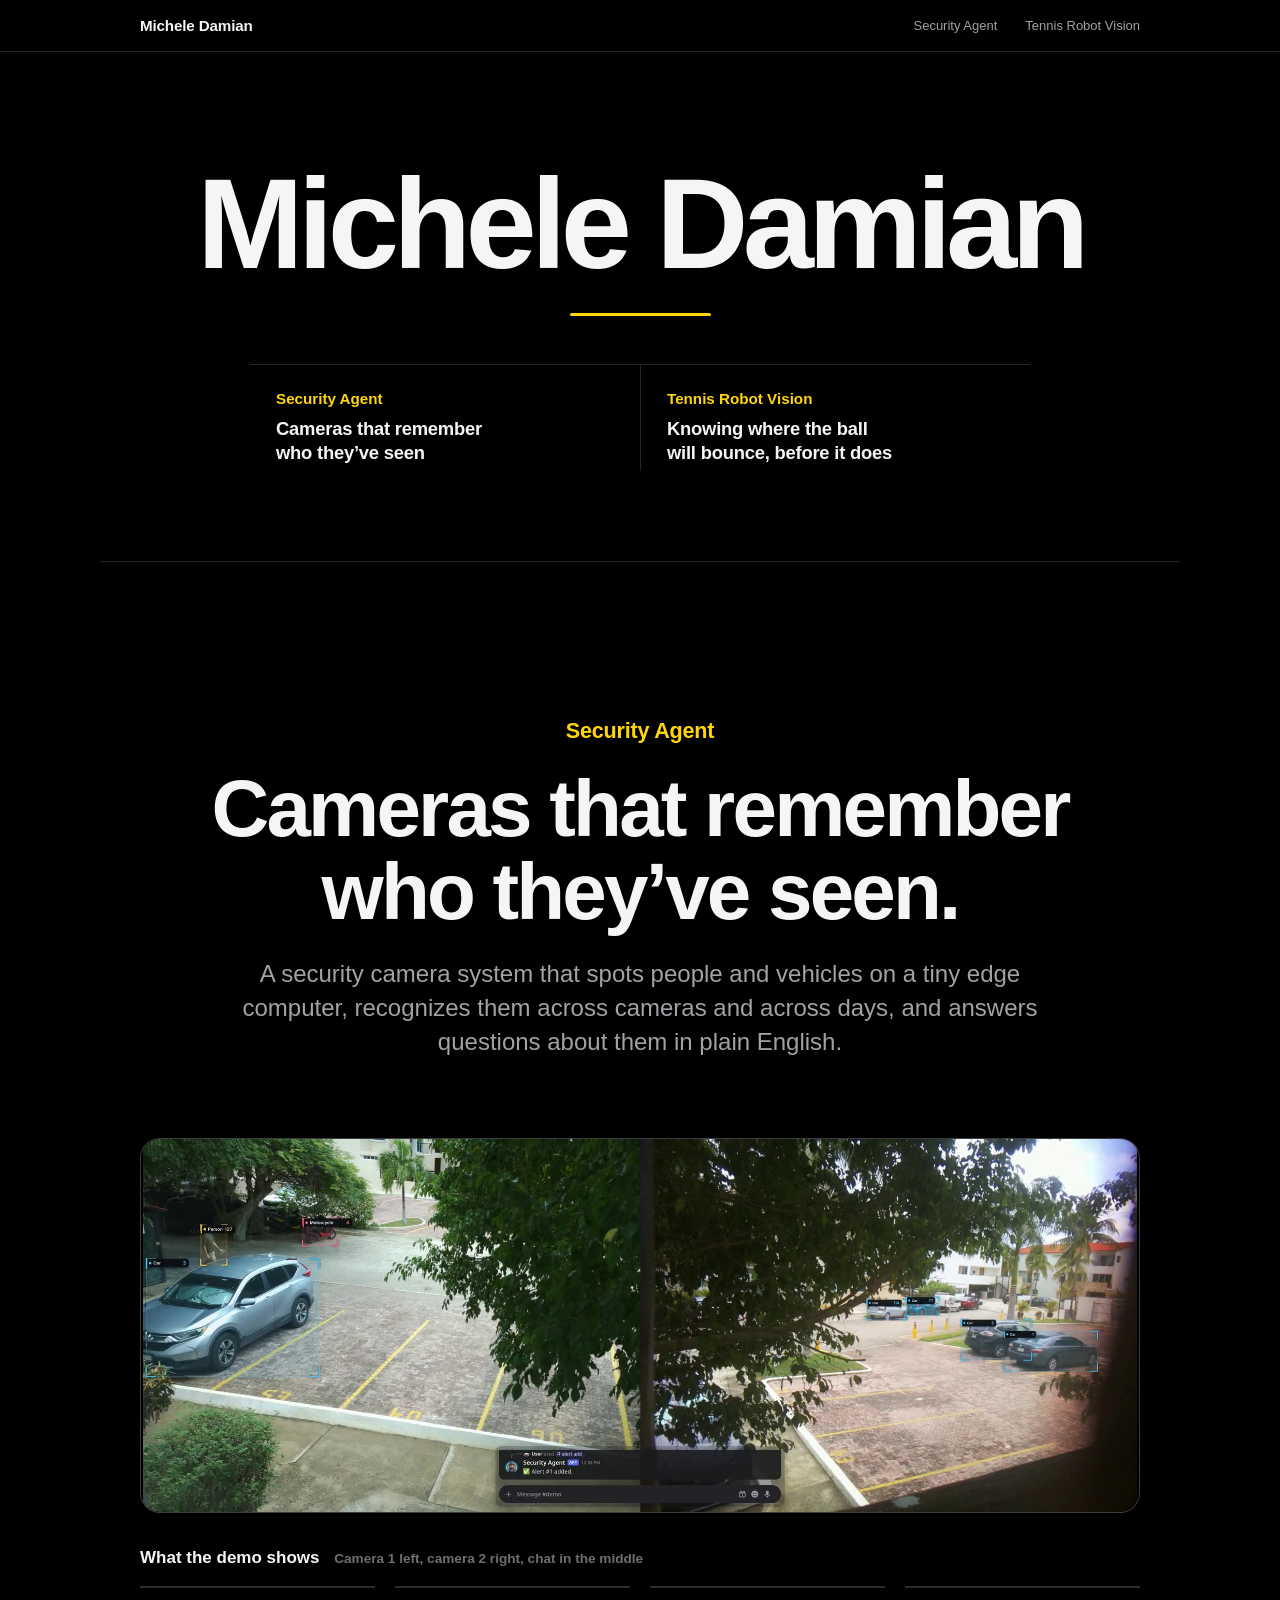
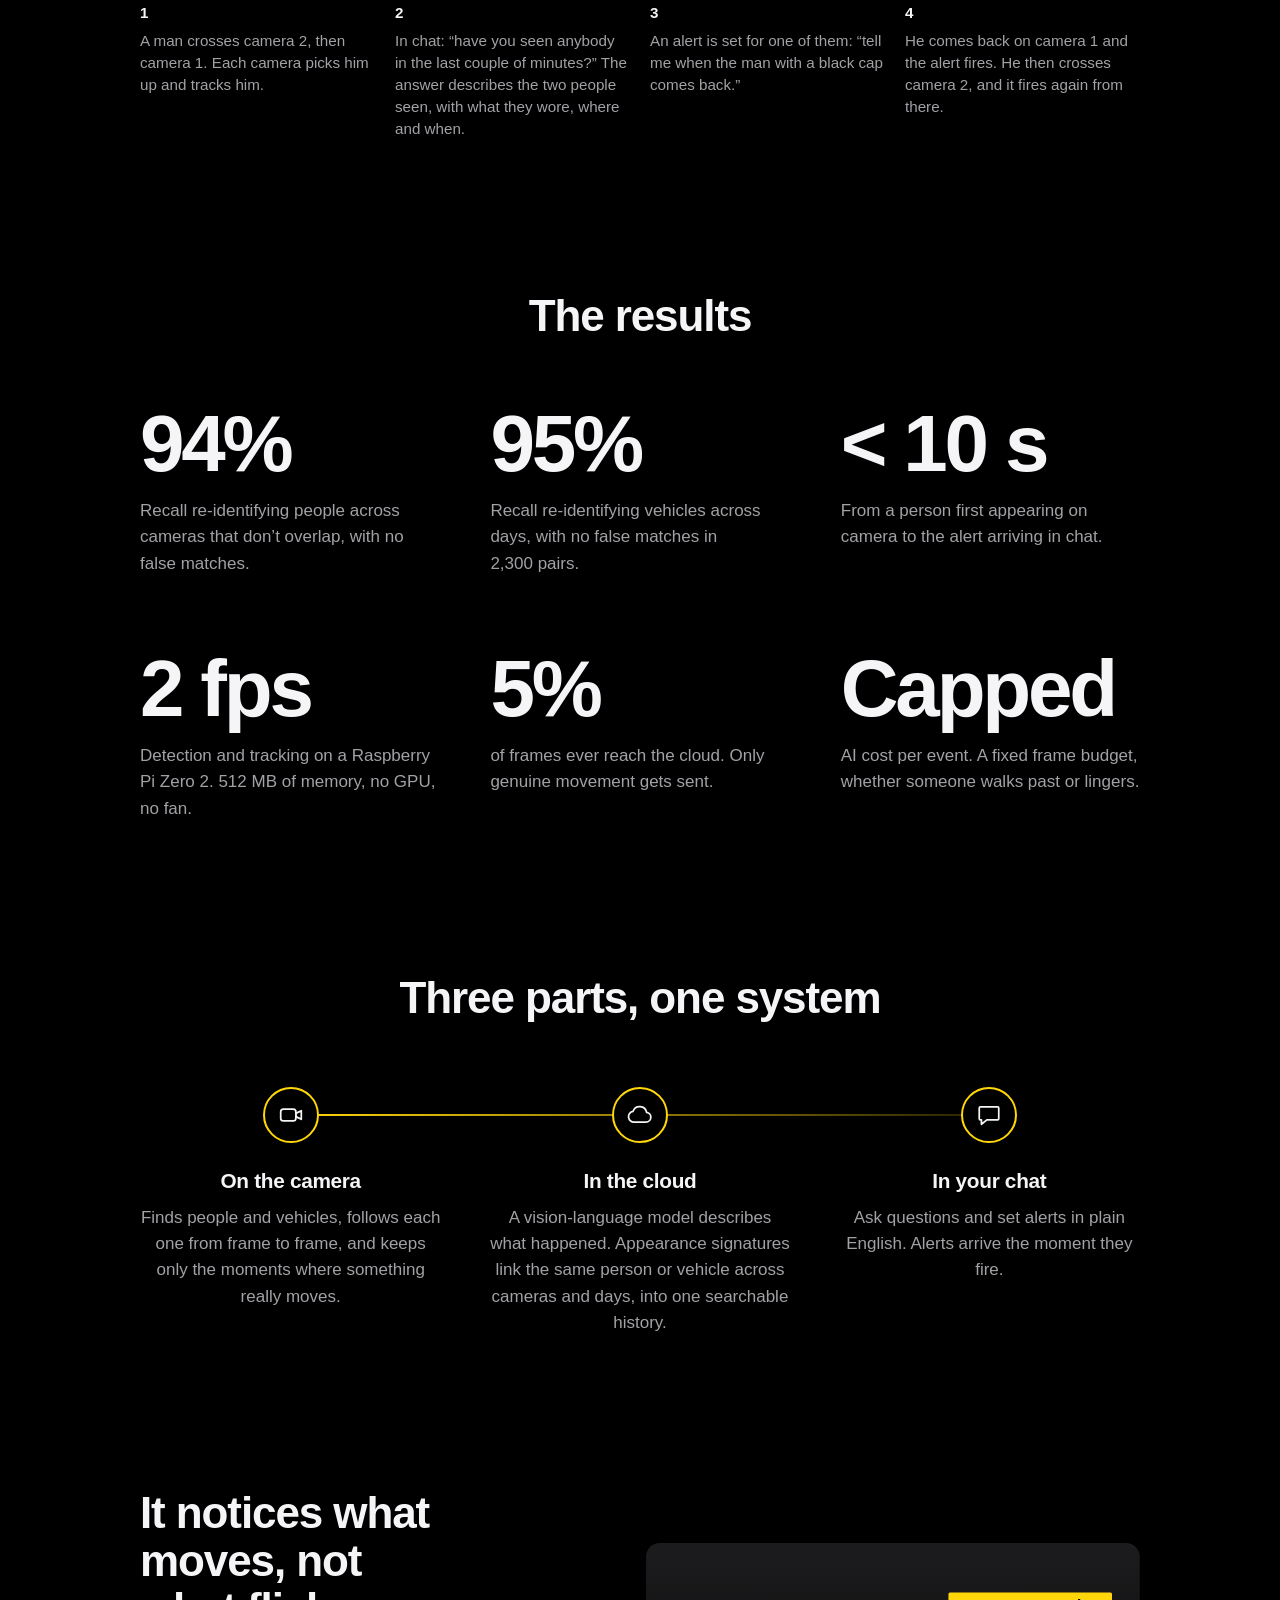
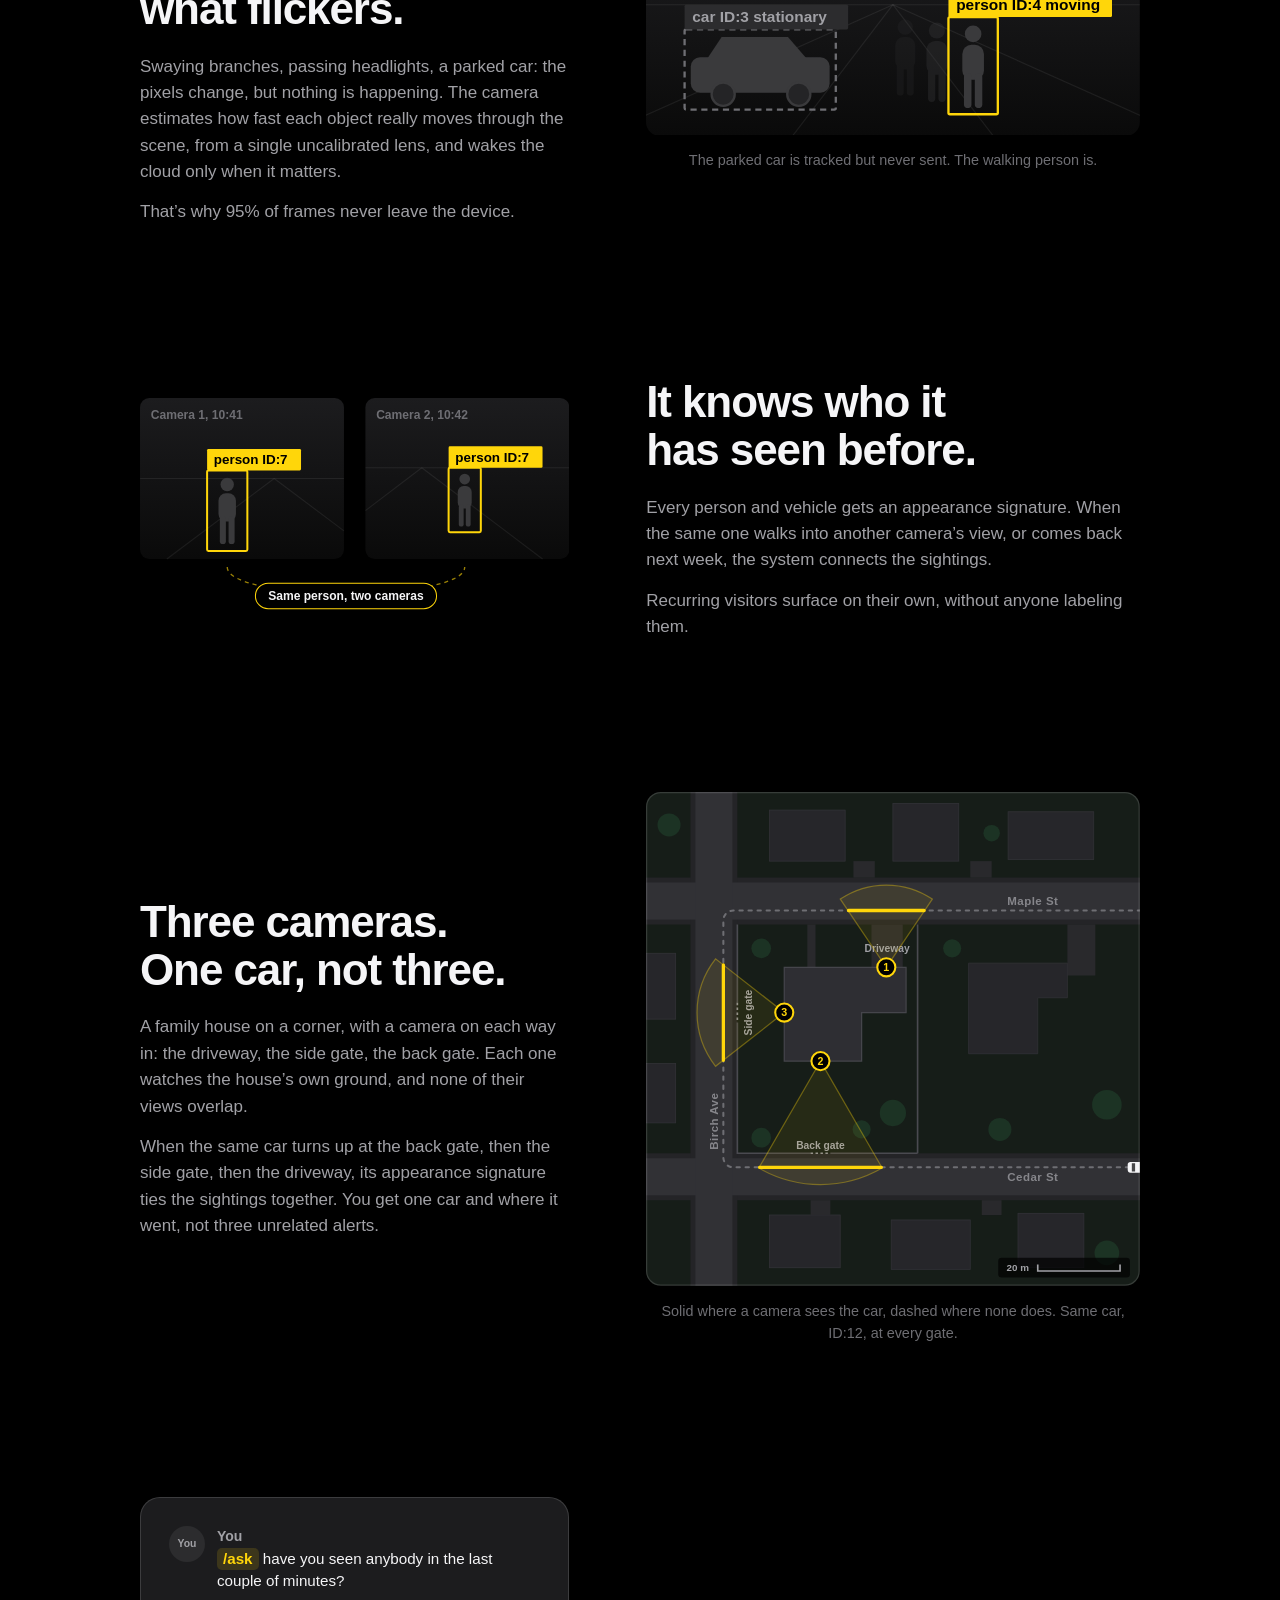
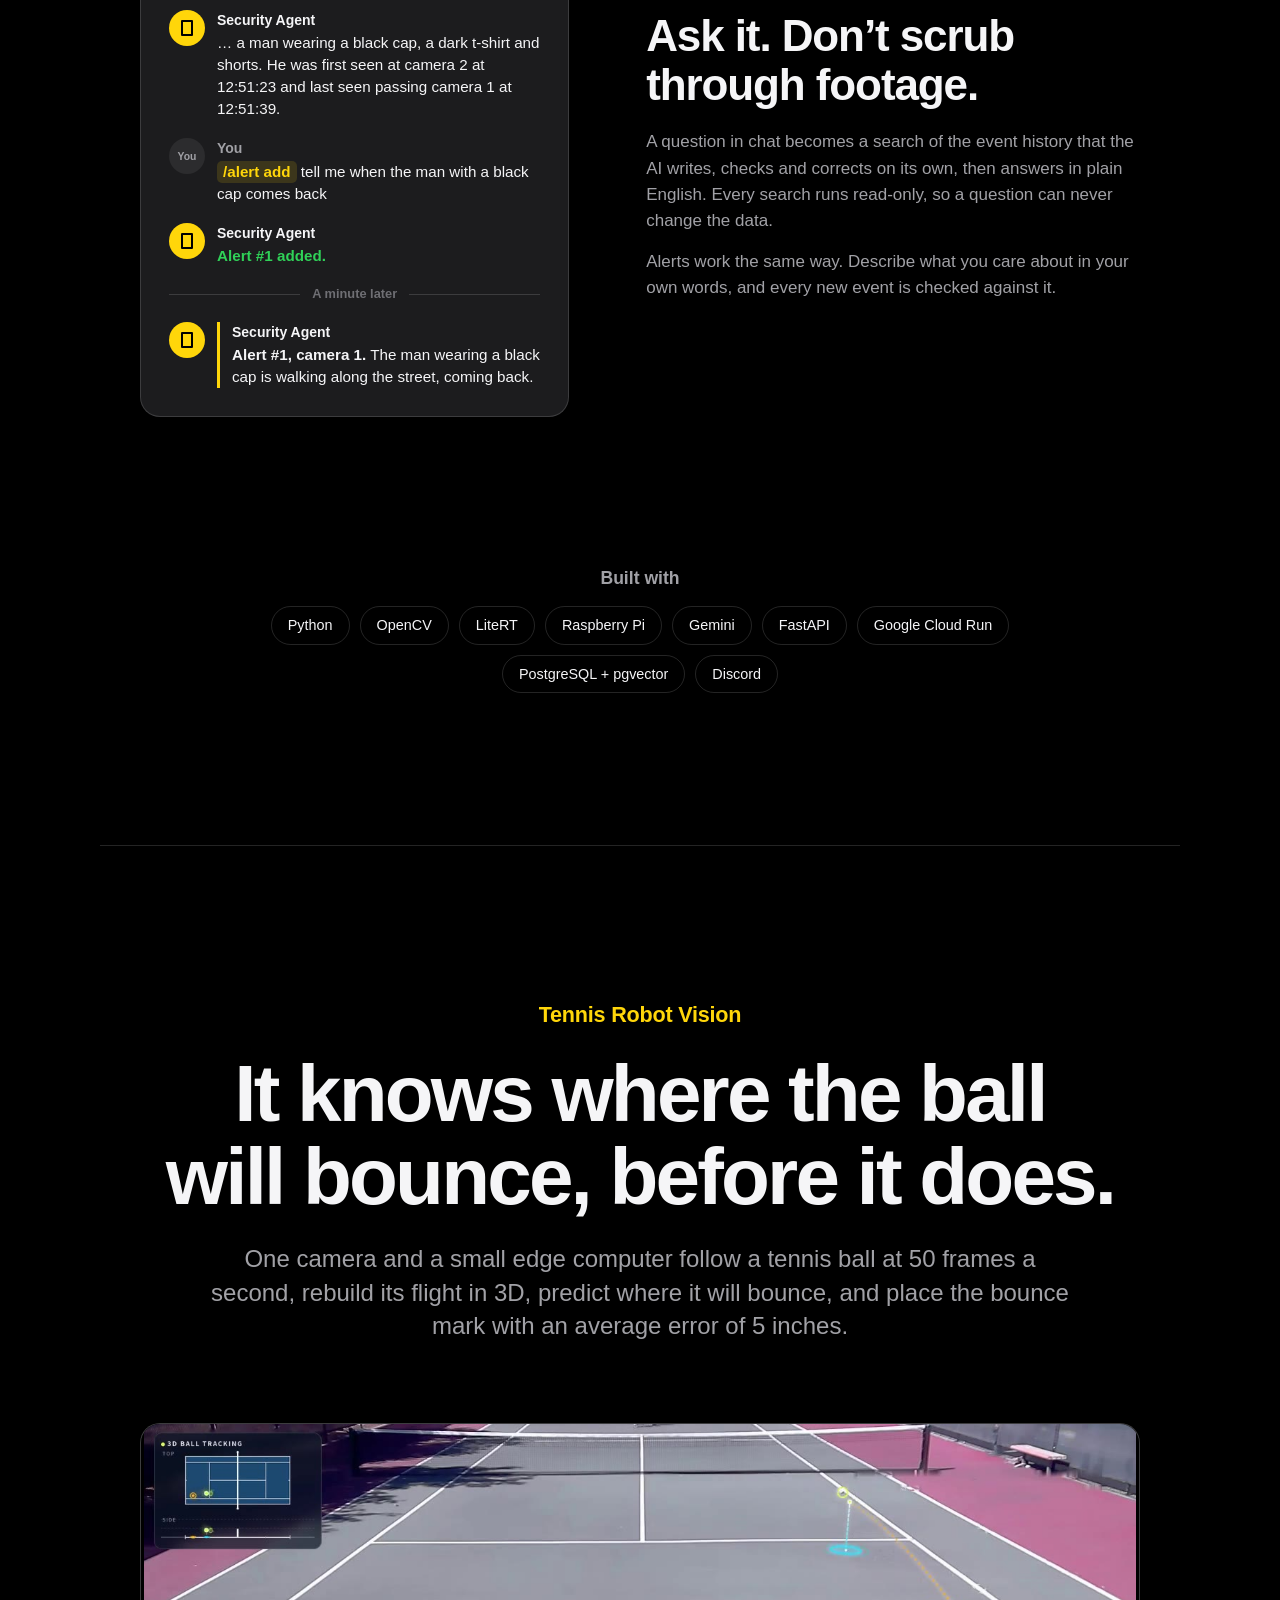
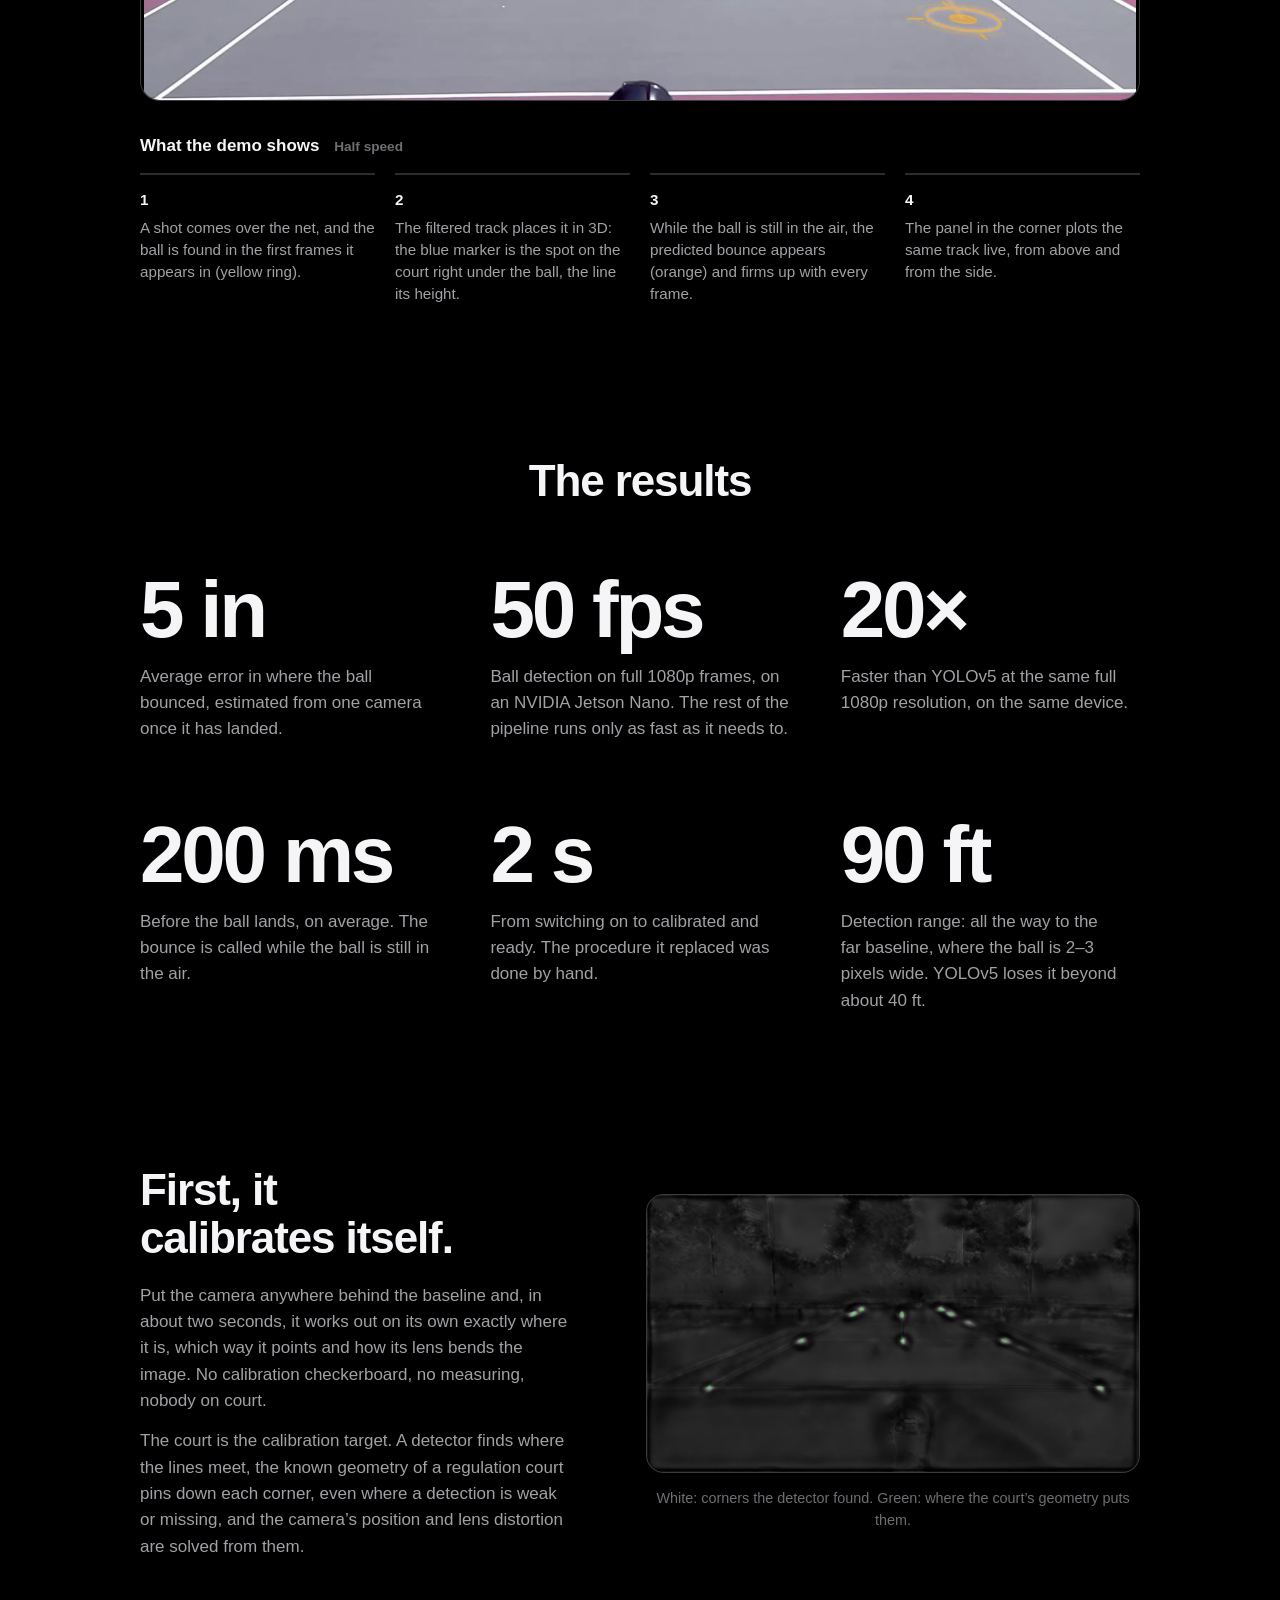
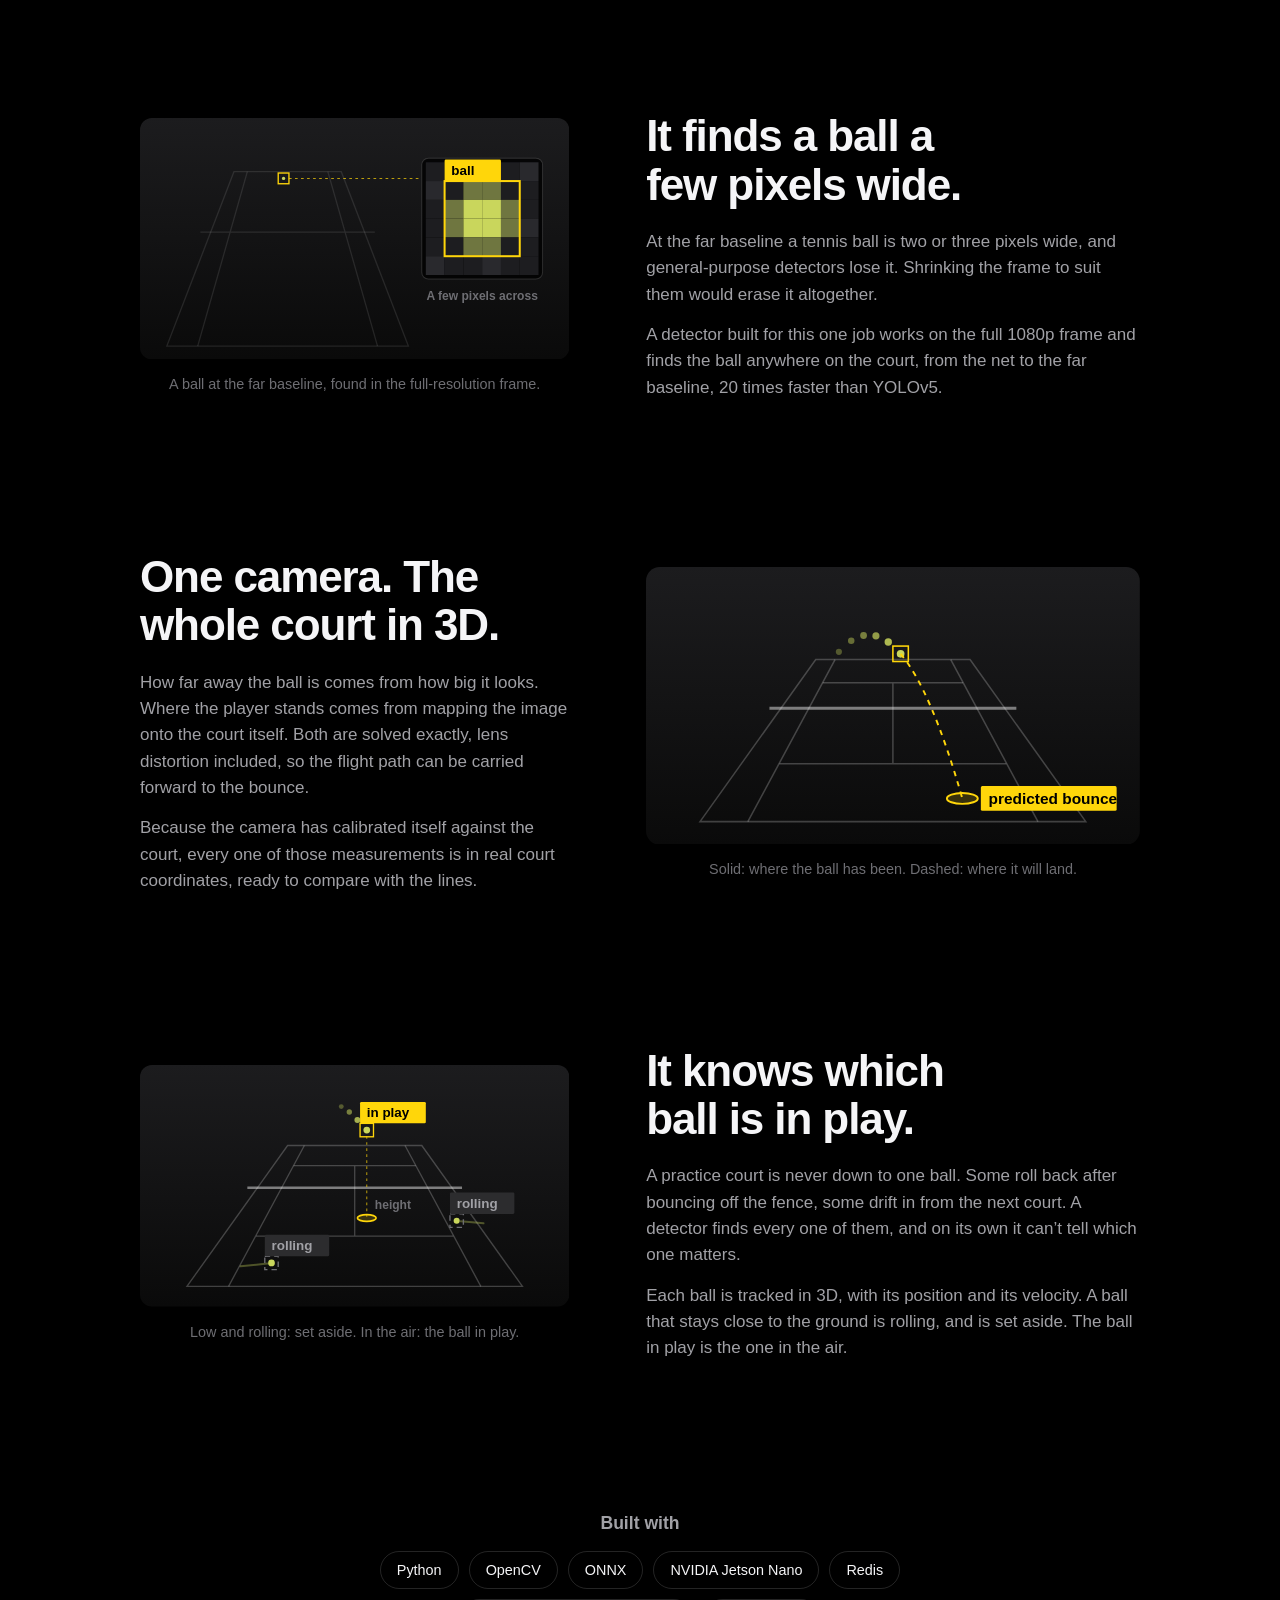
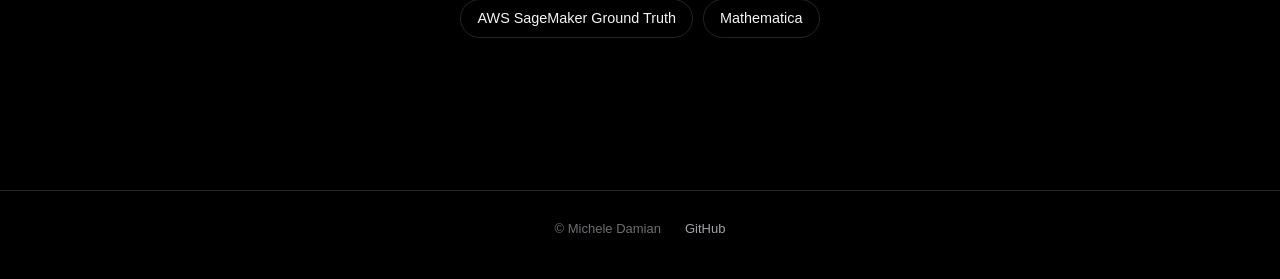
==== index.html @ 87a61503 "Tennis: ball-in-play section, detector-only "few pixels" section, wording - New "It knows which ball" ====
<!doctype html>
<html lang="en">
<head>
  <meta charset="utf-8">
  <meta name="viewport" content="width=device-width, initial-scale=1">

  <title>Michele Damian</title>
  <meta name="description" content="Computer vision and machine learning projects: a camera system that recognizes people and vehicles across cameras, and a single-camera tracker that calls a tennis ball’s bounce before it lands.">

  <link rel="canonical" href="https://micheledamian.com/">
  <meta property="og:type" content="website">
  <meta property="og:site_name" content="Michele Damian">
  <meta property="og:title" content="Michele Damian">
  <meta property="og:description" content="Edge perception, cross-camera re-identification and AI reasoning systems. Selected work, with results.">
  <meta property="og:url" content="https://micheledamian.com/">
  <meta property="og:image" content="https://micheledamian.com/assets/img/og-image.png">
  <meta property="og:image:width" content="1200">
  <meta property="og:image:height" content="630">
  <meta name="twitter:card" content="summary_large_image">

  <meta name="theme-color" content="#000000">
  <meta name="color-scheme" content="dark">
  <link rel="icon" href="assets/img/favicon.svg" type="image/svg+xml">
  <link rel="stylesheet" href="assets/css/style.css">

  <!-- Umami analytics (cookieless). The website ID is public by design: every visitor
       downloads it with the page, like all analytics IDs. It is not a password.
       data-domains keeps local previews out of your stats. -->
  <script defer src="https://cloud.umami.is/script.js"
          data-website-id="90d5bbe8-dd16-4f67-9119-a26eb53c9093"
          data-domains="micheledamian.com,www.micheledamian.com"></script>
  <script defer src="assets/js/main.js"></script>
</head>

<body>
  <a class="skip" href="#main">Skip to content</a>

  <header class="nav">
    <div class="nav__inner">
      <a class="nav__name" href="#top">Michele Damian</a>
      <!-- Adding a project: add a link here and an entry in .index below -->
      <nav aria-label="Projects">
        <ul class="nav__links">
          <li><a href="#security-agent">Security Agent</a></li>
          <li><a href="#tennis-robot">Tennis Robot<span class="nav__more"> Vision</span></a></li>
        </ul>
      </nav>
    </div>
  </header>

  <!-- Project rail: filled in by main.js from every <article class="project"> (wide screens only) -->
  <nav class="rail" aria-label="Where you are on the page"><ol></ol></nav>

  <main id="main">

    <!-- ============================================================ -->
    <!-- Hero                                                          -->
    <!-- ============================================================ -->
    <section class="hero" id="top">
      <h1 class="hero__name">Michele Damian</h1>

      <ul class="index">
        <li>
          <a href="#security-agent">
            <span class="index__name">Security Agent</span>
            <span class="index__title">Cameras that remember who they’ve seen</span>
          </a>
        </li>
        <li>
          <a href="#tennis-robot">
            <span class="index__name">Tennis Robot Vision</span>
            <span class="index__title">Knowing where the ball will bounce, before it does</span>
          </a>
        </li>
      </ul>
    </section>

    <div id="work">

      <!-- ============================================================ -->
      <!-- Project: Security Agent                                      -->
      <!-- Resume link: https://micheledamian.com/security-agent (security-agent/index.html) -->
      <!-- ============================================================ -->
      <article class="project" id="security-agent" data-short="Security Agent" aria-labelledby="sa-title">

        <header class="section-head">
          <p class="project__name">Security Agent</p>
          <h2 id="sa-title">Cameras that remember who they’ve seen.</h2>
          <p class="lede">
            A security camera system that spots people and vehicles on a tiny edge computer,
            recognizes them across cameras and across days, and answers questions about them
            in plain English.
          </p>
        </header>

        <!-- Demo film: 1920x720 (8:3), 30 fps, H.264, about 1 minute, no audio, looping. Camera 1 on
             the left, camera 2 on the right, the chat in the middle. main.js pauses it off screen,
             and with reduced motion shows the still frame with controls instead of autoplaying. -->
        <figure class="film">
          <div class="film__frame film__frame--sa">
            <video autoplay loop muted playsinline preload="auto" data-loop
                   poster="assets/img/security-agent-poster.jpg"
                   aria-label="Demo: two cameras side by side with the chat between them. People are tracked across both cameras, a question in chat is answered, an alert is set, and it fires when the person comes back">
              <source src="assets/video/security-agent-demo.mp4" type="video/mp4">
            </video>
          </div>

          <figcaption class="film__caption">
            <p class="film__title">What the demo shows <span class="film__note">Camera&nbsp;1 left, camera&nbsp;2 right, chat in the middle</span></p>
            <ol class="chapters">
              <li>A man crosses camera&nbsp;2, then camera&nbsp;1. Each camera picks him up and tracks him.</li>
              <li>In chat: “have you seen anybody in the last couple of minutes?” The answer describes the two people seen, with what they wore, where and when.</li>
              <li>An alert is set for one of them: “tell me when the man with a black cap comes back.”</li>
              <li>He comes back on camera&nbsp;1 and the alert fires. He then crosses camera&nbsp;2, and it fires again from there.</li>
            </ol>
          </figcaption>
        </figure>

        <!-- Results -->
        <section class="results" aria-labelledby="sa-results">
          <h3 id="sa-results" class="block-title">The results</h3>
          <ul class="stats">
            <li class="stat">
              <p class="stat__value">94%</p>
              <p class="stat__text">Recall re-identifying people across cameras that don’t overlap, with no false matches.</p>
            </li>
            <li class="stat">
              <p class="stat__value">95%</p>
              <p class="stat__text">Recall re-identifying vehicles across days, with no false matches in 2,300 pairs.</p>
            </li>
            <li class="stat">
              <p class="stat__value">&lt;&nbsp;10&nbsp;s</p>
              <p class="stat__text">From a person first appearing on camera to the alert arriving in chat.</p>
            </li>
            <li class="stat">
              <p class="stat__value">2&nbsp;fps</p>
              <p class="stat__text">Detection and tracking on a Raspberry Pi Zero&nbsp;2. 512&nbsp;MB of memory, no GPU, no fan.</p>
            </li>
            <li class="stat">
              <p class="stat__value">5%</p>
              <p class="stat__text">of frames ever reach the cloud. Only genuine movement gets sent.</p>
            </li>
            <li class="stat">
              <!-- Placeholder until a better sixth metric is chosen (see the PR discussion) -->
              <p class="stat__value">Capped</p>
              <p class="stat__text">AI cost per event. A fixed frame budget, whether someone walks past or lingers.</p>
            </li>
          </ul>
        </section>

        <!-- How it works -->
        <section class="flow" aria-labelledby="sa-flow">
          <h3 id="sa-flow" class="block-title">Three parts, one system</h3>
          <ol class="flow__steps">
            <li class="flow__step">
              <span class="flow__icon" aria-hidden="true">
                <svg viewBox="0 0 24 24"><rect x="2.5" y="6.5" width="14" height="11" rx="2.5"/><path d="M16.5 10.5l5-2.5v8l-5-2.5z"/></svg>
              </span>
              <h4>On the camera</h4>
              <p>Finds people and vehicles, follows each one from frame to frame, and keeps only the moments where something really moves.</p>
            </li>
            <li class="flow__step">
              <span class="flow__icon" aria-hidden="true">
                <svg viewBox="0 0 24 24"><path d="M7 18.5h10.5a4.5 4.5 0 0 0 .6-8.96A6.5 6.5 0 0 0 5.6 8.6 5 5 0 0 0 7 18.5z"/></svg>
              </span>
              <h4>In the cloud</h4>
              <p>A vision-language model describes what happened. Appearance signatures link the same person or vehicle across cameras and days, into one searchable history.</p>
            </li>
            <li class="flow__step">
              <span class="flow__icon" aria-hidden="true">
                <svg viewBox="0 0 24 24"><path d="M4 4.5h16a1 1 0 0 1 1 1v10a1 1 0 0 1-1 1H10l-5 4v-4H4a1 1 0 0 1-1-1v-10a1 1 0 0 1 1-1z"/></svg>
              </span>
              <h4>In your chat</h4>
              <p>Ask questions and set alerts in plain English. Alerts arrive the moment they fire.</p>
            </li>
          </ol>
        </section>

        <!-- Feature: real motion -->
        <section class="feature" aria-labelledby="f-motion">
          <div class="feature__text">
            <h3 id="f-motion">It notices what moves, not what flickers.</h3>
            <p>
              Swaying branches, passing headlights, a parked car: the pixels change, but nothing is happening.
              The camera estimates how fast each object really moves through the scene, from a single
              uncalibrated lens, and wakes the cloud only when it matters.
            </p>
            <p>That’s why 95% of frames never leave the device.</p>
          </div>
          <figure class="feature__visual">
            <svg class="scene" viewBox="0 110 640 250" role="img" aria-labelledby="motion-desc">
              <title id="motion-desc">A parked car marked as stationary and ignored, next to a walking person marked as moving</title>
              <defs>
                <linearGradient id="sky" x1="0" y1="0" x2="0" y2="1">
                  <stop offset="0" stop-color="#1c1c1e"/>
                  <stop offset="1" stop-color="#0a0a0a"/>
                </linearGradient>
                <symbol id="walker" viewBox="0 0 40 100">
                  <circle cx="20" cy="11" r="10"/>
                  <rect x="7" y="24" width="26" height="42" rx="11"/>
                  <rect x="9" y="58" width="9" height="42" rx="4.5"/>
                  <rect x="22" y="58" width="9" height="42" rx="4.5"/>
                </symbol>
              </defs>
              <rect x="0" y="110" width="640" height="250" rx="18" fill="url(#sky)"/>
              <g class="scene__ground">
                <line x1="0" y1="190" x2="640" y2="190"/>
                <line x1="320" y1="190" x2="-60" y2="360"/>
                <line x1="320" y1="190" x2="700" y2="360"/>
                <line x1="320" y1="190" x2="190" y2="360"/>
                <line x1="320" y1="190" x2="450" y2="360"/>
              </g>

              <!-- Parked car: tracked, stationary, ignored -->
              <g class="scene__obj">
                <path d="M78 262 l20-30 h86 l26 30z"/>
                <rect x="58" y="258" width="180" height="46" rx="12"/>
                <circle cx="100" cy="306" r="15" class="scene__wheel"/>
                <circle cx="198" cy="306" r="15" class="scene__wheel"/>
              </g>
              <rect class="box box--idle" x="50" y="222" width="196" height="104" rx="2"/>
              <g class="tag tag--idle" transform="translate(50 190)">
                <rect width="212" height="32" rx="2"/>
                <text x="10" y="23">car ID:3 stationary</text>
              </g>

              <!-- Walking person: trail, then current box -->
              <use href="#walker" x="316" y="208" width="40" height="100" class="scene__ghost" opacity=".18"/>
              <use href="#walker" x="356" y="212" width="42" height="104" class="scene__ghost" opacity=".35"/>
              <use href="#walker" x="402" y="216" width="44" height="108" class="scene__obj"/>
              <rect class="box box--live" x="392" y="206" width="64" height="126" rx="2"/>
              <g class="tag tag--live" transform="translate(392 174)">
                <rect width="212" height="32" rx="2"/>
                <text x="10" y="23">person ID:4 moving</text>
              </g>
            </svg>
            <figcaption>The parked car is tracked but never sent. The walking person is.</figcaption>
          </figure>
        </section>

        <!-- Feature: re-identification -->
        <section class="feature feature--flip" aria-labelledby="f-reid">
          <div class="feature__text">
            <h3 id="f-reid">It knows who it has seen before.</h3>
            <p>
              Every person and vehicle gets an appearance signature. When the same one walks into another
              camera’s view, or comes back next week, the system connects the sightings.
            </p>
            <p>Recurring visitors surface on their own, without anyone labeling them.</p>
          </div>
          <figure class="feature__visual">
            <svg class="scene" viewBox="0 0 640 330" role="img" aria-labelledby="reid-desc">
              <title id="reid-desc">The same person seen by camera 1 and then camera 2, keeping the same identity</title>
              <defs>
                <linearGradient id="sky2" x1="0" y1="0" x2="0" y2="1">
                  <stop offset="0" stop-color="#1c1c1e"/>
                  <stop offset="1" stop-color="#0a0a0a"/>
                </linearGradient>
              </defs>

              <!-- Camera 1 -->
              <rect x="0" y="0" width="304" height="240" rx="14" fill="url(#sky2)"/>
              <g class="scene__ground">
                <line x1="0" y1="120" x2="304" y2="120"/>
                <line x1="200" y1="120" x2="40" y2="240"/>
                <line x1="200" y1="120" x2="304" y2="198"/>
              </g>
              <text class="scene__label" x="16" y="32">Camera 1, 10:41</text>
              <use href="#walker" x="110" y="118" width="40" height="100" class="scene__obj"/>
              <rect class="box box--live" x="100" y="108" width="60" height="120" rx="2"/>
              <g class="tag tag--live" transform="translate(100 76)">
                <rect width="140" height="32" rx="2"/>
                <text x="10" y="23">person ID:7</text>
              </g>

              <!-- Camera 2 -->
              <rect x="336" y="0" width="304" height="240" rx="14" fill="url(#sky2)"/>
              <g class="scene__ground">
                <line x1="336" y1="104" x2="640" y2="104"/>
                <line x1="420" y1="104" x2="336" y2="168"/>
                <line x1="420" y1="104" x2="600" y2="240"/>
              </g>
              <text class="scene__label" x="352" y="32">Camera 2, 10:42</text>
              <use href="#walker" x="468" y="112" width="32" height="80" class="scene__obj"/>
              <rect class="box box--live" x="460" y="104" width="48" height="96" rx="2"/>
              <g class="tag tag--live" transform="translate(460 72)">
                <rect width="140" height="32" rx="2"/>
                <text x="10" y="23">person ID:7</text>
              </g>

              <!-- Link -->
              <path class="scene__link" d="M130 252 C130 304, 484 304, 484 252"/>
              <g class="pill" transform="translate(172 276)">
                <rect width="270" height="38" rx="19"/>
                <text x="135" y="25" text-anchor="middle">Same person, two cameras</text>
              </g>
            </svg>
          </figure>
        </section>

        <!-- Feature: one vehicle across cameras that don't overlap -->
        <section class="feature" aria-labelledby="f-map">
          <div class="feature__text">
            <h3 id="f-map">Three cameras. One car, not three.</h3>
            <p>
              A family house on a corner, with a camera on each way in: the driveway, the side gate,
              the back gate. Each one watches the house’s own ground, and none of their views overlap.
            </p>
            <p>
              When the same car turns up at the back gate, then the side gate, then the driveway,
              its appearance signature ties the sightings together. You get one car and where it went,
              not three unrelated alerts.
            </p>
          </div>
          <figure class="feature__visual">
            <svg class="scene map is-seen" viewBox="0 0 600 600" role="img" aria-labelledby="map-desc">
              <title id="map-desc">Map of a corner house bordered by three streets, with a neighbour's house on the fourth side. Three numbered cameras on the house watch the driveway, the side gate and the back gate; their views don't overlap and stop at the street. A car drives past the back gate, the side gate and the driveway, and each camera picks it up in turn as car ID 12.</title>
              <defs><clipPath id="map-clip"><rect width="600" height="600" rx="18"/></clipPath></defs>
              <g clip-path="url(#map-clip)">
                <rect class="map__lawn" width="600" height="600"/>
                <!-- streets and pavements -->
                <g class="map__walk"><rect x="0" y="104" width="600" height="57"/><rect x="0" y="439" width="600" height="57"/><rect x="54" y="0" width="57" height="600"/></g>
                <g class="map__road"><rect x="0" y="110" width="600" height="45"/><rect x="0" y="445" width="600" height="45"/><rect x="60" y="0" width="45" height="600"/></g>
                <!-- houses across the street -->
                <g class="map__house">
                  <rect x="150" y="22" width="92" height="62"/><rect x="300" y="14" width="80" height="70"/><rect x="440" y="24" width="104" height="58"/>
                  <rect x="0" y="196" width="36" height="80"/><rect x="0" y="330" width="36" height="72"/>
                  <rect x="150" y="514" width="86" height="64"/><rect x="298" y="520" width="96" height="60"/><rect x="452" y="512" width="80" height="66"/>
                </g>
                <g class="map__drive"><rect x="252" y="84" width="26" height="20"/><rect x="394" y="84" width="26" height="20"/><rect x="200" y="496" width="24" height="18"/><rect x="408" y="496" width="24" height="18"/></g>
                <!-- the neighbour -->
                <path class="map__fence" d="M330 161V439"/>
                <rect class="map__drive" x="512" y="161" width="34" height="62"/>
                <path class="map__house" d="M392 208H512V250H476V318H392Z"/>
                <!-- the family house: driveway, garage, house, fence with a side gate and a back gate -->
                <rect class="map__drive" x="274" y="161" width="38" height="52"/>
                <path class="map__drive" d="M196 161H206V213H196Z"/>
                <path class="map__fence" d="M111 161V256M111 280V439H200M224 439H330"/>
                <path class="map__gate" d="M111 256V280M200 439H224"/>
                <path class="map__house map__house--home" d="M168 213H316V268H262V327H168Z"/>
                <g class="map__tree"><circle cx="140" cy="190" r="12"/><circle cx="300" cy="390" r="16"/><circle cx="262" cy="410" r="11"/><circle cx="140" cy="420" r="12"/><circle cx="560" cy="380" r="18"/><circle cx="430" cy="410" r="14"/><circle cx="372" cy="190" r="11"/><circle cx="28" cy="40" r="14"/><circle cx="560" cy="560" r="15"/><circle cx="420" cy="50" r="10"/></g>
                <g class="map__place">
                  <text x="293" y="190">Driveway</text>
                  <text x="212" y="430">Back gate</text>
                  <text transform="translate(124 268) rotate(-90)">Side gate</text>
                </g>
                <g class="map__street">
                  <text x="470" y="132.5">Maple St</text>
                  <text x="470" y="467.5">Cedar St</text>
                  <text transform="translate(82.5 400) rotate(-90)">Birch Ave</text>
                </g>
                <!-- camera views: none overlap, and none reach past the street -->
                <path class="map__fov" d="M292 213L236.1 130.1A100 100 0 0 1 347.9 130.1Z" data-cam="1" data-x="292" data-y="213" data-dir="-90" data-half="34" data-range="100"/>
                <path class="map__fov is-active" d="M212 327L287.0 456.9A150 150 0 0 1 137.0 456.9Z" data-cam="2" data-x="212" data-y="327" data-dir="90" data-half="30" data-range="150"/>
                <path class="map__fov" d="M168 268L84.5 333.3A106 106 0 0 1 84.5 202.7Z" data-cam="3" data-x="168" data-y="268" data-dir="180" data-half="38" data-range="106"/>
                <!-- the car's route: dashed where no camera sees it, solid where one does -->
                <path class="map__route" id="map-route" d="M620 456H106A12 12 0 0 1 94 444V156A12 12 0 0 1 106 144H620"/>
                <path class="map__seen" d="M286 456L138 456M94 326L94 210M246 144L338 144"/>
                <g class="map__cam" data-cam="1" transform="translate(292 213)"><circle r="11"/><text y="4.5" text-anchor="middle">1</text></g>
                <g class="map__cam is-active" data-cam="2" transform="translate(212 327)"><circle r="11"/><text y="4.5" text-anchor="middle">2</text></g>
                <g class="map__cam" data-cam="3" transform="translate(168 268)"><circle r="11"/><text y="4.5" text-anchor="middle">3</text></g>
                <!-- the car (shown at the back gate, where camera 2 sees it; main.js drives it round the house) -->
                <g class="map__car" transform="translate(212 456)">
                  <g class="map__car-body" transform="rotate(180)">
                    <rect x="-12.5" y="-6.5" width="25" height="13" rx="3.5"/>
                    <path class="map__car-glass" d="M3.5 -5h4v10h-4zM-10 -4.5h3v9h-3z"/>
                  </g>
                  <rect class="box box--live map__spot" x="-17" y="-17" width="34" height="34"/>
                </g>
                <g class="tag tag--live map__spot map__tag" transform="translate(195 415)">
                  <rect width="92" height="24" rx="2"/>
                  <text x="8" y="17">car ID:12</text>
                </g>
                <g class="map__scale" transform="translate(428 566)">
                  <rect width="160" height="24" rx="4"/>
                  <text x="10" y="16.5">20 m</text>
                  <path d="M48 8v8h100V8"/>
                </g>
              </g>
              <rect class="map__edge" x="0.75" y="0.75" width="598.5" height="598.5" rx="17.25"/>
            </svg>
            <figcaption>Solid where a camera sees the car, dashed where none does. Same car, ID:12, at every gate.</figcaption>
          </figure>
        </section>

        <!-- Feature: chat -->
        <section class="feature feature--flip" aria-labelledby="f-chat">
          <div class="feature__text">
            <h3 id="f-chat">Ask it. Don’t scrub through footage.</h3>
            <p>
              A question in chat becomes a search of the event history that the AI writes, checks and
              corrects on its own, then answers in plain English. Every search runs read-only, so a question
              can never change the data.
            </p>
            <p>
              Alerts work the same way. Describe what you care about in your own words, and every new
              event is checked against it.
            </p>
          </div>
          <figure class="feature__visual">
            <!-- The demo film's conversation, condensed (the full version is in the film) -->
            <div class="chat" role="img" aria-label="Example chat: asking who the cameras saw, setting an alert, and receiving it">
              <div class="msg msg--you">
                <span class="avatar avatar--you" aria-hidden="true">You</span>
                <div>
                  <p class="msg__who">You</p>
                  <p><span class="cmd">/ask</span> have you seen anybody in the last couple of minutes?</p>
                </div>
              </div>
              <div class="msg">
                <span class="avatar avatar--bot" aria-hidden="true"></span>
                <div>
                  <p class="msg__who">Security Agent</p>
                  <p>… a man wearing a black cap, a dark t-shirt and shorts. He was first seen at camera&nbsp;2 at 12:51:23 and last seen passing camera&nbsp;1 at 12:51:39.</p>
                </div>
              </div>
              <div class="msg msg--you">
                <span class="avatar avatar--you" aria-hidden="true">You</span>
                <div>
                  <p class="msg__who">You</p>
                  <p><span class="cmd">/alert add</span> tell me when the man with a black cap comes back</p>
                </div>
              </div>
              <div class="msg">
                <span class="avatar avatar--bot" aria-hidden="true"></span>
                <div>
                  <p class="msg__who">Security Agent</p>
                  <p><span class="ok">Alert #1 added.</span></p>
                </div>
              </div>
              <p class="chat__gap">A minute later</p>
              <div class="msg msg--alert">
                <span class="avatar avatar--bot" aria-hidden="true"></span>
                <div>
                  <p class="msg__who">Security Agent</p>
                  <p><strong>Alert #1, camera&nbsp;1.</strong> The man wearing a black cap is walking along the street, coming back.</p>
                </div>
              </div>
            </div>
          </figure>
        </section>

        <!-- Stack -->
        <section class="stack" aria-labelledby="sa-stack">
          <h3 id="sa-stack" class="block-title block-title--small">Built with</h3>
          <ul class="chips">
            <li>Python</li>
            <li>OpenCV</li>
            <li>LiteRT</li>
            <li>Raspberry Pi</li>
            <li>Gemini</li>
            <li>FastAPI</li>
            <li>Google Cloud Run</li>
            <li>PostgreSQL + pgvector</li>
            <li>Discord</li>
          </ul>
        </section>

      </article>

      <!-- ============================================================ -->
      <!-- Project: Tennis Robot Vision                                 -->
      <!-- Resume link: https://micheledamian.com/tennis-robot (tennis-robot/index.html)     -->
      <!-- ============================================================ -->
      <article class="project" id="tennis-robot" data-short="Tennis Robot Vision" aria-labelledby="tr-title">

        <header class="section-head">
          <p class="project__name">Tennis Robot Vision</p>
          <h2 id="tr-title">It knows where the ball will bounce, before it does.</h2>
          <p class="lede">
            One camera and a small edge computer follow a tennis ball at 50 frames a second,
            rebuild its flight in 3D, predict where it will bounce, and place the bounce mark with
            an average error of 5 inches.
          </p>
        </header>

        <!-- Demo film: 1396x388, 15 fps (half the original frame rate, so the ball is easier to
             follow), about 5 seconds, looping. main.js pauses it off screen, and with reduced
             motion shows the still frame with controls instead of autoplaying. -->
        <figure class="film">
          <div class="film__frame film__frame--wide">
            <video autoplay loop muted playsinline preload="auto" data-loop
                   poster="assets/img/tennis-robot-poster.jpg"
                   aria-label="Demo: one camera tracks a tennis ball on the near half of the court, predicts where it will bounce, and plots it on top and side views of the court">
              <source src="assets/video/tennis-robot-demo.mp4" type="video/mp4">
            </video>
          </div>

          <figcaption class="film__caption">
            <p class="film__title">What the demo shows <span class="film__note">Half speed</span></p>
            <ol class="chapters">
              <li>A shot comes over the net, and the ball is found in the first frames it appears in (yellow ring).</li>
              <li>The filtered track places it in 3D: the blue marker is the spot on the court right under the ball, the line its height.</li>
              <li>While the ball is still in the air, the predicted bounce appears (orange) and firms up with every frame.</li>
              <li>The panel in the corner plots the same track live, from above and from the side.</li>
            </ol>
          </figcaption>
        </figure>

        <!-- Results -->
        <section class="results" aria-labelledby="tr-results">
          <h3 id="tr-results" class="block-title">The results</h3>
          <ul class="stats">
            <li class="stat">
              <p class="stat__value">5&nbsp;in</p>
              <p class="stat__text">Average error in where the ball bounced, estimated from one camera once it has landed.</p>
            </li>
            <li class="stat">
              <p class="stat__value">50&nbsp;fps</p>
              <p class="stat__text">Ball detection on full 1080p frames, on an NVIDIA Jetson Nano. The rest of the pipeline runs only as fast as it needs to.</p>
            </li>
            <li class="stat">
              <!-- Estimate, not a benchmark: YOLOv5s at the full 1920x1088 input (it can't be downscaled
                   without losing the ball) runs at roughly 2-3 fps on a Jetson Nano with TensorRT FP16,
                   against 50 fps here. -->
              <p class="stat__value">20×</p>
              <p class="stat__text">Faster than YOLOv5 at the same full 1080p resolution, on the same device.</p>
            </li>
            <li class="stat">
              <p class="stat__value">200&nbsp;ms</p>
              <p class="stat__text">Before the ball lands, on average. The bounce is called while the ball is still in the air.</p>
            </li>
            <li class="stat">
              <p class="stat__value">2&nbsp;s</p>
              <p class="stat__text">From switching on to calibrated and ready. The procedure it replaced was done by hand.</p>
            </li>
            <li class="stat">
              <!-- The ball is ~225 px / distance-in-ft wide at 1080p (2-3 px at 90 ft). YOLOv5 needs about
                   5-6 px (4x stem downsampling, stride-8 smallest head), i.e. within ~40 ft at full
                   resolution, and ~12-15 ft if downscaled to 640 px. -->
              <p class="stat__value">90&nbsp;ft</p>
              <p class="stat__text">Detection range: all the way to the far baseline, where the ball is 2–3 pixels wide. YOLOv5 loses it beyond about 40&nbsp;ft.</p>
            </li>
          </ul>
        </section>

        <!-- Feature: court keypoints, the basis of the self-calibration -->
        <section class="feature" aria-labelledby="f-court">
          <div class="feature__text">
            <h3 id="f-court">First, it calibrates itself.</h3>
            <p>
              Put the camera anywhere behind the baseline and, in about two seconds, it works out on its
              own exactly where it is, which way it points and how its lens bends the image. No
              calibration checkerboard, no measuring, nobody on court.
            </p>
            <p>
              The court is the calibration target. A detector finds where the lines meet, the known
              geometry of a regulation court pins down each corner, even where a detection is weak or
              missing, and the camera’s position and lens distortion are solved from them.
            </p>
          </div>
          <figure class="feature__visual">
            <img class="shot" src="assets/img/tennis-court-keypoints.jpg" width="1280" height="720" loading="lazy"
                 alt="Feature map from the court detector: bright spots where the court lines meet, each with a green dot where the fitted court geometry places that corner">
            <figcaption>White: corners the detector found. Green: where the court’s geometry puts them.</figcaption>
          </figure>
        </section>

        <!-- Feature: tiny object -->
        <section class="feature feature--flip" aria-labelledby="f-tiny">
          <div class="feature__text">
            <h3 id="f-tiny">It finds a ball a few pixels wide.</h3>
            <p>
              At the far baseline a tennis ball is two or three pixels wide, and general-purpose
              detectors lose it. Shrinking the frame to suit them would erase it altogether.
            </p>
            <p>
              A detector built for this one job works on the full 1080p frame and finds the ball
              anywhere on the court, from the net to the far baseline, 20 times faster than YOLOv5.
            </p>
          </div>
          <figure class="feature__visual">
            <svg class="scene" viewBox="0 0 640 360" role="img" aria-labelledby="tiny-desc">
              <title id="tiny-desc">A court seen from behind the near baseline; a ball close to the far baseline is detected and shown magnified, a few pixels across</title>
              <rect width="640" height="360" rx="18" fill="url(#sky)"/>
              <g class="scene__court scene__court--faint">
                <path d="M40 340 L400 340 L300 80 L140 80 Z"/>
                <path d="M86 340 L160 80 M354 340 L280 80 M90 170 L350 170"/>
              </g>
              <!-- the ball, just in front of the far baseline -->
              <circle cx="214" cy="90" r="2.5" class="scene__ball"/>
              <rect class="box box--live box--thin" x="206" y="82" width="16" height="16"/>
              <path class="scene__leader" d="M222 90 L420 90"/>
              <!-- magnifier -->
              <g transform="translate(420 60)">
                <rect width="180" height="180" rx="10" class="scene__map"/>
                <g class="px">
                  <rect x="6" y="6" width="28" height="28"/><rect x="34" y="6" width="28" height="28"/><rect x="62" y="6" width="28" height="28" class="px--1"/><rect x="90" y="6" width="28" height="28"/><rect x="118" y="6" width="28" height="28"/><rect x="146" y="6" width="28" height="28" class="px--1"/>
                  <rect x="6" y="34" width="28" height="28" class="px--1"/><rect x="34" y="34" width="28" height="28"/><rect x="62" y="34" width="28" height="28" class="px--2"/><rect x="90" y="34" width="28" height="28" class="px--2"/><rect x="118" y="34" width="28" height="28"/><rect x="146" y="34" width="28" height="28"/>
                  <rect x="6" y="62" width="28" height="28"/><rect x="34" y="62" width="28" height="28" class="px--2"/><rect x="62" y="62" width="28" height="28" class="px--3"/><rect x="90" y="62" width="28" height="28" class="px--3"/><rect x="118" y="62" width="28" height="28" class="px--2"/><rect x="146" y="62" width="28" height="28"/>
                  <rect x="6" y="90" width="28" height="28"/><rect x="34" y="90" width="28" height="28" class="px--2"/><rect x="62" y="90" width="28" height="28" class="px--3"/><rect x="90" y="90" width="28" height="28" class="px--3"/><rect x="118" y="90" width="28" height="28" class="px--2"/><rect x="146" y="90" width="28" height="28" class="px--1"/>
                  <rect x="6" y="118" width="28" height="28"/><rect x="34" y="118" width="28" height="28"/><rect x="62" y="118" width="28" height="28" class="px--2"/><rect x="90" y="118" width="28" height="28" class="px--2"/><rect x="118" y="118" width="28" height="28"/><rect x="146" y="118" width="28" height="28"/>
                  <rect x="6" y="146" width="28" height="28" class="px--1"/><rect x="34" y="146" width="28" height="28"/><rect x="62" y="146" width="28" height="28"/><rect x="90" y="146" width="28" height="28" class="px--1"/><rect x="118" y="146" width="28" height="28"/><rect x="146" y="146" width="28" height="28"/>
                </g>
                <rect class="box box--live" x="34" y="34" width="112" height="112"/>
                <g class="tag tag--live" transform="translate(34 2)">
                  <rect width="84" height="32" rx="2"/>
                  <text x="10" y="23">ball</text>
                </g>
              </g>
              <text class="scene__label" x="510" y="272" text-anchor="middle">A few pixels across</text>
            </svg>
            <figcaption>A ball at the far baseline, found in the full-resolution frame.</figcaption>
          </figure>
        </section>

        <!-- Feature: 3D from one camera -->
        <section class="feature" aria-labelledby="f-3d">
          <div class="feature__text">
            <h3 id="f-3d">One camera. The whole court in 3D.</h3>
            <p>
              How far away the ball is comes from how big it looks. Where the player stands comes from
              mapping the image onto the court itself. Both are solved exactly, lens distortion
              included, so the flight path can be carried forward to the bounce.
            </p>
            <p>
              Because the camera has calibrated itself against the court, every one of those
              measurements is in real court coordinates, ready to compare with the lines.
            </p>
          </div>
          <figure class="feature__visual">
            <svg class="scene" viewBox="0 0 640 360" role="img" aria-labelledby="arc-desc">
              <title id="arc-desc">A ball's observed flight over the court, continued as a dashed prediction to its bounce point</title>
              <rect width="640" height="360" rx="18" fill="url(#sky)"/>
              <g class="scene__court">
                <path d="M70 330 L570 330 L420 120 L220 120 Z"/>
                <path d="M132 330 L245 120 M508 330 L395 120"/>
                <path d="M229 150 L411 150 M173 255 L467 255 M320 150 L320 255"/>
              </g>
              <path class="scene__net" d="M160 183 L480 183"/>
              <!-- observed flight -->
              <circle cx="250" cy="110" r="4" class="scene__ball" opacity=".35"/>
              <circle cx="266" cy="95.7" r="4.2" class="scene__ball" opacity=".45"/>
              <circle cx="282" cy="88.8" r="4.4" class="scene__ball" opacity=".55"/>
              <circle cx="298" cy="89.3" r="4.6" class="scene__ball" opacity=".7"/>
              <circle cx="314" cy="97.2" r="4.8" class="scene__ball" opacity=".85"/>
              <circle cx="330" cy="112.5" r="5" class="scene__ball"/>
              <rect class="box box--live box--thin" x="320" y="102.5" width="20" height="20"/>
              <!-- predicted continuation -->
              <path class="scene__predict" d="M330 112.5 Q370 160 410 300"/>
              <ellipse cx="410" cy="300" rx="20" ry="7" class="scene__bounce"/>
              <g class="tag tag--live" transform="translate(434 284)">
                <rect width="176" height="32" rx="2"/>
                <text x="10" y="23">predicted bounce</text>
              </g>
            </svg>
            <figcaption>Solid: where the ball has been. Dashed: where it will land.</figcaption>
          </figure>
        </section>

        <!-- Feature: which ball is in play -->
        <section class="feature feature--flip" aria-labelledby="f-inplay">
          <div class="feature__text">
            <h3 id="f-inplay">It knows which ball is in play.</h3>
            <p>
              A practice court is never down to one ball. Some roll back after bouncing off the fence,
              some drift in from the next court. A detector finds every one of them, and on its own it
              can’t tell which one matters.
            </p>
            <p>
              Each ball is tracked in 3D, with its position and its velocity. A ball that stays close to
              the ground is rolling, and is set aside. The ball in play is the one in the air.
            </p>
          </div>
          <figure class="feature__visual">
            <svg class="scene" viewBox="0 0 640 360" role="img" aria-labelledby="inplay-desc">
              <title id="inplay-desc">Three balls on a court: one in the air, marked in play, with a line down to the court showing its height; two rolling along the ground, marked rolling</title>
              <rect width="640" height="360" rx="18" fill="url(#sky)"/>
              <g class="scene__court">
                <path d="M70 330 L570 330 L420 120 L220 120 Z"/>
                <path d="M132 330 L245 120 M508 330 L395 120"/>
                <path d="M229 150 L411 150 M173 255 L467 255 M320 150 L320 255"/>
              </g>
              <path class="scene__net" d="M160 183 L480 183"/>

              <!-- rolling balls: on the ground, with a short streak behind -->
              <path class="scene__roll" d="M150 300 L190 296"/>
              <circle cx="196" cy="295" r="5" class="scene__ball"/>
              <rect class="box box--idle box--thin" x="186" y="285" width="20" height="20"/>
              <g class="tag tag--idle" transform="translate(186 253)">
                <rect width="96" height="32" rx="2"/>
                <text x="10" y="23">rolling</text>
              </g>
              <path class="scene__roll" d="M512 236 L478 233"/>
              <circle cx="472" cy="232" r="4.5" class="scene__ball"/>
              <rect class="box box--idle box--thin" x="462" y="222" width="20" height="20"/>
              <g class="tag tag--idle" transform="translate(462 190)">
                <rect width="96" height="32" rx="2"/>
                <text x="10" y="23">rolling</text>
              </g>

              <!-- the ball in play: in the air, with its height down to the court -->
              <circle cx="300" cy="62" r="3.6" class="scene__ball" opacity=".35"/>
              <circle cx="312" cy="70" r="4" class="scene__ball" opacity=".55"/>
              <circle cx="324" cy="82" r="4.4" class="scene__ball" opacity=".8"/>
              <path class="scene__leader" d="M338 97 L338 226"/>
              <ellipse cx="338" cy="228" rx="14" ry="5" class="scene__bounce"/>
              <circle cx="338" cy="97" r="5" class="scene__ball"/>
              <rect class="box box--live box--thin" x="328" y="87" width="20" height="20"/>
              <g class="tag tag--live" transform="translate(328 55)">
                <rect width="98" height="32" rx="2"/>
                <text x="10" y="23">in play</text>
              </g>
              <text class="scene__label" x="350" y="214">height</text>
            </svg>
            <figcaption>Low and rolling: set aside. In the air: the ball in play.</figcaption>
          </figure>
        </section>

        <!-- Stack -->
        <section class="stack" aria-labelledby="tr-stack">
          <h3 id="tr-stack" class="block-title block-title--small">Built with</h3>
          <!-- TODO: add or remove tools you used on this project -->
          <ul class="chips">
            <li>Python</li>
            <li>OpenCV</li>
            <li>ONNX</li>
            <li>NVIDIA Jetson Nano</li>
            <li>Redis</li>
            <li>AWS SageMaker Ground Truth</li>
            <li>Mathematica</li>
          </ul>
        </section>

      </article>

      <!-- Next project goes here: copy an <article class="project"> block, give it a new id and
           data-short (the rail label), then add it to the nav and to .index in the hero. -->

    </div>

  </main>

  <footer class="footer">
    <p>© Michele Damian</p>
    <a href="https://github.com/MicheleDamian" data-umami-event="github-click">GitHub</a>
  </footer>
</body>
</html>
---- assets/css/style.css ----
/* ==========================================================
   Tokens
   ========================================================== */
:root {
  --black:     #000000;
  --ink:       #f5f5f7;
  --muted:     #a1a1a6;
  --dim:       #6e6e73;
  --surface:   #1c1c1e;
  --surface-2: #2c2c2e;
  --line:      rgba(255, 255, 255, 0.14);
  --signal:    #ffd60a;   /* the "person" box colour of the camera overlay */
  --go:        #30d158;

  --font: -apple-system, BlinkMacSystemFont, "SF Pro Display", "SF Pro Text",
          "Segoe UI", Roboto, "Helvetica Neue", Arial, sans-serif;

  --wrap: 1080px;
  --gutter: clamp(16px, 4vw, 40px);
  --nav-h: 52px;
  --section: clamp(5rem, 12vw, 9.5rem);

  color-scheme: dark;
}

/* ==========================================================
   Base
   ========================================================== */
*, *::before, *::after { box-sizing: border-box; }

html {
  scroll-behavior: smooth;
  -webkit-text-size-adjust: 100%;
}

body {
  margin: 0;
  background: var(--black);
  color: var(--ink);
  font-family: var(--font);
  font-size: 1.0625rem;
  line-height: 1.55;
  -webkit-font-smoothing: antialiased;
  font-feature-settings: "tnum" 0;
  overflow-x: hidden;
}

h1, h2, h3, h4, p, ol, ul, figure { margin: 0; }
ol, ul { padding: 0; list-style: none; }
img, video, iframe, svg { display: block; max-width: 100%; }

a { color: inherit; text-decoration: none; }

:focus-visible {
  outline: 2px solid var(--signal);
  outline-offset: 3px;
  border-radius: 4px;
}

[id] { scroll-margin-top: calc(var(--nav-h) + 16px); }

.skip {
  position: absolute;
  left: 16px;
  top: -100px;
  z-index: 100;
  padding: 10px 16px;
  background: var(--signal);
  color: var(--black);
  border-radius: 8px;
  font-weight: 600;
}
.skip:focus { top: 12px; }

/* Placeholders you still have to fill in: impossible to miss */
.ph {
  color: var(--signal);
  background: rgba(255, 214, 10, 0.12);
  outline: 1px dashed rgba(255, 214, 10, 0.7);
  outline-offset: 2px;
  border-radius: 4px;
  padding: 0 0.12em;
}

/* ==========================================================
   Nav
   ========================================================== */
.nav {
  position: sticky;
  top: 0;
  z-index: 50;
  height: var(--nav-h);
  background: rgba(0, 0, 0, 0.84);
  -webkit-backdrop-filter: saturate(180%) blur(20px);
          backdrop-filter: saturate(180%) blur(20px);
  border-bottom: 1px solid var(--line);
}

.nav__inner {
  max-width: var(--wrap);
  height: 100%;
  margin: 0 auto;
  padding: 0 var(--gutter);
  display: flex;
  align-items: center;
  justify-content: space-between;
  gap: 16px;
}

.nav__name {
  font-weight: 600;
  font-size: 0.95rem;
  letter-spacing: -0.01em;
  white-space: nowrap;
}

.nav__links {
  display: flex;
  gap: clamp(14px, 3vw, 28px);
  font-size: 0.8125rem;
}

.nav__links a {
  position: relative;
  display: inline-block;
  line-height: var(--nav-h);
  color: var(--muted);
  transition: color 0.2s;
}

/* reading progress through each project, on the nav's bottom edge */
.nav__links a::after {
  content: "";
  position: absolute;
  left: 0;
  right: 0;
  bottom: -1px;
  height: 2px;
  background: var(--signal);
  transform: scaleX(var(--progress, 0));
  transform-origin: left;
}
.nav__links a:hover,
.nav__links a.is-active { color: var(--ink); }

/* ==========================================================
   Shared type and buttons
   ========================================================== */
h2 {
  font-size: clamp(2.5rem, 6.4vw, 5rem);
  font-weight: 700;
  line-height: 1.04;
  letter-spacing: -0.035em;
  text-wrap: balance;
}

h3 {
  font-size: clamp(1.75rem, 3.6vw, 2.75rem);
  font-weight: 700;
  line-height: 1.1;
  letter-spacing: -0.025em;
  text-wrap: balance;
}

.lede {
  font-size: clamp(1.2rem, 2.1vw, 1.5rem);
  line-height: 1.4;
  color: var(--muted);
  max-width: 36em;
  margin-inline: auto;
  text-wrap: pretty;
}


/* ==========================================================
   Hero: the name, then an index of the projects
   ========================================================== */
.hero {
  display: flex;
  flex-direction: column;
  align-items: center;
  text-align: center;
  padding: clamp(4.5rem, 12vh, 7.5rem) var(--gutter) clamp(4rem, 10vh, 6rem);
}

/* The name comes into focus like a lens hunting for it, then a short
   bar draws underneath once focus locks. */
.hero__name {
  position: relative;
  font-size: clamp(2.5rem, 10vw, 8.25rem);
  font-weight: 700;
  line-height: 1;
  letter-spacing: -0.045em;
  white-space: nowrap;
  padding-bottom: 0.22em;
  animation: focus-hunt 1.2s cubic-bezier(0.3, 0.6, 0.2, 1) 0.15s both;
}

.hero__name::after {
  content: "";
  position: absolute;
  left: 50%;
  bottom: 0;
  width: 1.1em;
  height: 3px;
  margin-left: -0.55em;
  border-radius: 2px;
  background: var(--signal);
  transform: scaleX(0);
  animation: focus-lock 0.5s cubic-bezier(0.2, 0.7, 0.2, 1) 1.3s both;
}

@keyframes focus-hunt {
  0%   { opacity: 0;   filter: blur(6px);   transform: scale(1.012); }
  40%  { opacity: 1;   filter: blur(1px); }
  62%  {               filter: blur(2.5px); }
  100% { opacity: 1;   filter: blur(0);     transform: none; }
}

@keyframes focus-lock {
  to { transform: scaleX(1); }
}

/* Project index under the name */
.index {
  display: grid;
  grid-template-columns: repeat(2, 1fr);
  width: 100%;
  max-width: 780px;
  margin-top: 48px;
  border-top: 1px solid var(--line);
  text-align: left;
}

.index li + li { border-left: 1px solid var(--line); }

.index a {
  display: block;
  height: 100%;
  padding: 22px 26px 6px;
}

.index__name {
  display: block;
  color: var(--signal);
  font-size: 0.95rem;
  font-weight: 700;
}

.index__title {
  display: block;
  margin-top: 6px;
  font-size: 1.15rem;
  font-weight: 600;
  line-height: 1.3;
  letter-spacing: -0.012em;
  text-wrap: balance;
}

.index a:hover .index__title {
  text-decoration: underline;
  text-decoration-thickness: 1px;
  text-underline-offset: 4px;
}

/* ==========================================================
   Project rail (scrollspy), wide screens only
   ========================================================== */
.rail { display: none; }

@media (min-width: 1360px) {
  .rail {
    display: block;
    position: fixed;
    top: 50%;
    left: max(24px, calc((100vw - var(--wrap)) / 2 - 176px));
    z-index: 40;
    transform: translateY(-50%);
    opacity: 0;
    visibility: hidden;
    transition: opacity 0.3s, visibility 0.3s;
  }
  .rail.is-visible { opacity: 1; visibility: visible; }
}

.rail ol {
  display: flex;
  flex-direction: column;
  gap: 10px;
}

.rail__link {
  display: grid;
  grid-template-columns: 3px auto;
  column-gap: 14px;
  min-height: 72px;
  color: var(--dim);
  font-size: 0.8125rem;
  font-weight: 600;
  line-height: 1.3;
  transition: color 0.2s;
}

.rail__link:hover,
.rail__link.is-active { color: var(--ink); }

.rail__bar {
  position: relative;
  border-radius: 2px;
  background: var(--surface-2);
  overflow: hidden;
}

.rail__fill {
  position: absolute;
  inset: 0;
  background: var(--signal);
  transform: scaleY(0);
  transform-origin: top;
}

.rail__label { padding-top: 1px; max-width: 8.5em; }

/* ==========================================================
   Project
   ========================================================== */
.project {
  max-width: var(--wrap);
  margin: 0 auto;
  padding: var(--section) var(--gutter) 0;
  border-top: 1px solid var(--line);
}

.section-head {
  text-align: center;
}
.section-head h2 { margin: 20px auto 24px; max-width: 13em; }

.project__name {
  color: var(--signal);
  font-weight: 700;
  font-size: clamp(1.1rem, 1.9vw, 1.35rem);
  letter-spacing: -0.01em;
}

/* ---------- Film ---------- */
.film {
  margin-top: clamp(3rem, 7vw, 5rem);
}

.film__frame {
  position: relative;
  aspect-ratio: 16 / 9;          /* reserves space so anchor links land in the right place */
  border-radius: 20px;
  overflow: hidden;
  background: var(--surface);
  border: 1px solid var(--line);
}

.film__frame video,
.film__frame iframe {
  position: absolute;
  inset: 0;
  width: 100%;
  height: 100%;
  border: 0;
  object-fit: cover;
  background: var(--black);
}

/* Security Agent: one 8:3 video (1920x720), camera 1 | chat | camera 2 */
.film__frame--sa { aspect-ratio: 8 / 3; }
.film__frame--sa video { object-fit: contain; }

/* Tennis Robot Vision: one wide looping clip (1396x388) */
.film__frame--wide { aspect-ratio: 1396 / 388; }
.film__frame--wide video { object-fit: contain; }

.film__note {
  margin-left: 10px;
  color: var(--dim);
  font-size: 0.85rem;
  font-weight: 600;
}

/* a real frame used as a feature visual */
.shot {
  width: 100%;
  height: auto;
  border-radius: 18px;
  border: 1px solid var(--line);
  background: var(--surface);
}

.film__caption {
  margin-top: 32px;
}

.film__title {
  font-weight: 600;
  margin-bottom: 14px;
}

.chapters {
  display: grid;
  grid-template-columns: repeat(auto-fit, minmax(200px, 1fr));
  gap: 28px 20px;
  counter-reset: ch;
}

.chapters li {
  counter-increment: ch;
  position: relative;
  padding-top: 14px;
  border-top: 2px solid var(--surface-2);
  color: var(--muted);
  font-size: 0.95rem;
  line-height: 1.45;
}

.chapters li::before {
  content: counter(ch);
  display: block;
  margin-bottom: 6px;
  color: var(--ink);
  font-weight: 700;
  font-variant-numeric: tabular-nums;
}

/* ---------- Results ---------- */
.results {
  margin-top: var(--section);
}

.block-title {
  text-align: center;
  margin-bottom: clamp(2.5rem, 5vw, 4rem);
}

.stats {
  display: grid;
  grid-template-columns: repeat(3, 1fr);
  column-gap: clamp(24px, 4vw, 56px);
  row-gap: clamp(40px, 6vw, 72px);
}

.stat__value {
  font-size: clamp(3rem, 6.5vw, 5rem);
  font-weight: 700;
  line-height: 1;
  letter-spacing: -0.04em;
  font-variant-numeric: tabular-nums;
}

.stat__text {
  margin-top: 14px;
  color: var(--muted);
  max-width: 19em;
  text-wrap: pretty;
}

/* ---------- Flow ---------- */
.flow {
  margin-top: var(--section);
}

.flow__steps {
  position: relative;
  display: grid;
  grid-template-columns: repeat(3, 1fr);
  gap: clamp(24px, 4vw, 48px);
}

/* connector running behind the icons */
.flow__steps::before {
  content: "";
  position: absolute;
  top: 27px;
  left: calc((100% - 2 * clamp(24px, 4vw, 48px)) / 6);    /* centre of the first icon */
  right: calc((100% - 2 * clamp(24px, 4vw, 48px)) / 6);   /* centre of the last icon */
  height: 2px;
  background: linear-gradient(90deg, var(--signal), rgba(255, 214, 10, 0.15));
}

.flow__step { position: relative; text-align: center; }

.flow__icon {
  display: grid;
  place-items: center;
  width: 56px;
  height: 56px;
  border-radius: 50%;
  background: var(--black);
  border: 2px solid var(--signal);
  margin: 0 auto 22px;
}

.flow__icon svg {
  width: 26px;
  height: 26px;
  fill: none;
  stroke: var(--ink);
  stroke-width: 1.6;
  stroke-linejoin: round;
  stroke-linecap: round;
}

.flow__step h4 {
  font-size: 1.3rem;
  font-weight: 700;
  letter-spacing: -0.015em;
  margin-bottom: 8px;
}

.flow__step p { color: var(--muted); max-width: 22em; margin-inline: auto; }

/* ---------- Features ---------- */
.feature {
  margin-top: var(--section);
  display: grid;
  grid-template-columns: 1fr 1.15fr;
  gap: clamp(32px, 6vw, 80px);
  align-items: center;
}

.feature--flip .feature__text { order: 2; }

.feature__text h3 { margin-bottom: 20px; }
.feature__text p { color: var(--muted); max-width: 30em; }
.feature__text p + p { margin-top: 14px; }

.feature__visual figcaption {
  margin-top: 14px;
  color: var(--dim);
  font-size: 0.9rem;
  text-align: center;
}

/* SVG scenes */
.scene { width: 100%; height: auto; font-family: var(--font); }
.scene__ground line { stroke: rgba(255, 255, 255, 0.07); stroke-width: 1.5; }
.scene__obj { fill: #3a3a3c; }
.scene__ghost { fill: #3a3a3c; }
.scene__wheel { fill: #242426; stroke: #3a3a3c; stroke-width: 3; }
.scene__label { fill: var(--dim); font-size: 18px; font-weight: 600; }
.scene__link { fill: none; stroke: var(--signal); stroke-width: 2; stroke-dasharray: 6 6; opacity: 0.6; }

.scene__court path,
.scene__court rect { fill: none; stroke: rgba(255, 255, 255, 0.22); stroke-width: 2; }
.scene__court--faint path { stroke: rgba(255, 255, 255, 0.1); }
.scene__net { fill: none; stroke: rgba(255, 255, 255, 0.45); stroke-width: 4; }
.scene__ball { fill: #c9d65c; }            /* optic yellow-green, distinct from the box colour */
.scene__roll { fill: none; stroke: rgba(201, 214, 92, 0.35); stroke-width: 3; stroke-linecap: round; }
.scene__map { fill: rgba(0, 0, 0, 0.78); stroke: var(--line); stroke-width: 1.5; }
.scene__leader { stroke: var(--signal); stroke-width: 1.5; stroke-dasharray: 4 5; opacity: 0.7; }
.scene__predict { fill: none; stroke: var(--signal); stroke-width: 2.5; stroke-dasharray: 7 7; }
.scene__bounce { fill: rgba(255, 214, 10, 0.18); stroke: var(--signal); stroke-width: 2.5; }

.px rect { fill: #1d1d20; }
.px .px--1 { fill: #29292d; }
.px .px--2 { fill: #6f7640; }
.px .px--3 { fill: #c9d65c; }

.box { fill: none; stroke-width: 3; }
.box--thin { stroke-width: 2; }
.box--live { stroke: var(--signal); }
.box--idle { stroke: var(--dim); stroke-dasharray: 8 6; }

.tag text { font-size: 20px; font-weight: 700; }
.tag--live rect { fill: var(--signal); }
.tag--live text { fill: var(--black); }
.tag--idle rect { fill: var(--surface-2); }
.tag--idle text { fill: var(--muted); }

.pill rect { fill: var(--black); stroke: var(--signal); stroke-width: 1.5; }
.pill text { fill: var(--ink); font-size: 18px; font-weight: 600; }

/* ---------- House map (street map in a dark map style) ---------- */
.map__lawn { fill: #161d18; }
.map__walk rect { fill: #242427; }
.map__road rect { fill: #313135; }
.map__drive, .map__drive rect { fill: #29292c; }
.map__house, .map__house rect { fill: #26262a; stroke: #313136; stroke-width: 1; }
.map__house--home { fill: #2e2e33; stroke: #45454b; stroke-width: 1.5; }
.map__fence { fill: none; stroke: #4a4a50; stroke-width: 2; }
.map__gate { fill: none; stroke: #8e8e93; stroke-width: 2; stroke-dasharray: 3 3; }
.map__tree circle { fill: #1c3324; }
.map__place text {
  fill: #a1a1a6;
  font-size: 12.5px;
  font-weight: 600;
  text-anchor: middle;
  dominant-baseline: central;
}
.map__street text {
  fill: #86868b;
  font-size: 14px;
  font-weight: 600;
  letter-spacing: 0.04em;
  text-anchor: middle;
  dominant-baseline: central;
}

.map__fov {
  fill: rgba(255, 214, 10, 0.07);
  stroke: rgba(255, 214, 10, 0.35);
  stroke-width: 1.5;
  transition: fill 0.25s, stroke 0.25s;
}
.map__fov.is-active { fill: rgba(255, 214, 10, 0.22); stroke: var(--signal); }

.map__route { fill: none; stroke: #6e6e73; stroke-width: 2.5; stroke-dasharray: 4 7; stroke-linecap: round; }
.map__seen { fill: none; stroke: var(--signal); stroke-width: 4; stroke-linecap: round; }

.map__cam circle { fill: var(--black); stroke: var(--signal); stroke-width: 2.5; transition: fill 0.25s; }
.map__cam text { fill: var(--signal); font-size: 13px; font-weight: 700; transition: fill 0.25s; }
.map__cam.is-active circle { fill: var(--signal); }
.map__cam.is-active text { fill: var(--black); }

.map__car-body rect { fill: var(--ink); }
.map__car-glass { fill: #48484a; }

/* tracking box and tag: only while a camera sees the car */
.map__spot { opacity: 0; transition: opacity 0.15s; }
.map.is-seen .map__spot { opacity: 1; }
.map .tag text { font-size: 15px; }

.map__scale rect { fill: rgba(0, 0, 0, 0.7); }
.map__scale text { fill: var(--muted); font-size: 12px; font-weight: 600; }
.map__scale path { fill: none; stroke: var(--muted); stroke-width: 2; }
.map__edge { fill: none; stroke: var(--line); stroke-width: 1.5; }

/* ---------- Chat mock ---------- */
.chat {
  background: var(--surface);
  border: 1px solid var(--line);
  border-radius: 20px;
  padding: clamp(18px, 3vw, 28px);
  display: flex;
  flex-direction: column;
  gap: 18px;
  font-size: 0.95rem;
  line-height: 1.45;
}

.msg {
  display: grid;
  grid-template-columns: 36px 1fr;
  gap: 12px;
  align-items: start;
}

.msg__who {
  font-weight: 700;
  font-size: 0.875rem;
  margin-bottom: 2px;
}

.msg--you .msg__who { color: var(--muted); }

.avatar {
  width: 36px;
  height: 36px;
  border-radius: 50%;
  display: grid;
  place-items: center;
}

.avatar--you {
  background: var(--surface-2);
  color: var(--muted);
  font-size: 0.65rem;
  font-weight: 700;
}

/* the bot's avatar is a tiny tracking box */
.avatar--bot {
  background: var(--signal);
  position: relative;
}
.avatar--bot::after {
  content: "";
  width: 12px;
  height: 16px;
  border: 2px solid var(--black);
  border-radius: 1px;
}

.cmd {
  display: inline-block;
  padding: 0 6px;
  border-radius: 5px;
  background: rgba(255, 214, 10, 0.14);
  color: var(--signal);
  font-weight: 600;
}

.ok { color: var(--go); font-weight: 600; }

.chat__gap {
  display: flex;
  align-items: center;
  gap: 12px;
  color: var(--dim);
  font-size: 0.8rem;
  font-weight: 600;
}
.chat__gap::before,
.chat__gap::after {
  content: "";
  flex: 1;
  height: 1px;
  background: var(--line);
}

.msg--alert > div {
  border-left: 3px solid var(--signal);
  padding-left: 12px;
}

/* ---------- Stack ---------- */
.stack {
  margin-top: var(--section);
  padding-bottom: var(--section);
  text-align: center;
}

.block-title--small {
  font-size: 1.1rem;
  letter-spacing: 0;
  color: var(--muted);
  font-weight: 600;
  margin-bottom: 18px;
}

.chips {
  display: flex;
  flex-wrap: wrap;
  justify-content: center;
  gap: 10px;
  max-width: 44em;
  margin: 0 auto;
}

.chips li {
  padding: 7px 16px;
  border-radius: 999px;
  border: 1px solid var(--line);
  font-size: 0.9rem;
  color: var(--ink);
}

/* ==========================================================
   Footer
   ========================================================== */
.footer {
  display: flex;
  justify-content: center;
  gap: 24px;
  padding: 28px var(--gutter) 40px;
  border-top: 1px solid var(--line);
  color: var(--dim);
  font-size: 0.8125rem;
}

.footer a { color: var(--muted); }
.footer a:hover { color: var(--ink); }

/* ==========================================================
   Responsive
   ========================================================== */
@media (max-width: 900px) {
  .stats { grid-template-columns: repeat(2, 1fr); }
  .feature { grid-template-columns: 1fr; }
  .feature--flip .feature__text { order: 0; }
}

@media (max-width: 640px) {
  .nav__name { font-size: 0.875rem; }
  .nav__links { gap: 14px; }

  .film__frame { border-radius: 14px; }

  .stats { grid-template-columns: 1fr; }

  .flow__steps { grid-template-columns: 1fr; gap: 36px; }
  .flow__steps::before { display: none; }
  /* one connector per step, from its icon down to the next icon */
  .flow__step:not(:last-child)::after {
    content: "";
    position: absolute;
    left: 27px;
    top: 56px;
    bottom: -36px;
    width: 2px;
    background: var(--signal);
    opacity: 0.6;
  }
  .flow__step {
    text-align: left;
    display: grid;
    grid-template-columns: 56px 1fr;
    column-gap: 18px;
  }
  .flow__icon { grid-row: 1 / span 2; margin: 0; }
  .flow__step h4 { align-self: end; }
  .flow__step p { margin-inline: 0; }

  .index { grid-template-columns: 1fr; }
  .index li + li { border-left: 0; border-top: 1px solid var(--line); }
  .index a { padding: 18px 4px 16px; }
}

@media (max-width: 480px) {
  .nav__more { display: none; }
}

/* ==========================================================
   Motion preferences
   ========================================================== */
@media (prefers-reduced-motion: reduce) {
  html { scroll-behavior: auto; }
  *, *::before, *::after {
    animation: none !important;
    transition: none !important;
  }
}
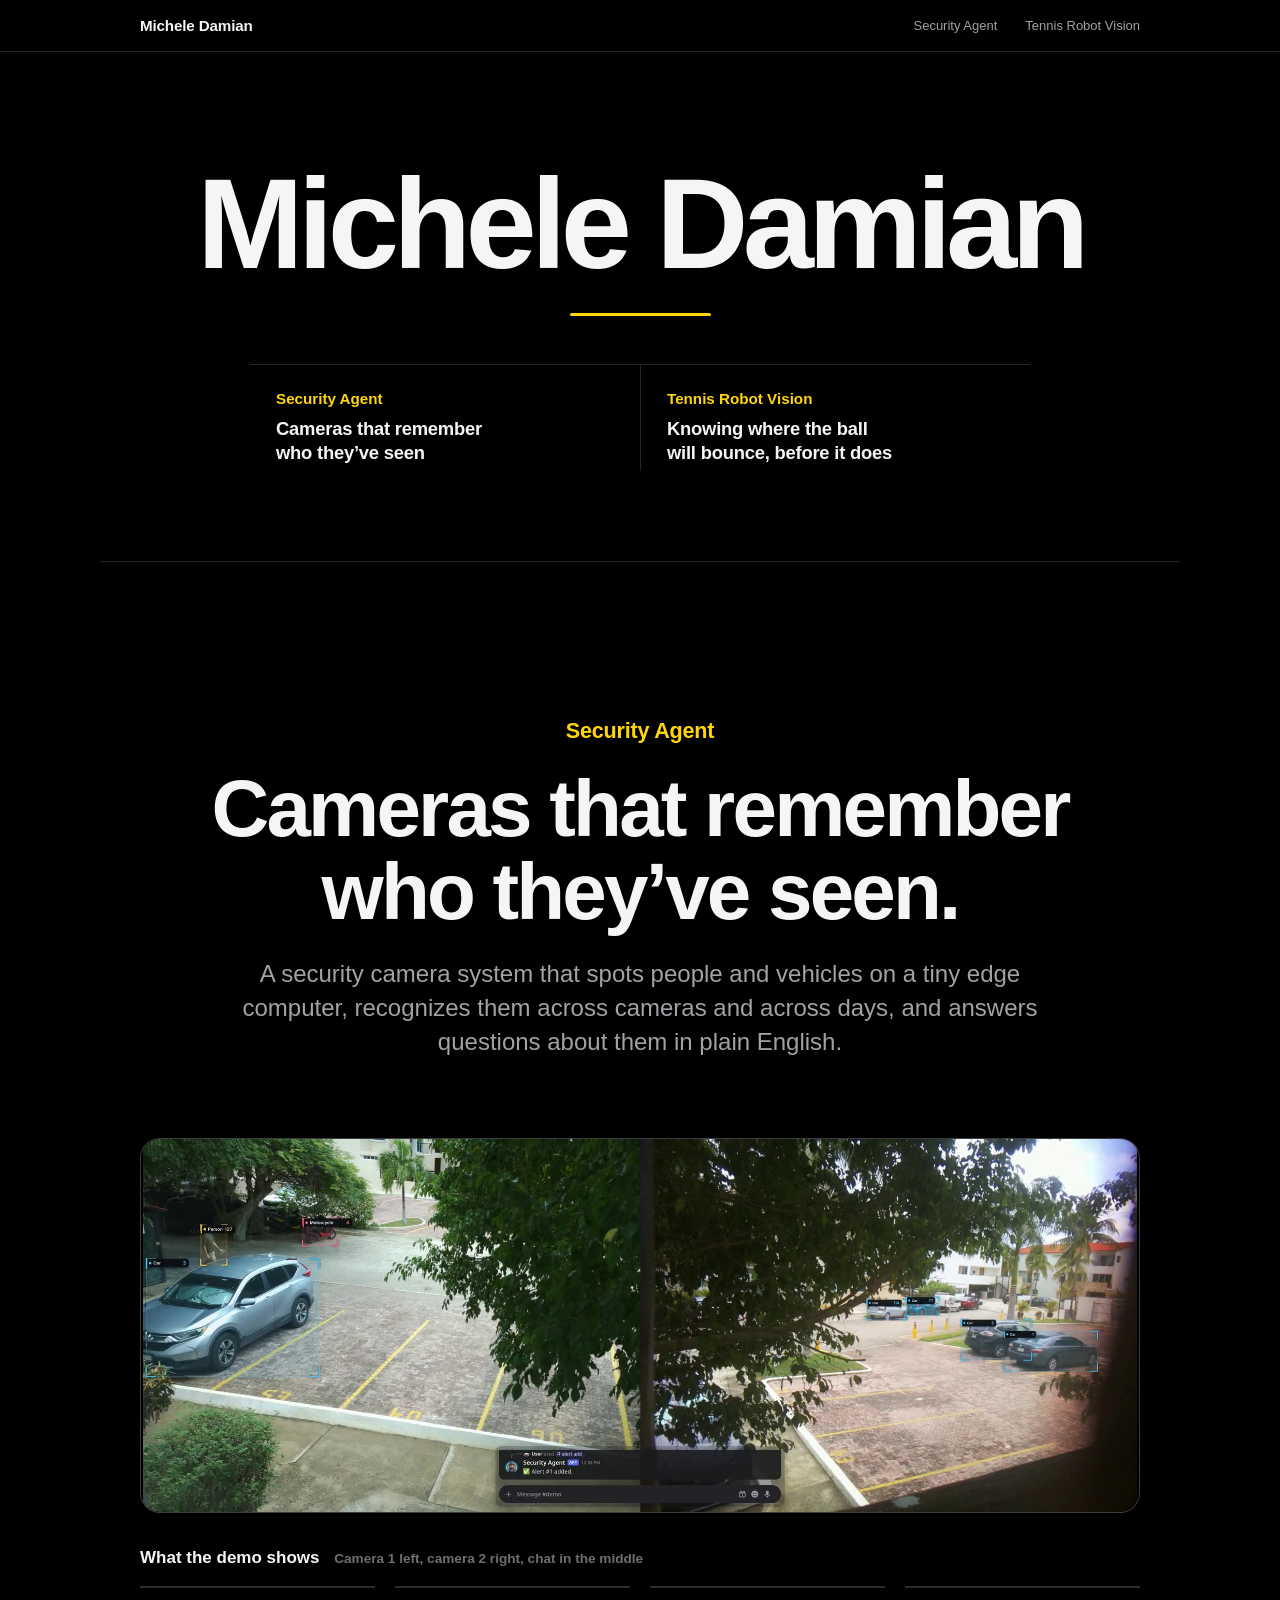
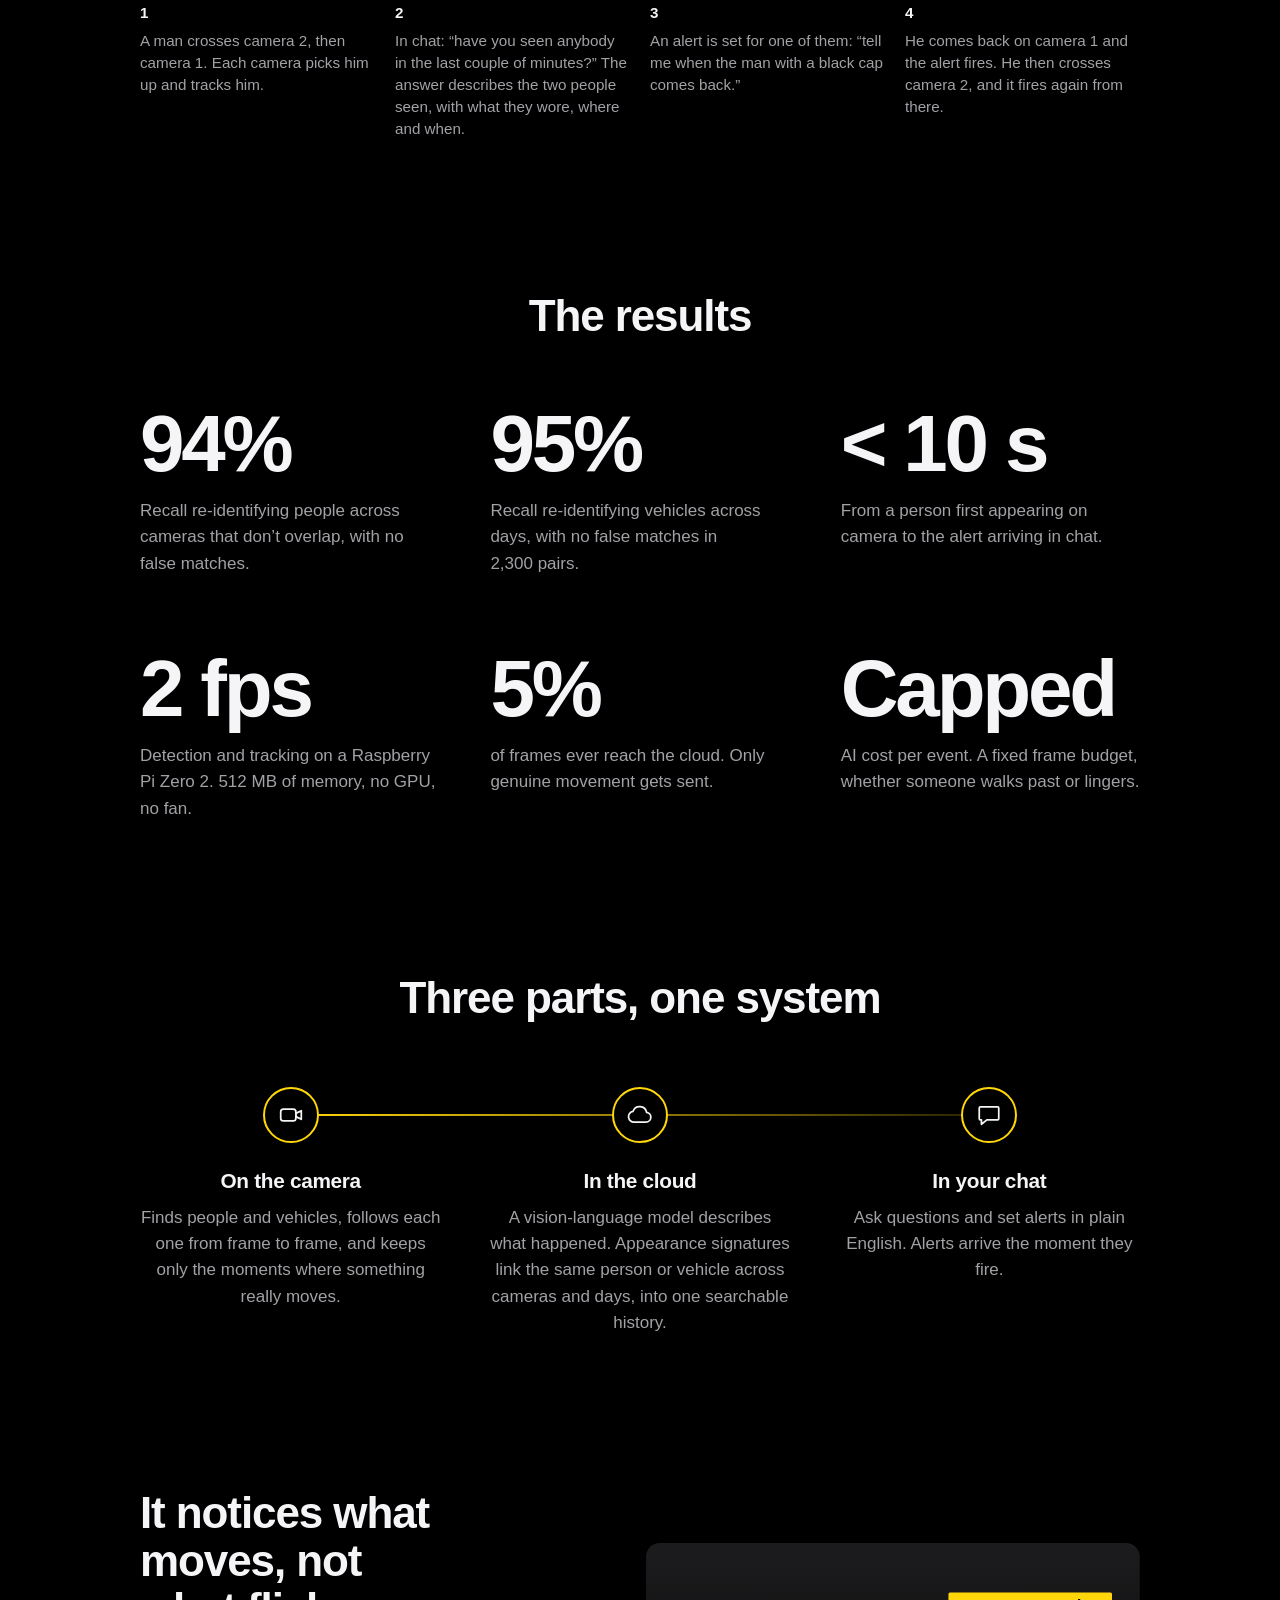
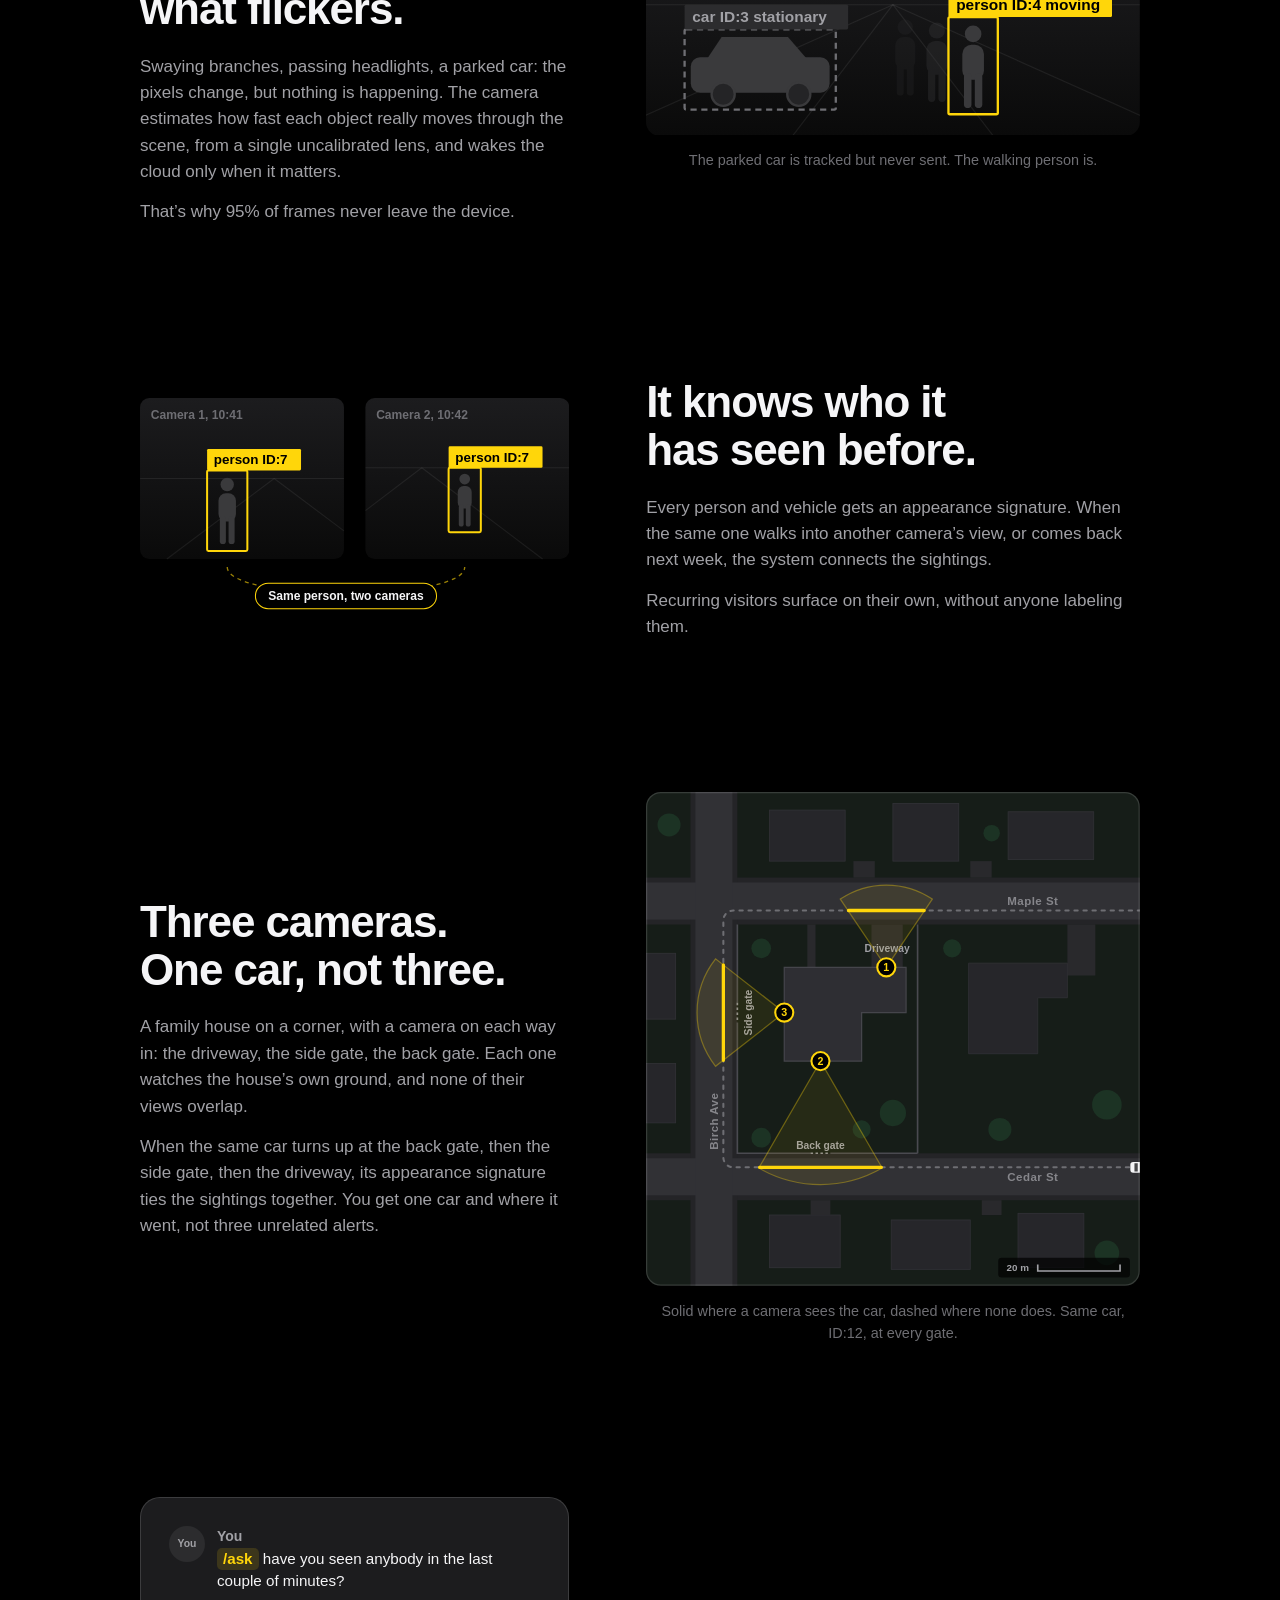
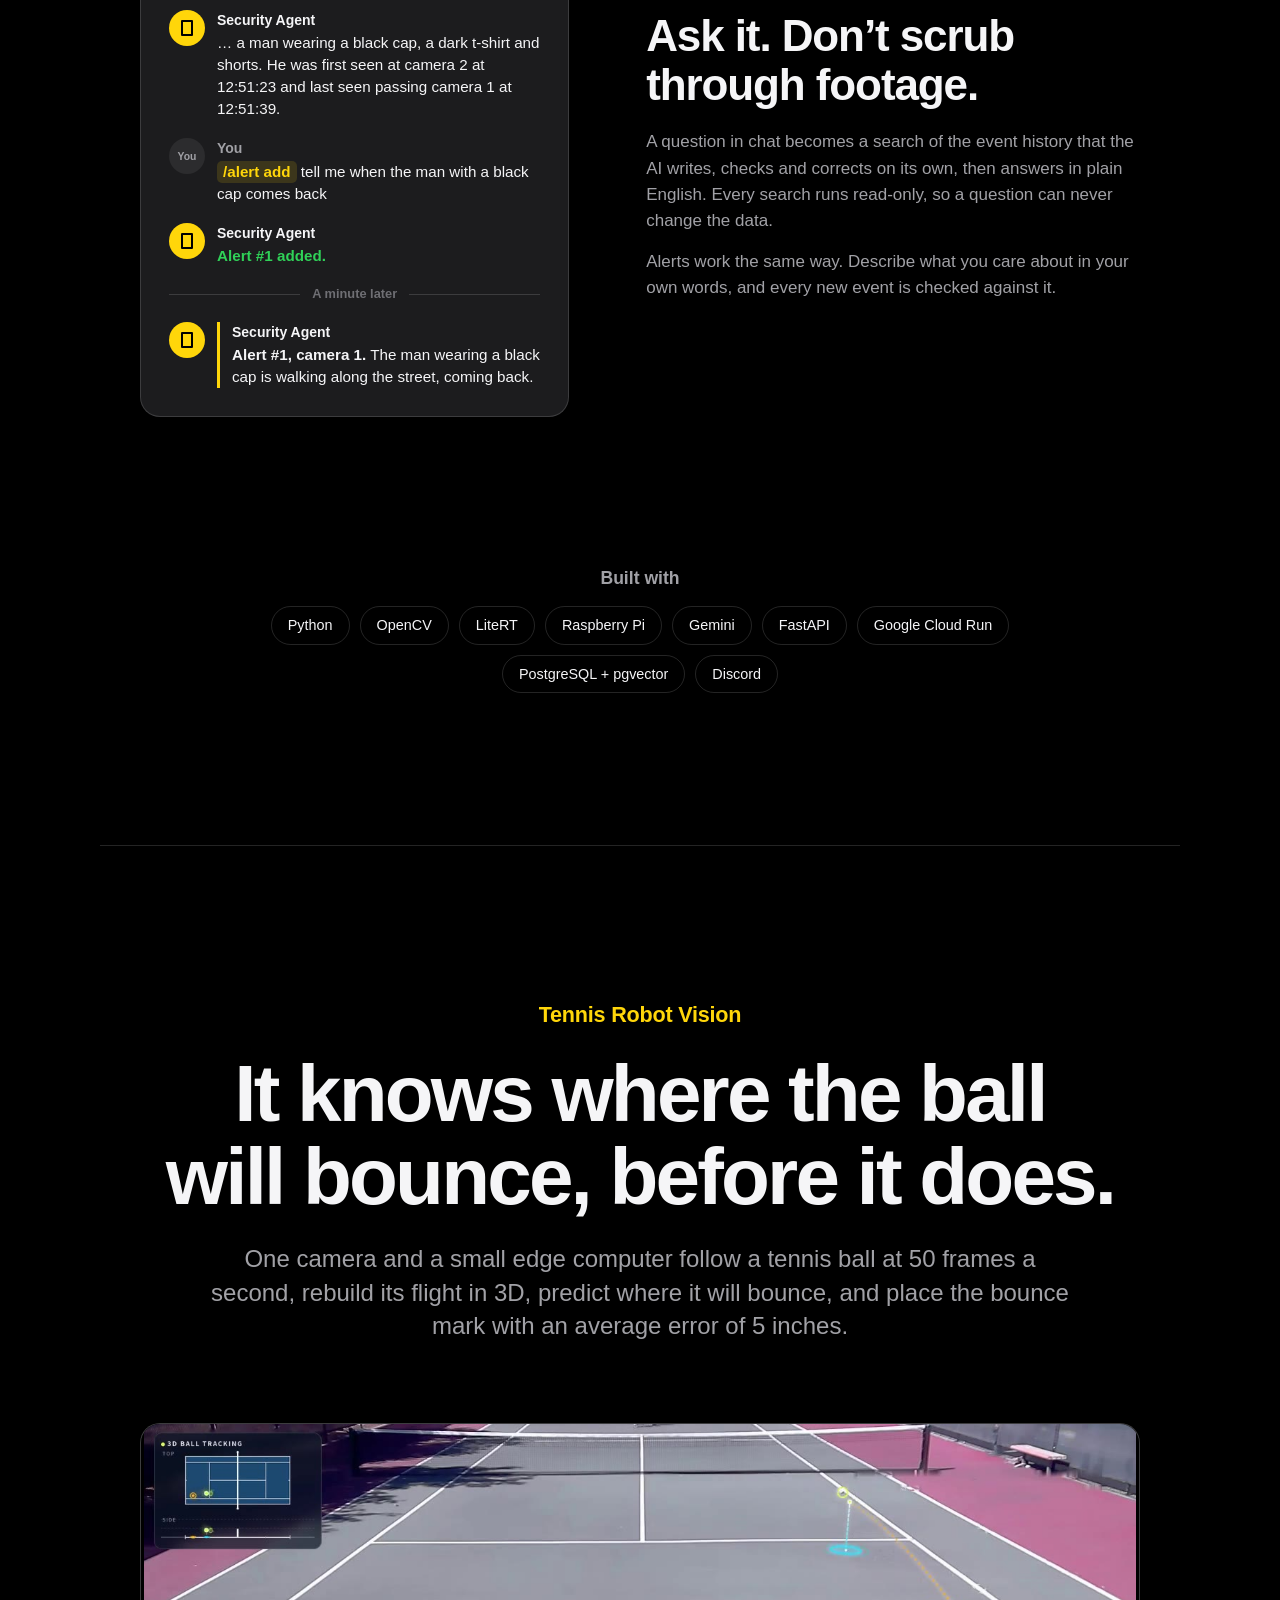
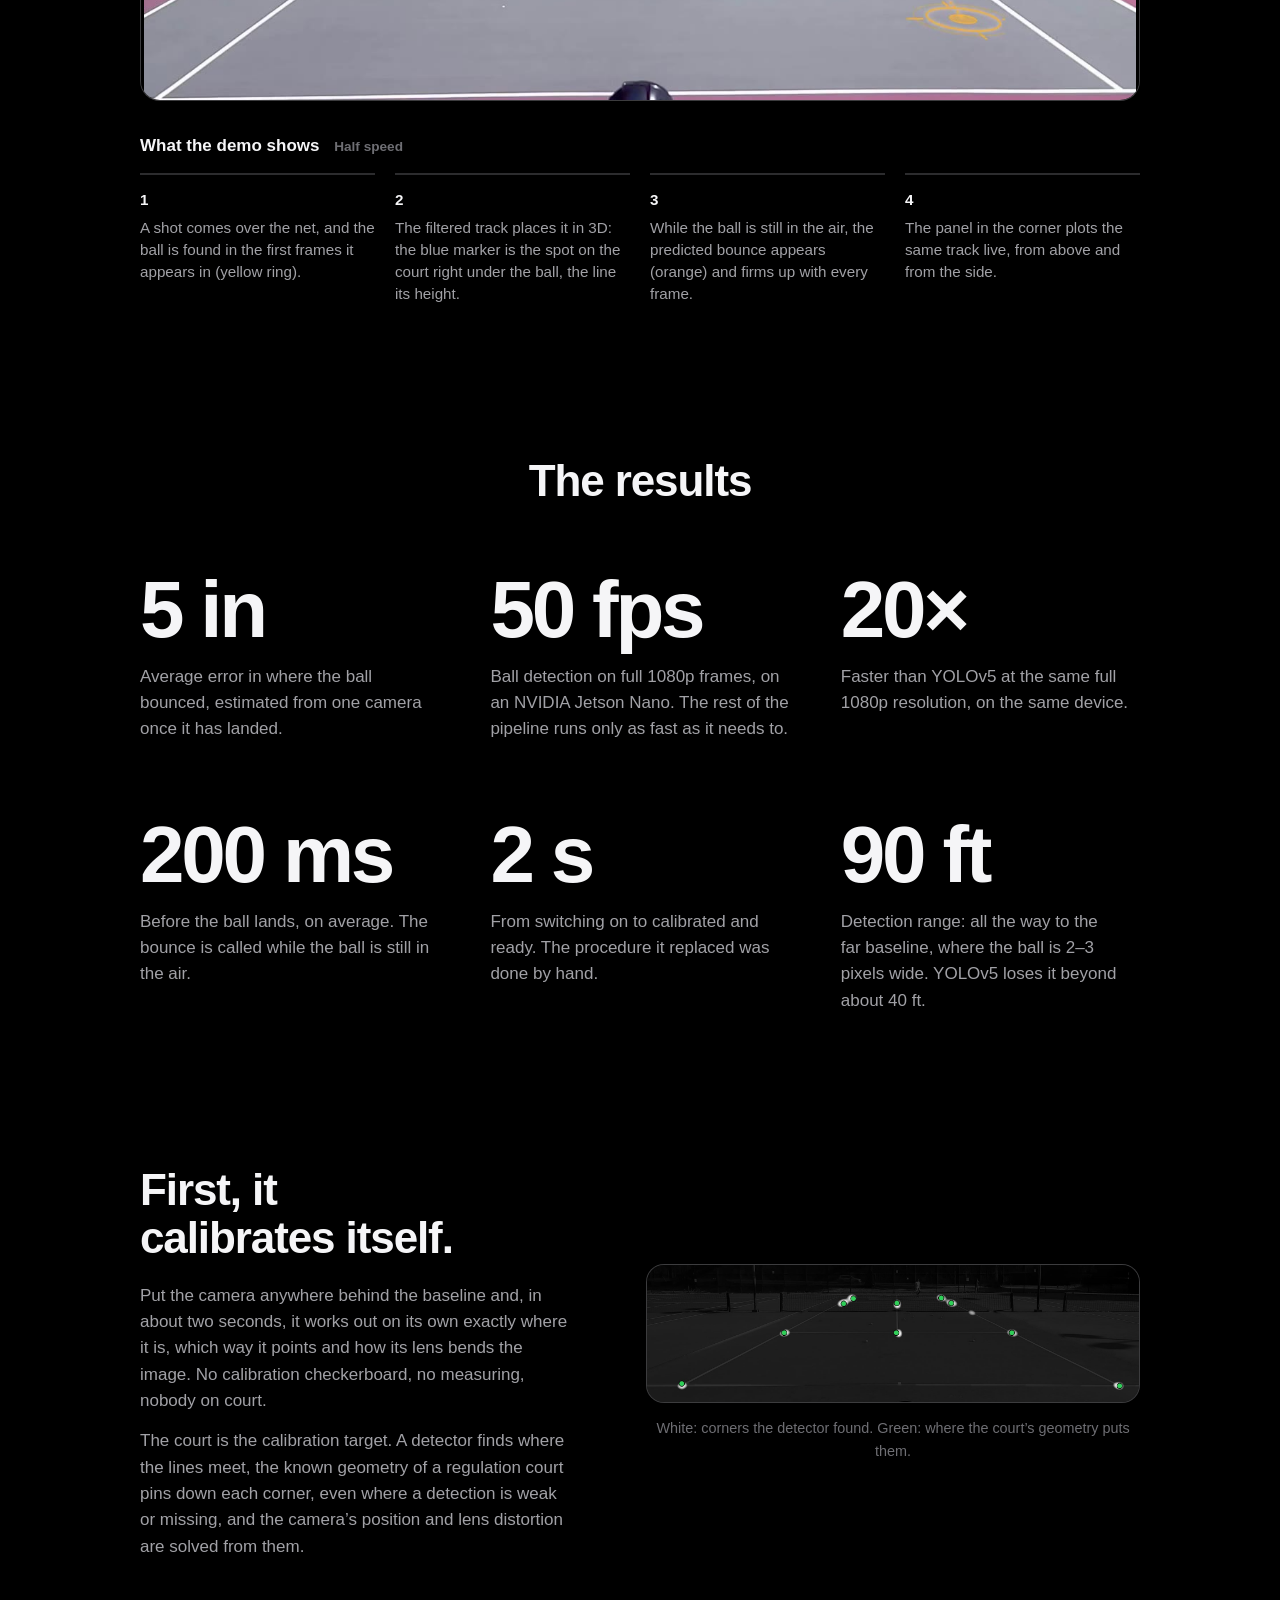
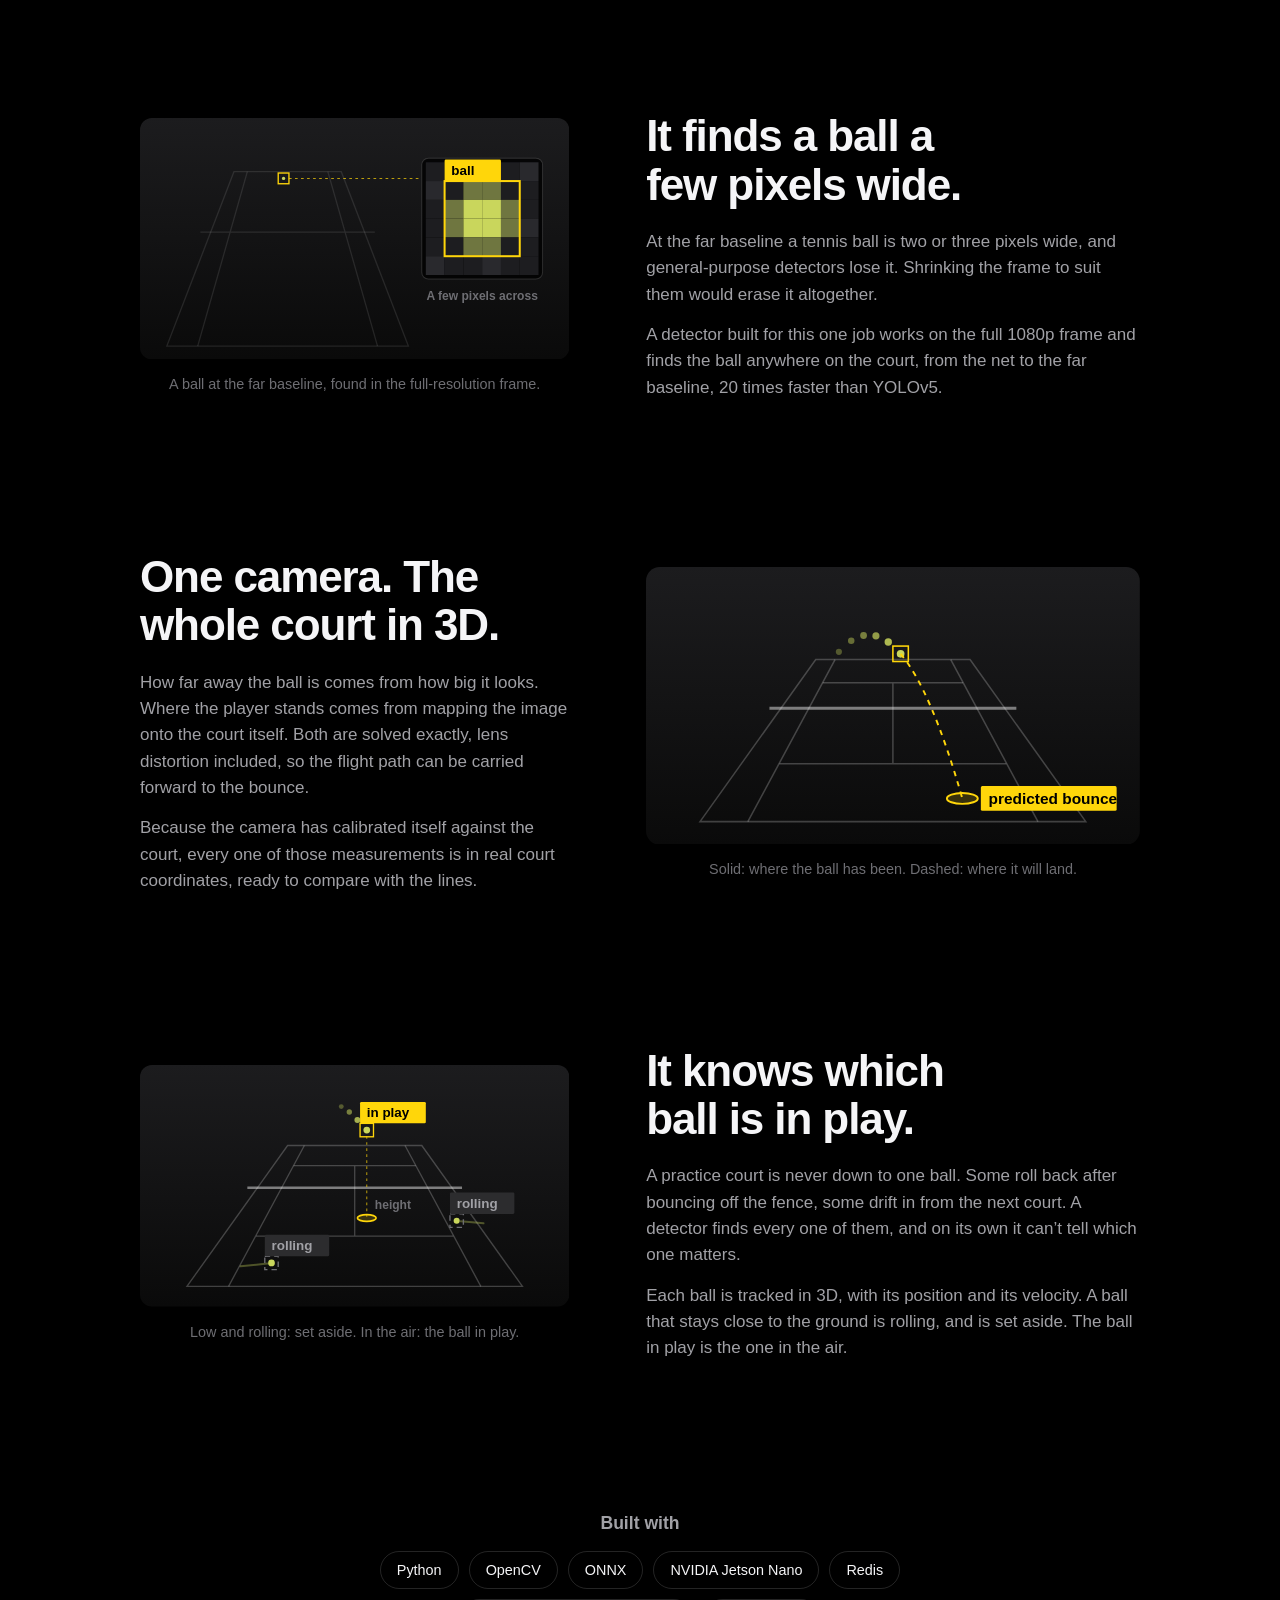
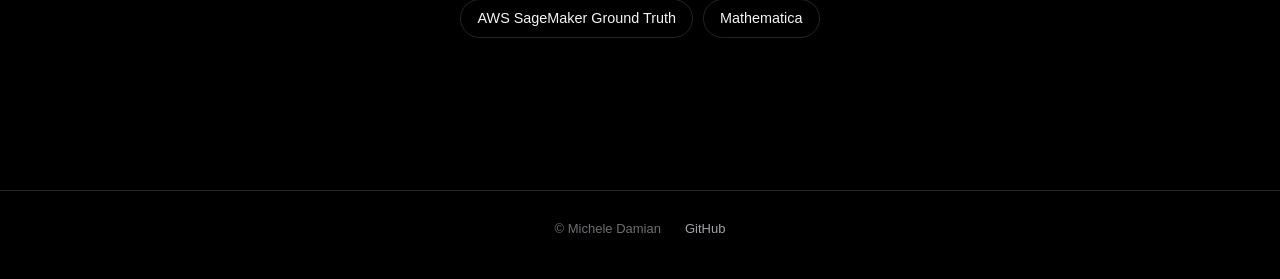
==== commit eca0f7f5: "Tennis calibration image: detections over the faded court photo Court-corner detector output (white)" ====
--- a/index.html
+++ b/index.html
@@ -550,8 +550,8 @@
             </p>
           </div>
           <figure class="feature__visual">
-            <img class="shot" src="assets/img/tennis-court-keypoints.jpg" width="1280" height="720" loading="lazy"
-                 alt="Feature map from the court detector: bright spots where the court lines meet, each with a green dot where the fitted court geometry places that corner">
+            <img class="shot" src="assets/img/tennis-court-keypoints.jpg" width="1720" height="480" loading="lazy"
+                 alt="The court seen from behind the near baseline, faded: white glows where the court detector found the lines meeting, each with a green dot where the fitted court geometry places that corner">
             <figcaption>White: corners the detector found. Green: where the court’s geometry puts them.</figcaption>
           </figure>
         </section>
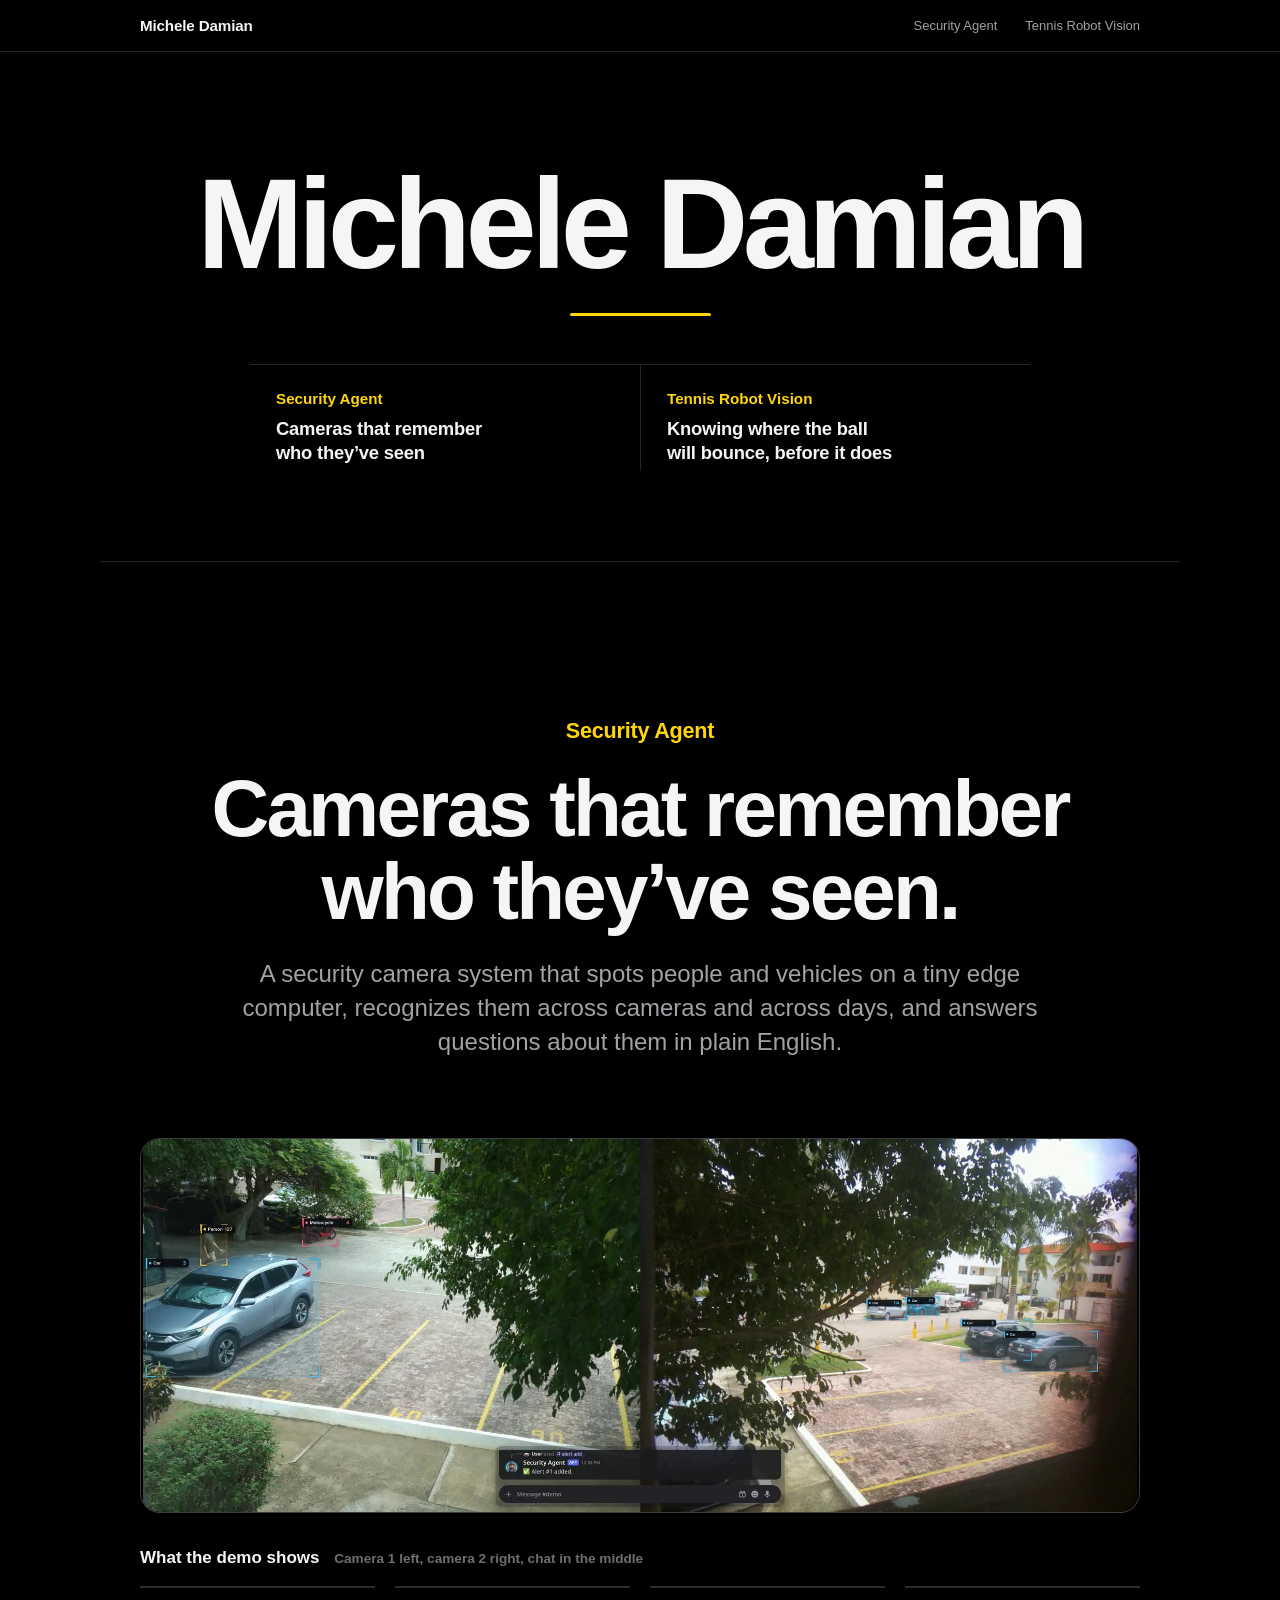
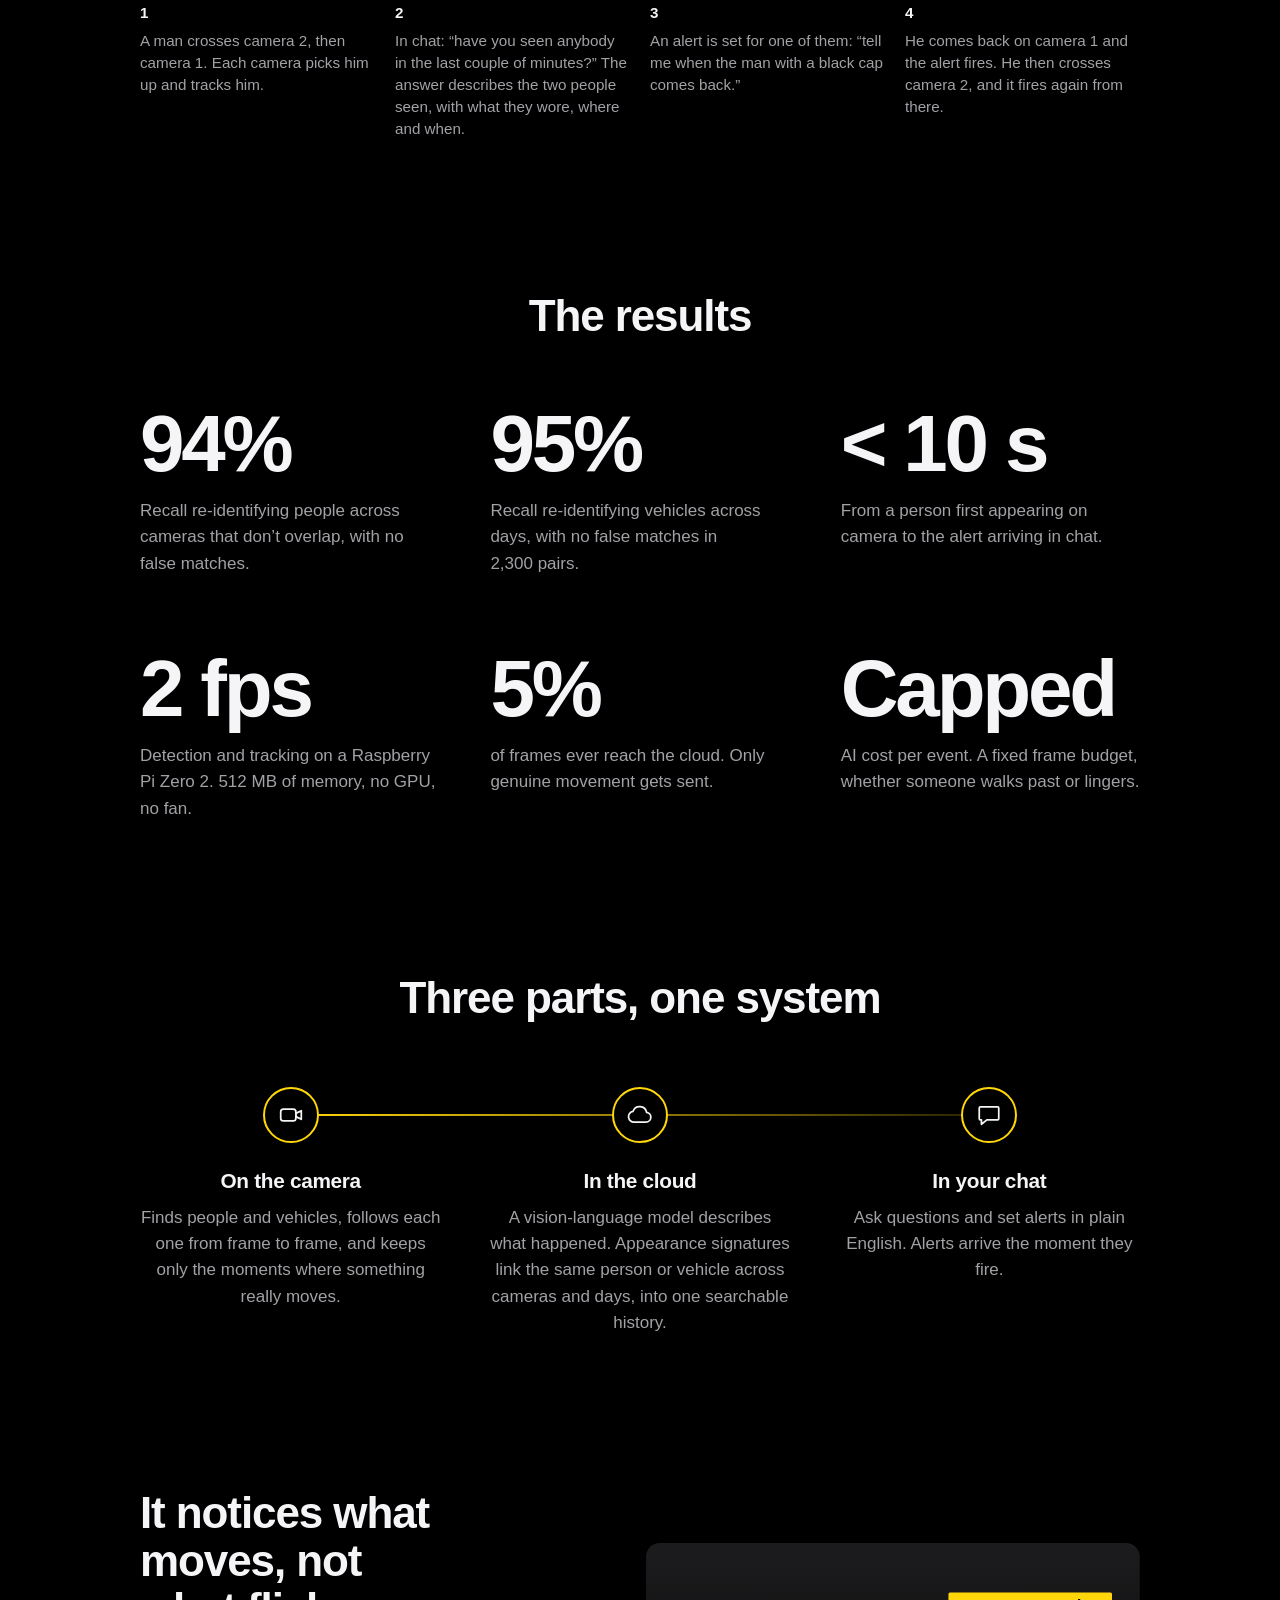
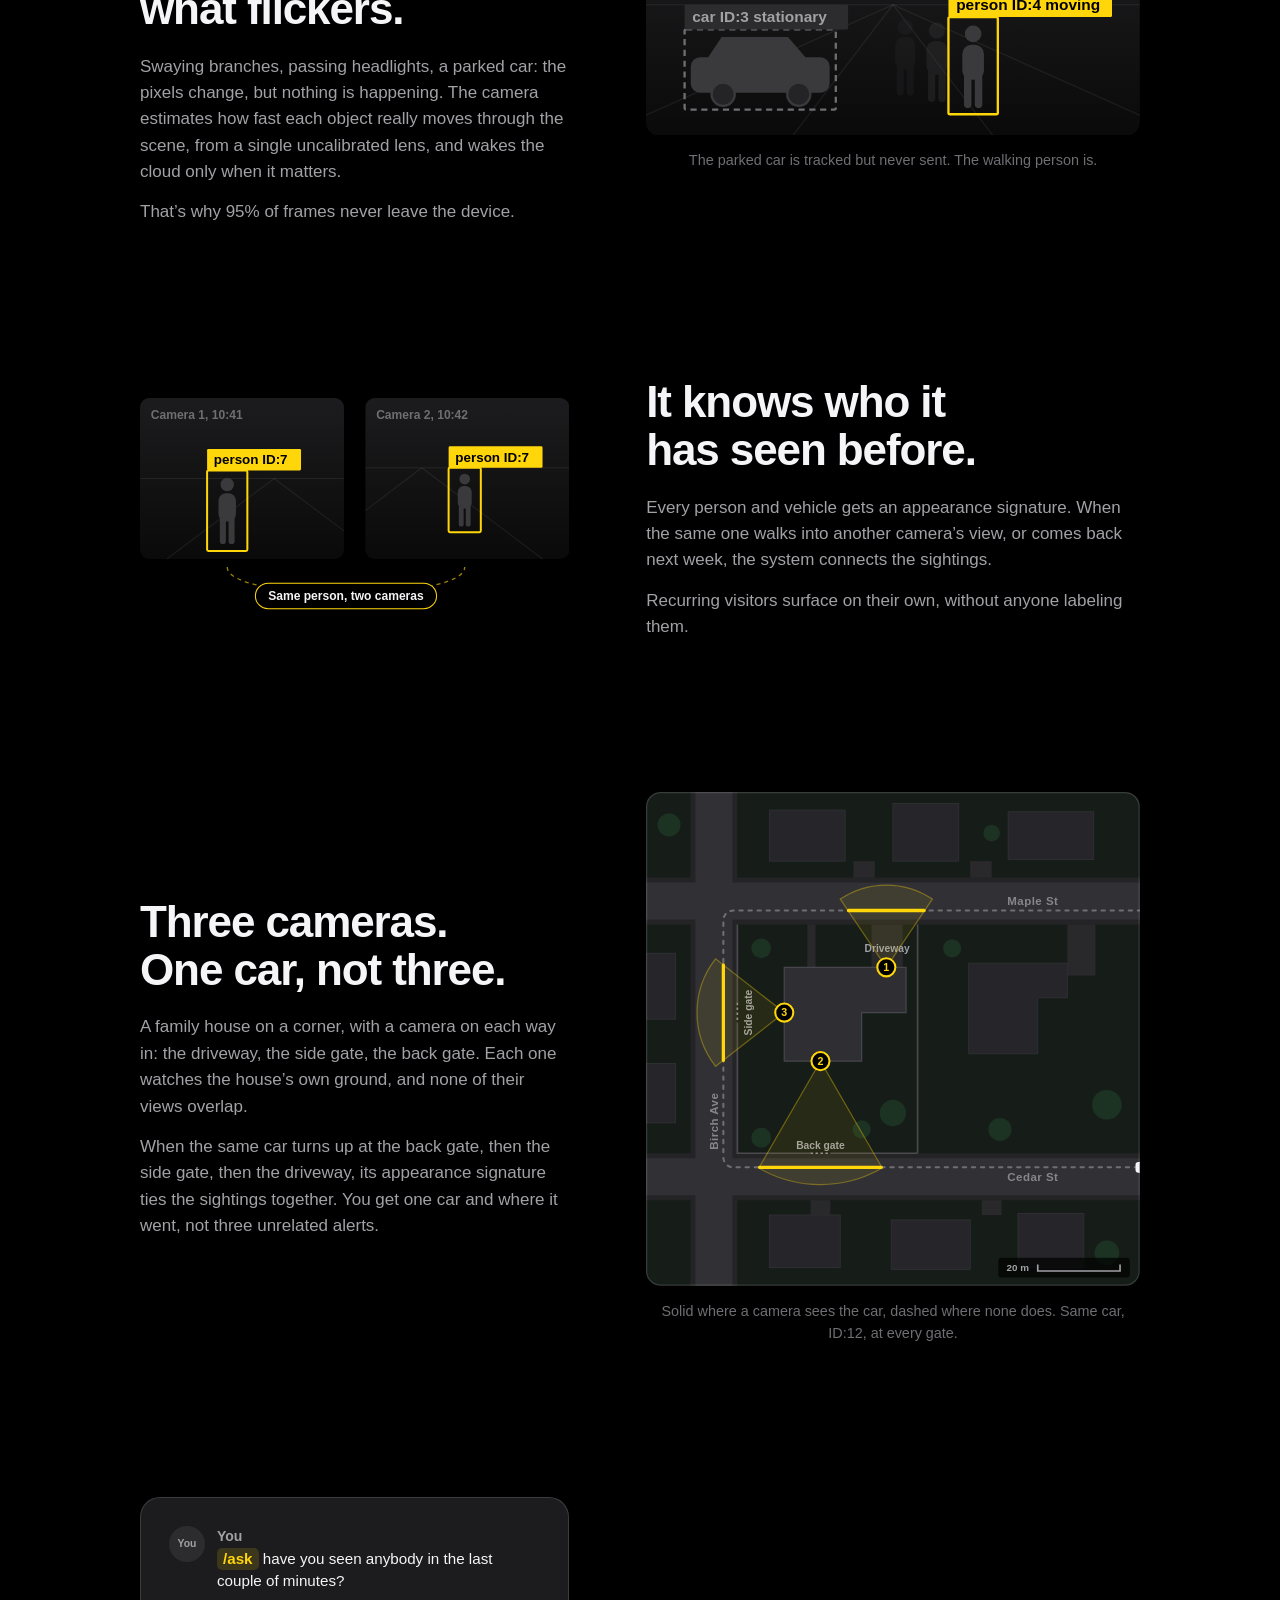
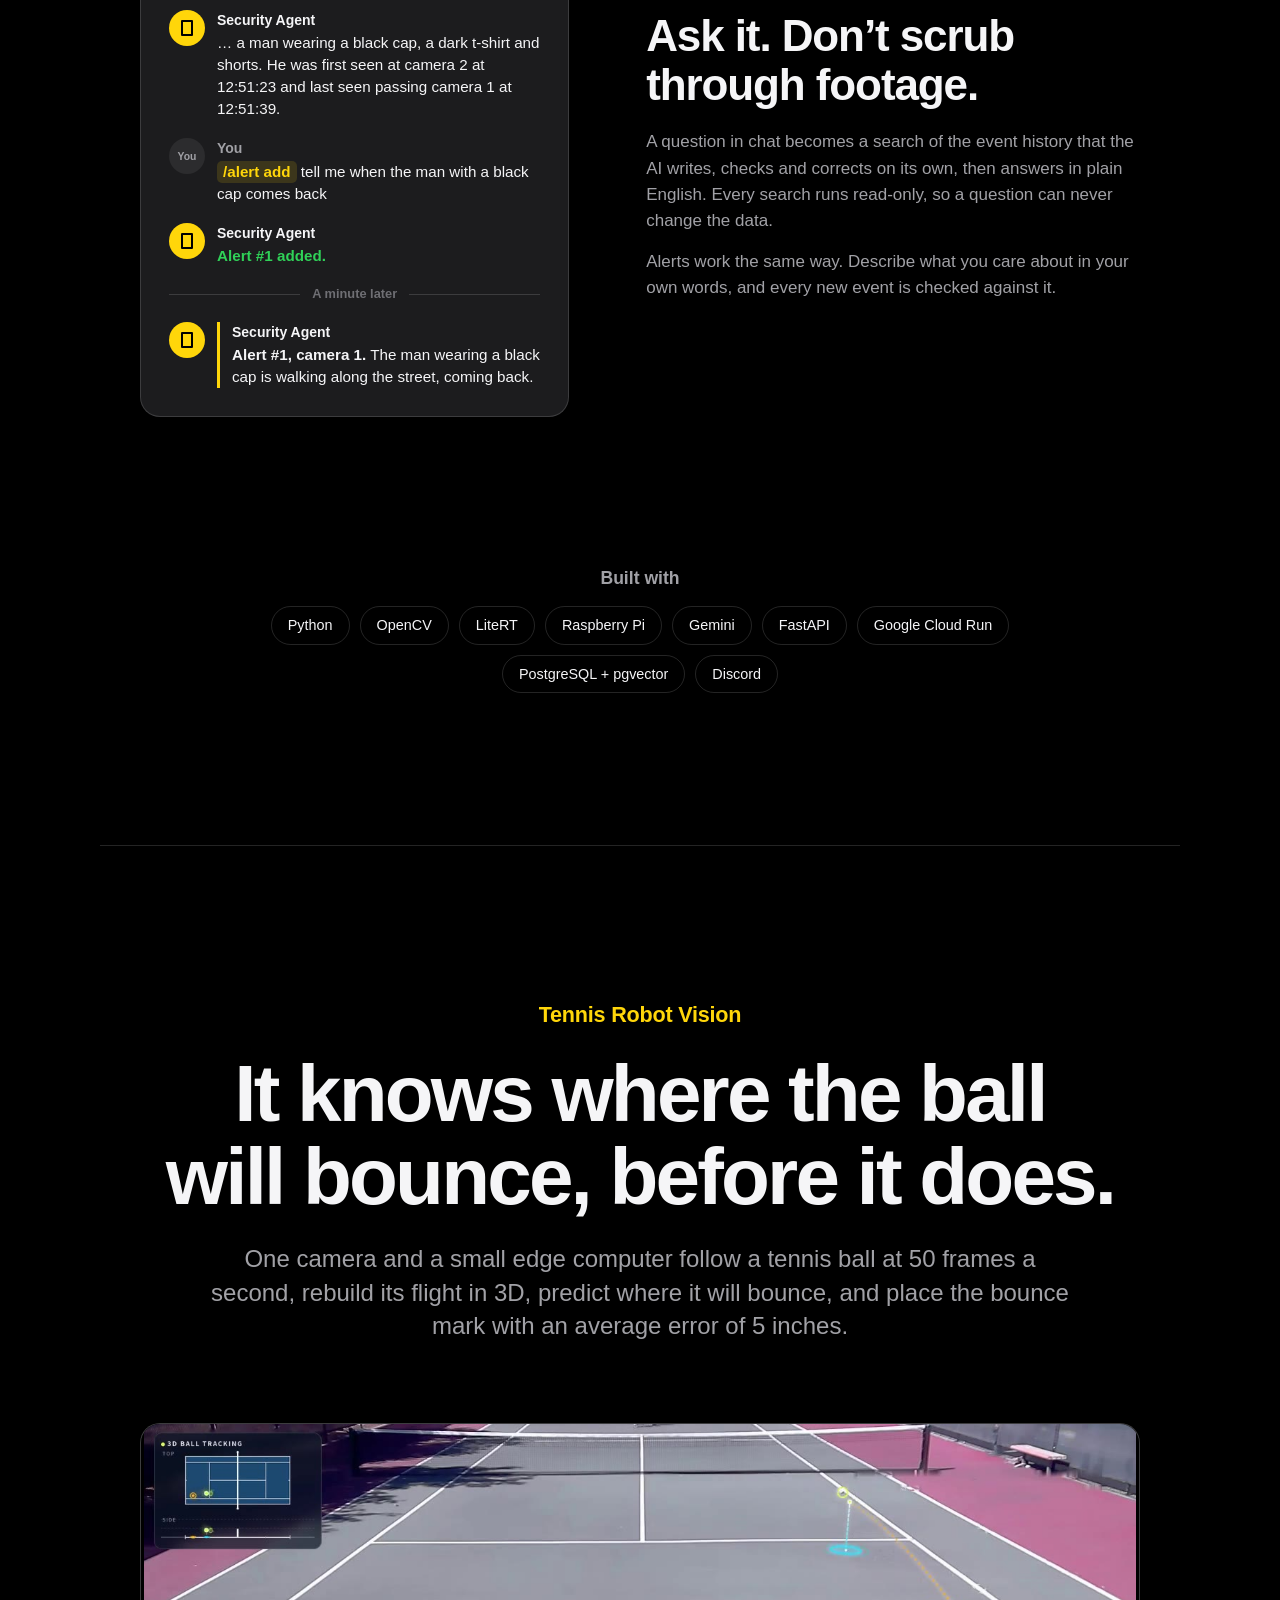
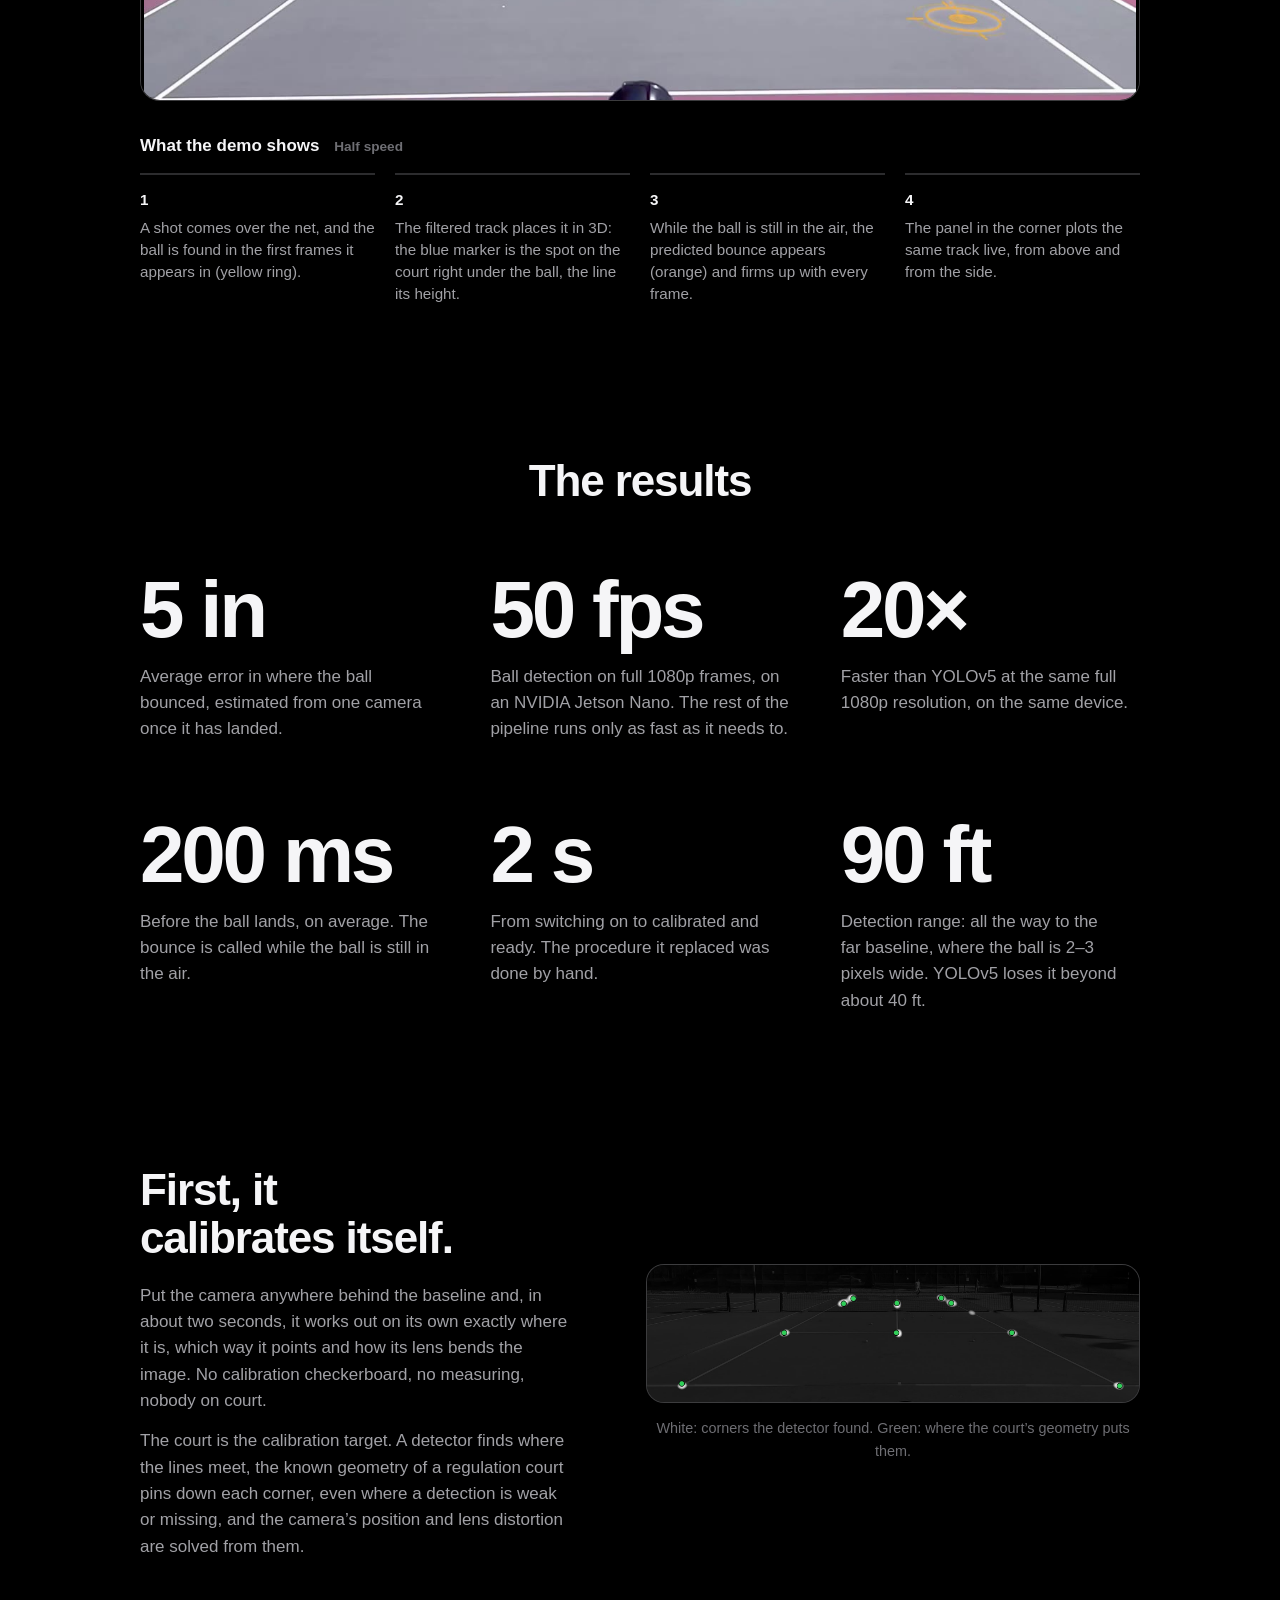
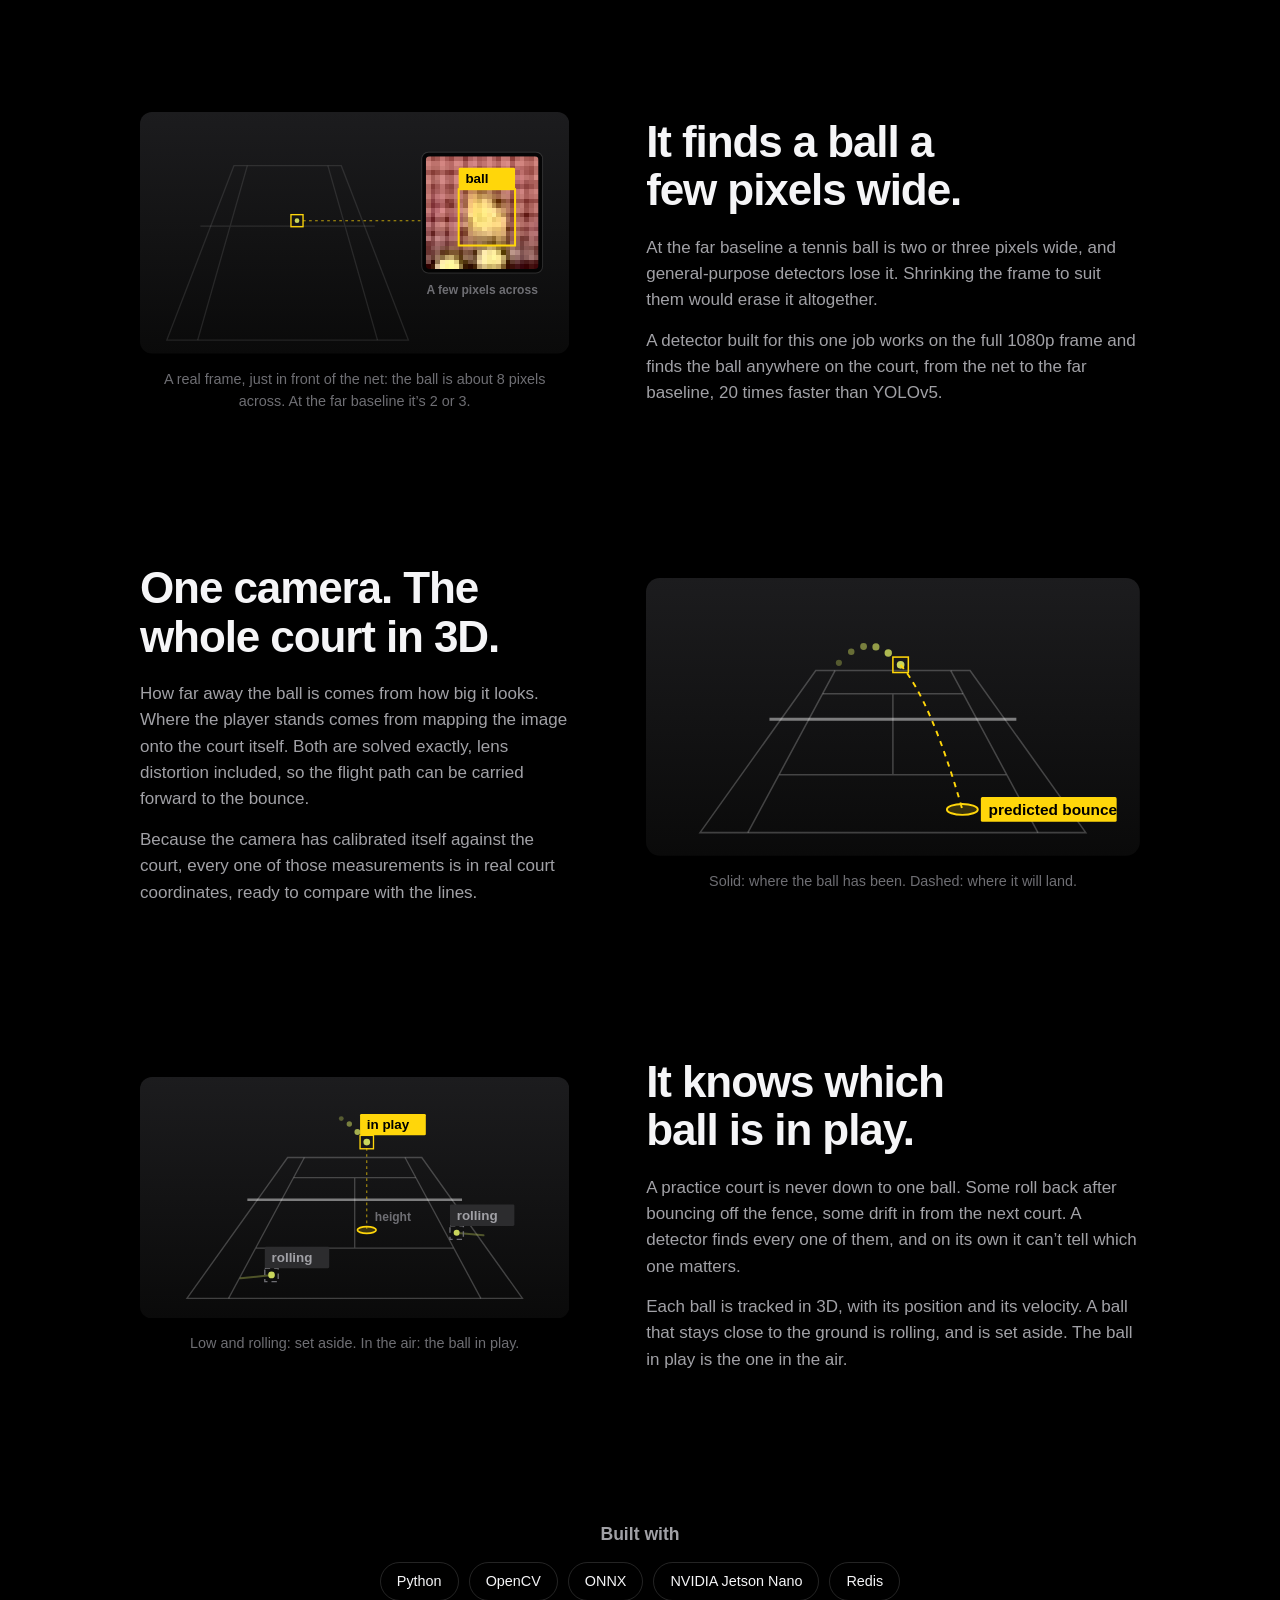
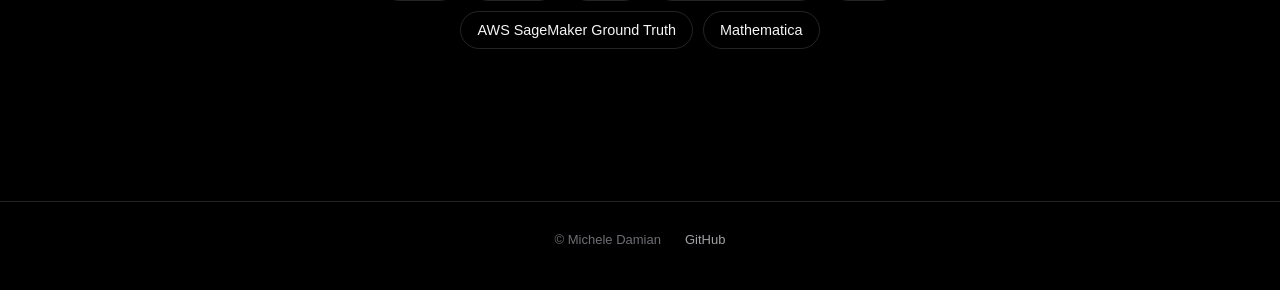
==== commit 83c973ba: "Tennis "few pixels wide": real close-up, ball just in front of the net - The magnifier shows 24x24 p" ====
--- a/index.html
+++ b/index.html
@@ -571,36 +571,32 @@
           </div>
           <figure class="feature__visual">
             <svg class="scene" viewBox="0 0 640 360" role="img" aria-labelledby="tiny-desc">
-              <title id="tiny-desc">A court seen from behind the near baseline; a ball close to the far baseline is detected and shown magnified, a few pixels across</title>
+              <title id="tiny-desc">A court seen from behind the near baseline; a ball in flight just in front of the net is detected, and the real frame around it is shown magnified: the ball is about 8 pixels across</title>
               <rect width="640" height="360" rx="18" fill="url(#sky)"/>
               <g class="scene__court scene__court--faint">
                 <path d="M40 340 L400 340 L300 80 L140 80 Z"/>
                 <path d="M86 340 L160 80 M354 340 L280 80 M90 170 L350 170"/>
               </g>
-              <!-- the ball, just in front of the far baseline -->
-              <circle cx="214" cy="90" r="2.5" class="scene__ball"/>
-              <rect class="box box--live box--thin" x="206" y="82" width="16" height="16"/>
-              <path class="scene__leader" d="M222 90 L420 90"/>
+              <!-- the ball, in flight just in front of the net (the line at y=170) -->
+              <circle cx="234" cy="162" r="3.5" class="scene__ball"/>
+              <rect class="box box--live box--thin" x="225" y="153" width="18" height="18"/>
+              <path class="scene__leader" d="M243 162 L420 162"/>
               <!-- magnifier -->
               <g transform="translate(420 60)">
                 <rect width="180" height="180" rx="10" class="scene__map"/>
-                <g class="px">
-                  <rect x="6" y="6" width="28" height="28"/><rect x="34" y="6" width="28" height="28"/><rect x="62" y="6" width="28" height="28" class="px--1"/><rect x="90" y="6" width="28" height="28"/><rect x="118" y="6" width="28" height="28"/><rect x="146" y="6" width="28" height="28" class="px--1"/>
-                  <rect x="6" y="34" width="28" height="28" class="px--1"/><rect x="34" y="34" width="28" height="28"/><rect x="62" y="34" width="28" height="28" class="px--2"/><rect x="90" y="34" width="28" height="28" class="px--2"/><rect x="118" y="34" width="28" height="28"/><rect x="146" y="34" width="28" height="28"/>
-                  <rect x="6" y="62" width="28" height="28"/><rect x="34" y="62" width="28" height="28" class="px--2"/><rect x="62" y="62" width="28" height="28" class="px--3"/><rect x="90" y="62" width="28" height="28" class="px--3"/><rect x="118" y="62" width="28" height="28" class="px--2"/><rect x="146" y="62" width="28" height="28"/>
-                  <rect x="6" y="90" width="28" height="28"/><rect x="34" y="90" width="28" height="28" class="px--2"/><rect x="62" y="90" width="28" height="28" class="px--3"/><rect x="90" y="90" width="28" height="28" class="px--3"/><rect x="118" y="90" width="28" height="28" class="px--2"/><rect x="146" y="90" width="28" height="28" class="px--1"/>
-                  <rect x="6" y="118" width="28" height="28"/><rect x="34" y="118" width="28" height="28"/><rect x="62" y="118" width="28" height="28" class="px--2"/><rect x="90" y="118" width="28" height="28" class="px--2"/><rect x="118" y="118" width="28" height="28"/><rect x="146" y="118" width="28" height="28"/>
-                  <rect x="6" y="146" width="28" height="28" class="px--1"/><rect x="34" y="146" width="28" height="28"/><rect x="62" y="146" width="28" height="28"/><rect x="90" y="146" width="28" height="28" class="px--1"/><rect x="118" y="146" width="28" height="28"/><rect x="146" y="146" width="28" height="28"/>
-                </g>
-                <rect class="box box--live" x="34" y="34" width="112" height="112"/>
-                <g class="tag tag--live" transform="translate(34 2)">
+                <!-- 24x24 px of a real frame around the ball, each pixel enlarged -->
+                <clipPath id="closeup-clip"><rect x="6" y="6" width="168" height="168" rx="6"/></clipPath>
+                <image href="assets/img/tennis-ball-closeup.png" x="6" y="6" width="168" height="168"
+                       clip-path="url(#closeup-clip)" preserveAspectRatio="none" style="image-rendering: pixelated"/>
+                <rect class="box box--live" x="55" y="55" width="84" height="84"/>
+                <g class="tag tag--live" transform="translate(55 23)">
                   <rect width="84" height="32" rx="2"/>
                   <text x="10" y="23">ball</text>
                 </g>
               </g>
               <text class="scene__label" x="510" y="272" text-anchor="middle">A few pixels across</text>
             </svg>
-            <figcaption>A ball at the far baseline, found in the full-resolution frame.</figcaption>
+            <figcaption>A real frame, just in front of the net: the ball is about 8 pixels across. At the far baseline it’s 2 or 3.</figcaption>
           </figure>
         </section>
 
--- a/assets/css/style.css
+++ b/assets/css/style.css
@@ -555,11 +555,6 @@
 .scene__leader { stroke: var(--signal); stroke-width: 1.5; stroke-dasharray: 4 5; opacity: 0.7; }
 .scene__predict { fill: none; stroke: var(--signal); stroke-width: 2.5; stroke-dasharray: 7 7; }
 .scene__bounce { fill: rgba(255, 214, 10, 0.18); stroke: var(--signal); stroke-width: 2.5; }
-
-.px rect { fill: #1d1d20; }
-.px .px--1 { fill: #29292d; }
-.px .px--2 { fill: #6f7640; }
-.px .px--3 { fill: #c9d65c; }
 
 .box { fill: none; stroke-width: 3; }
 .box--thin { stroke-width: 2; }
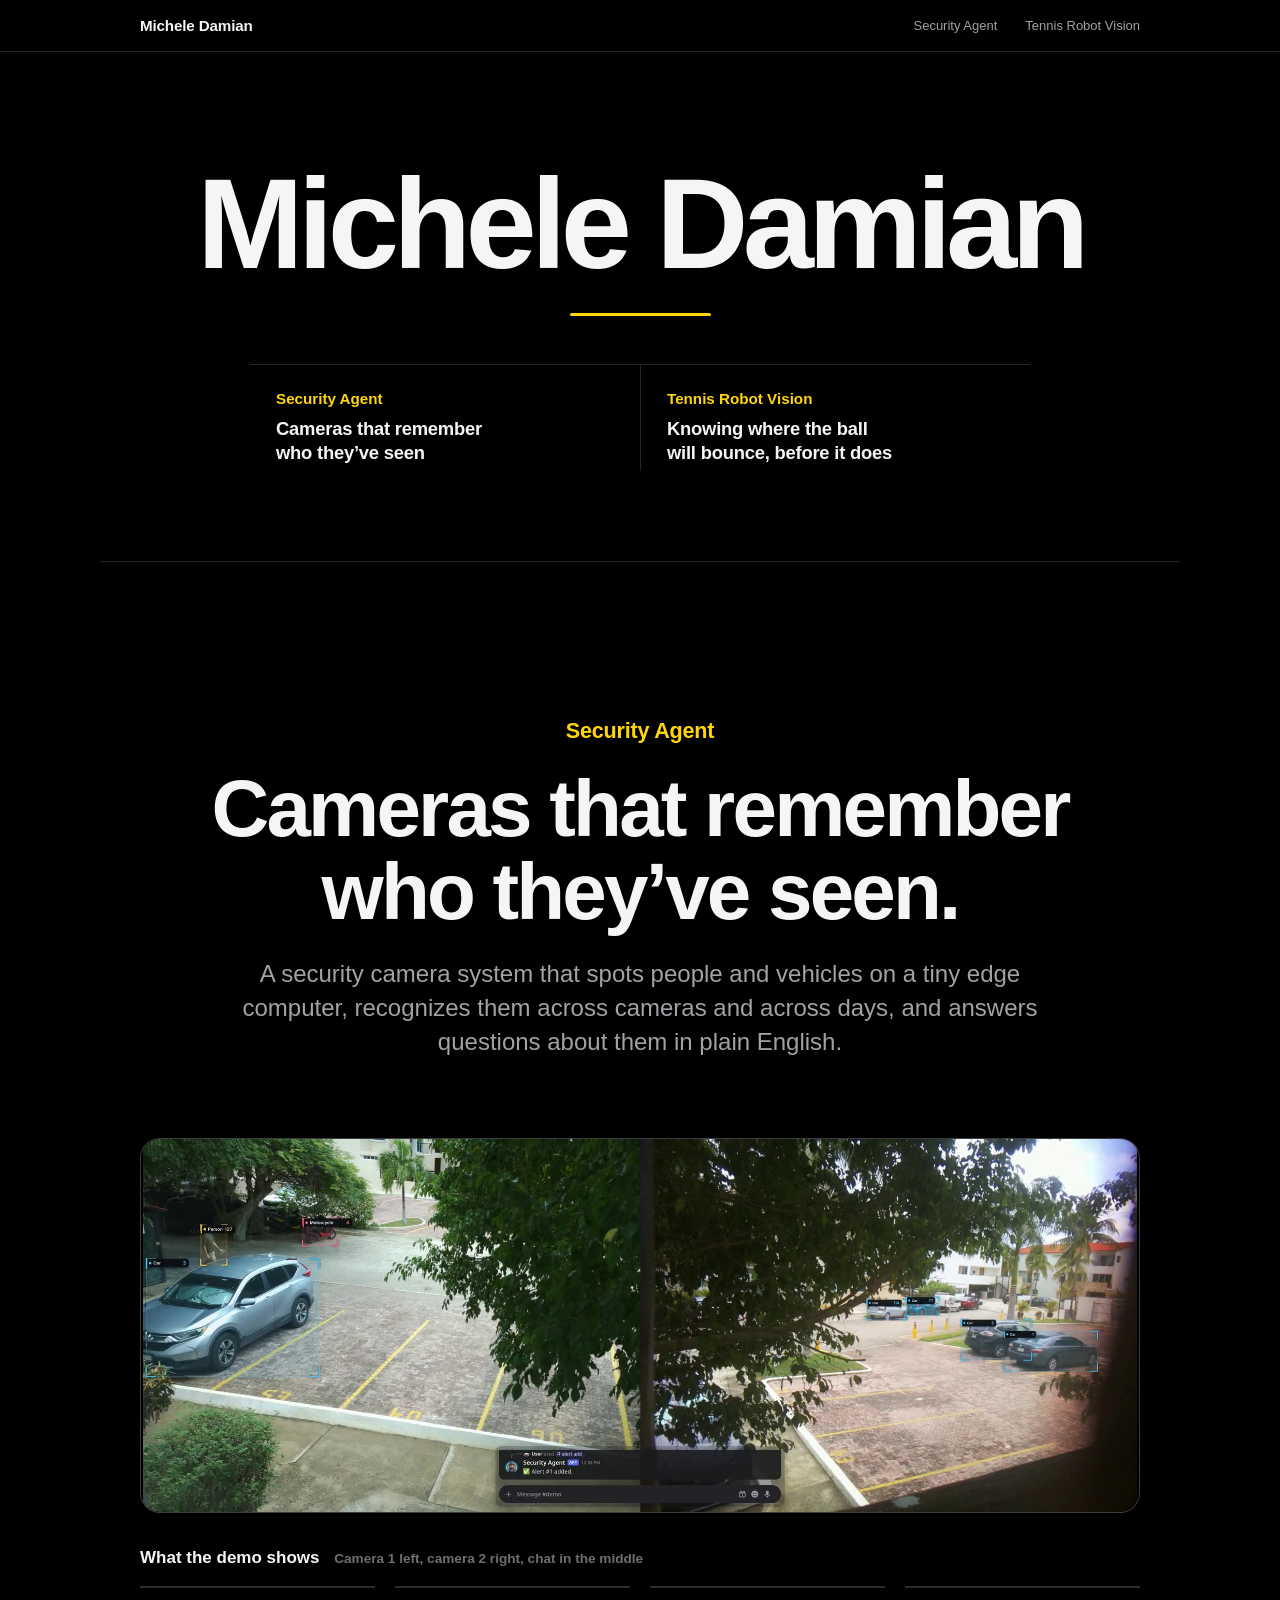
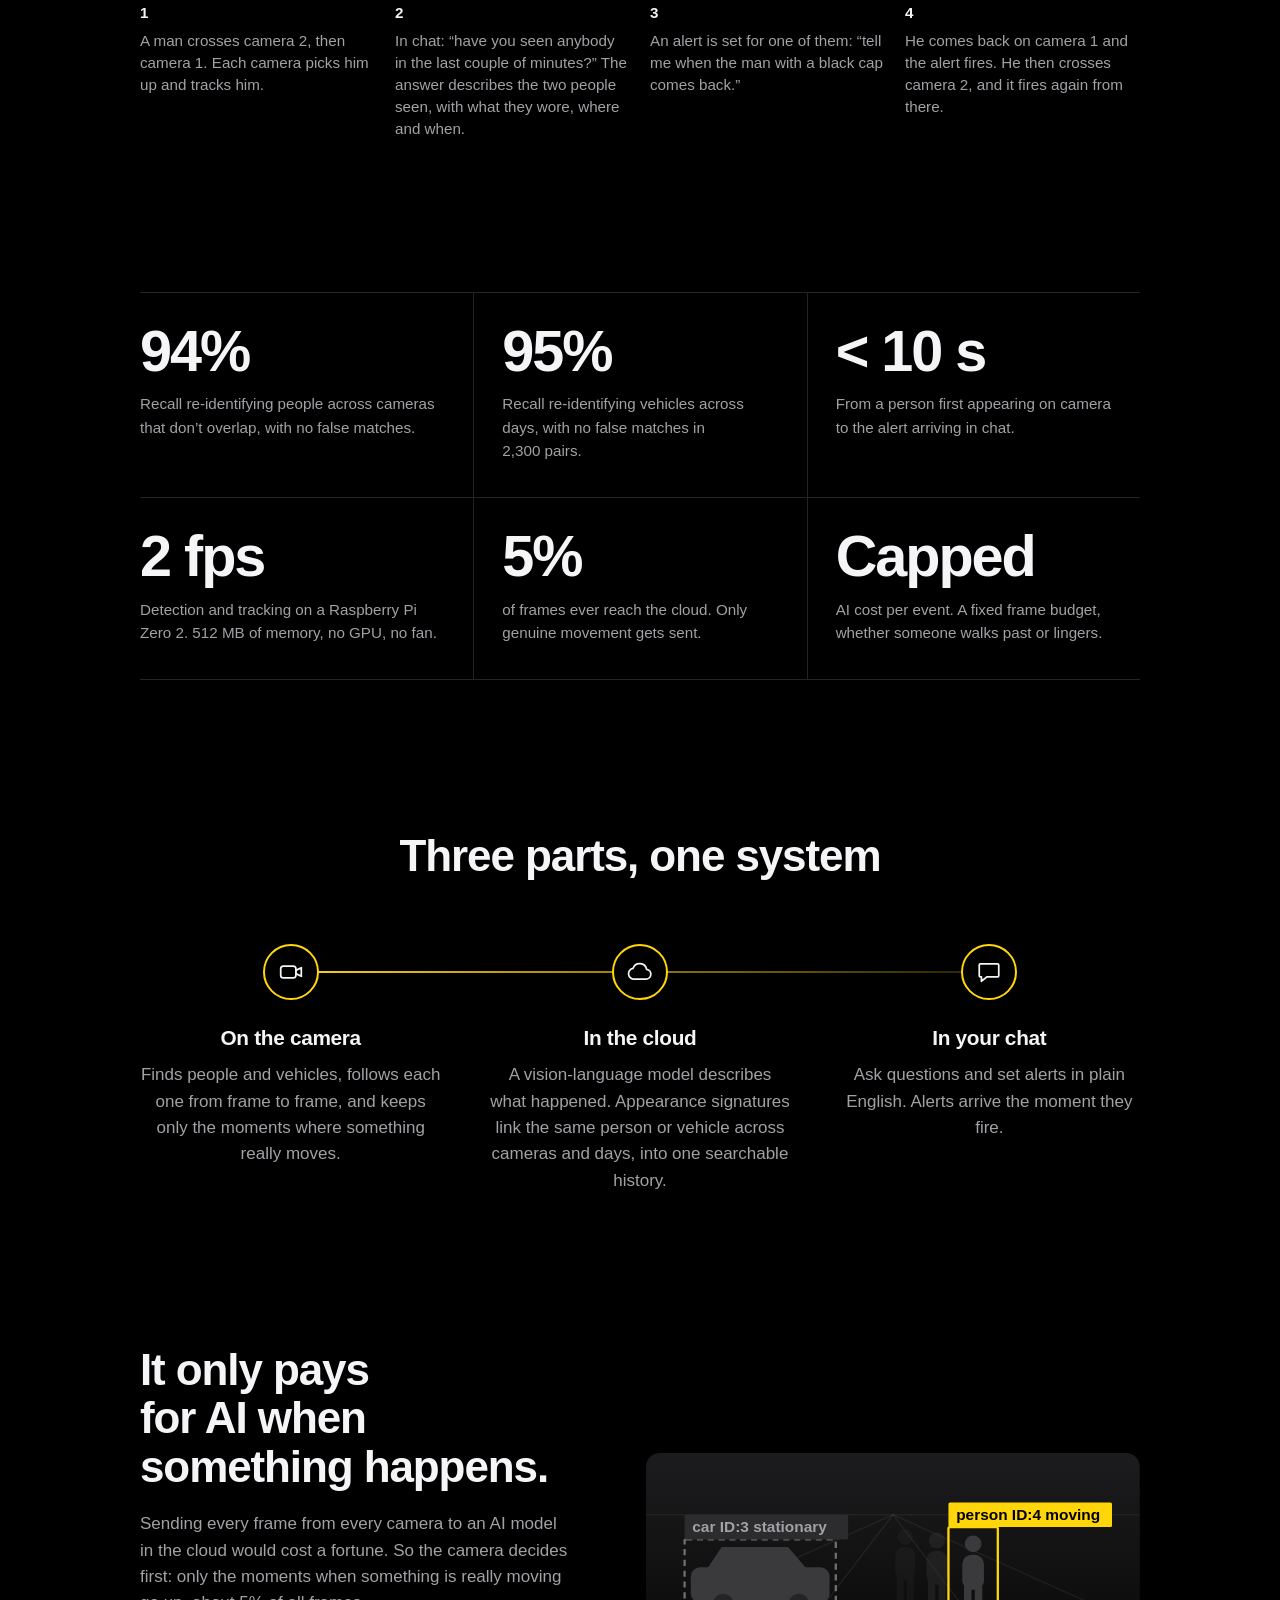
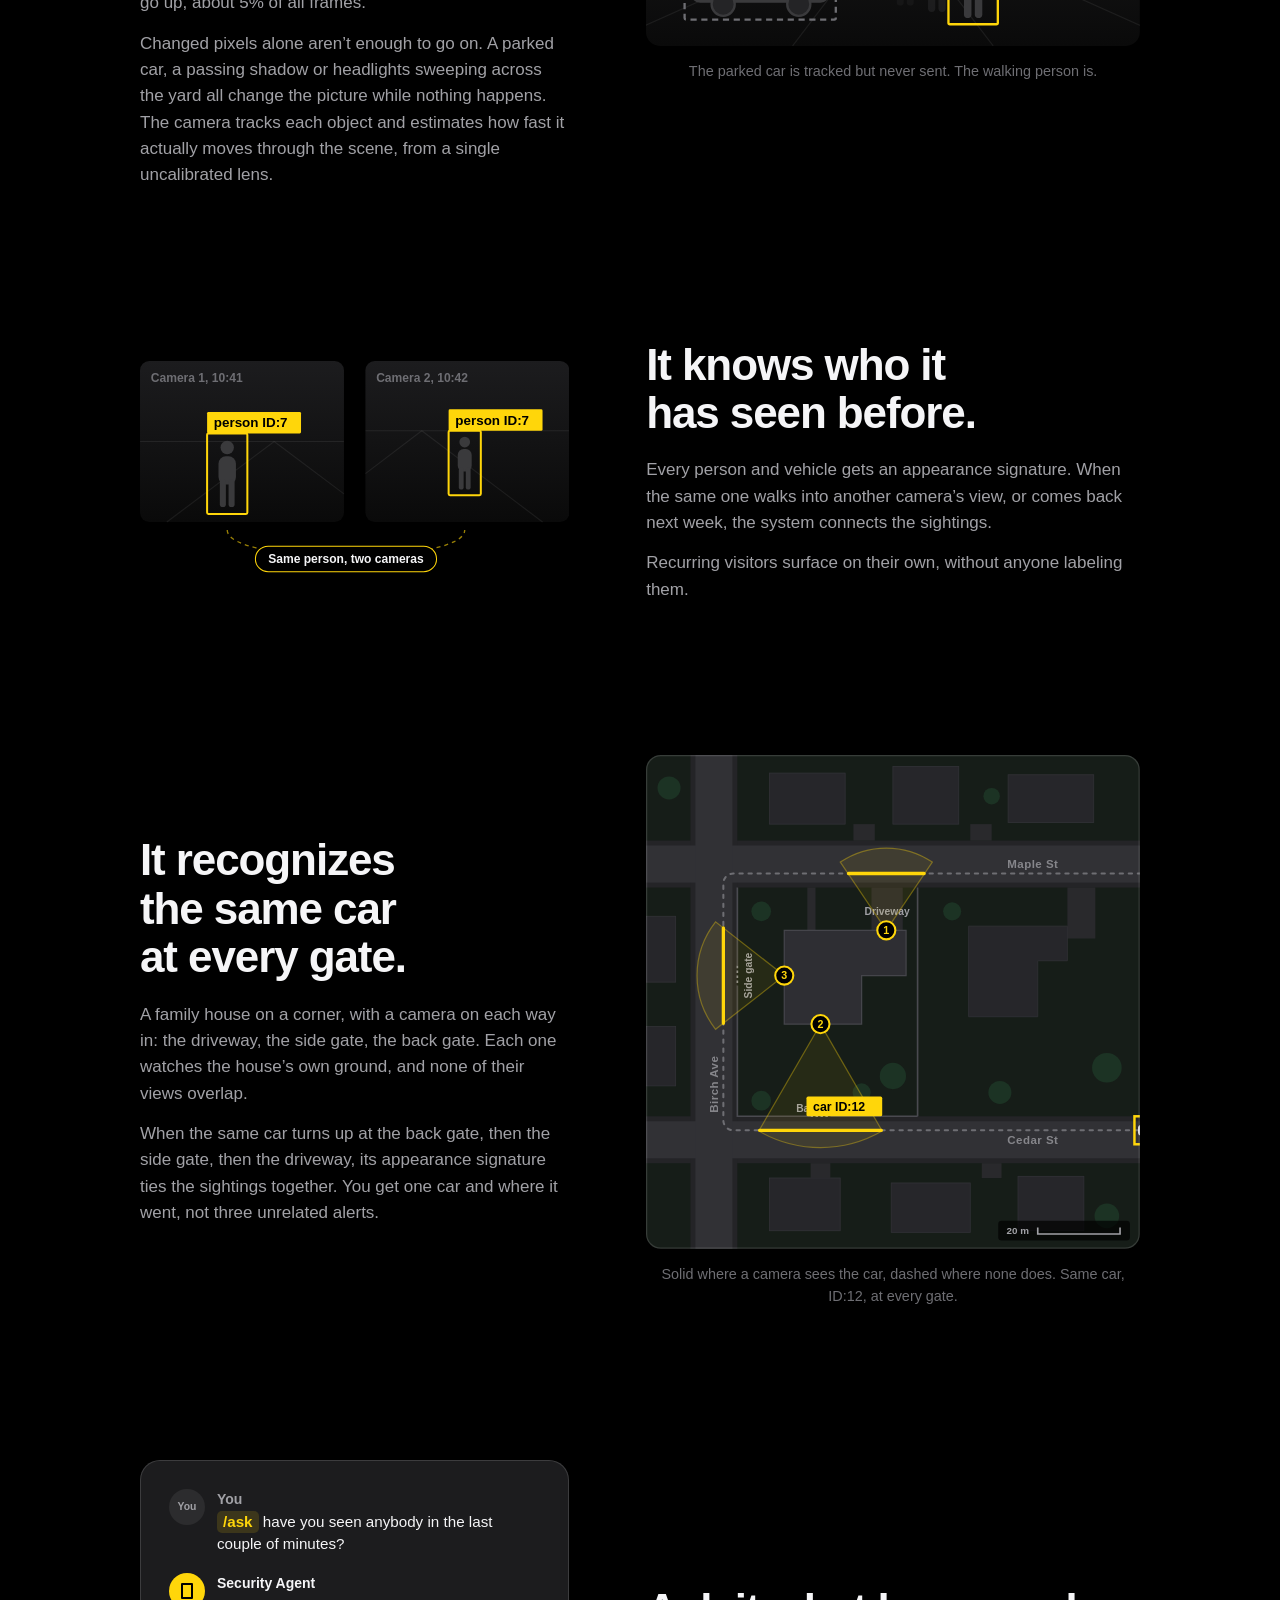
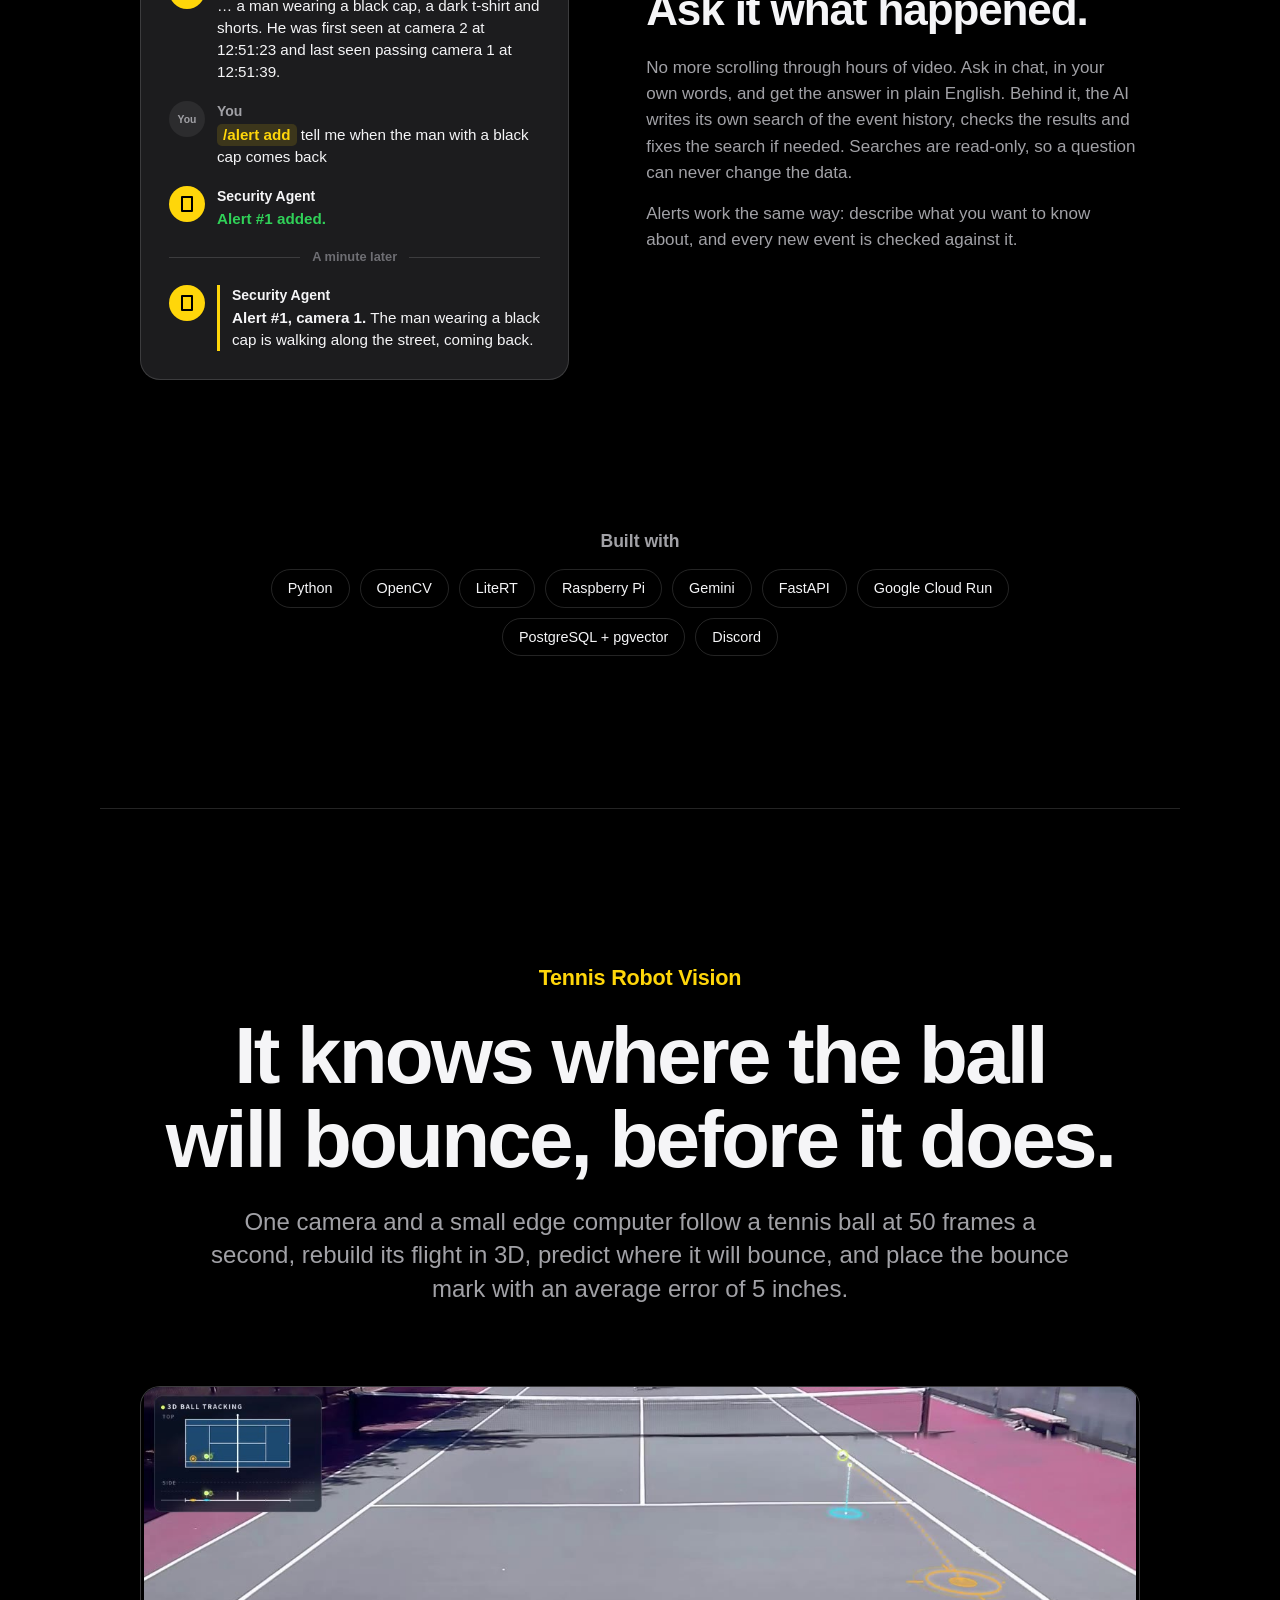
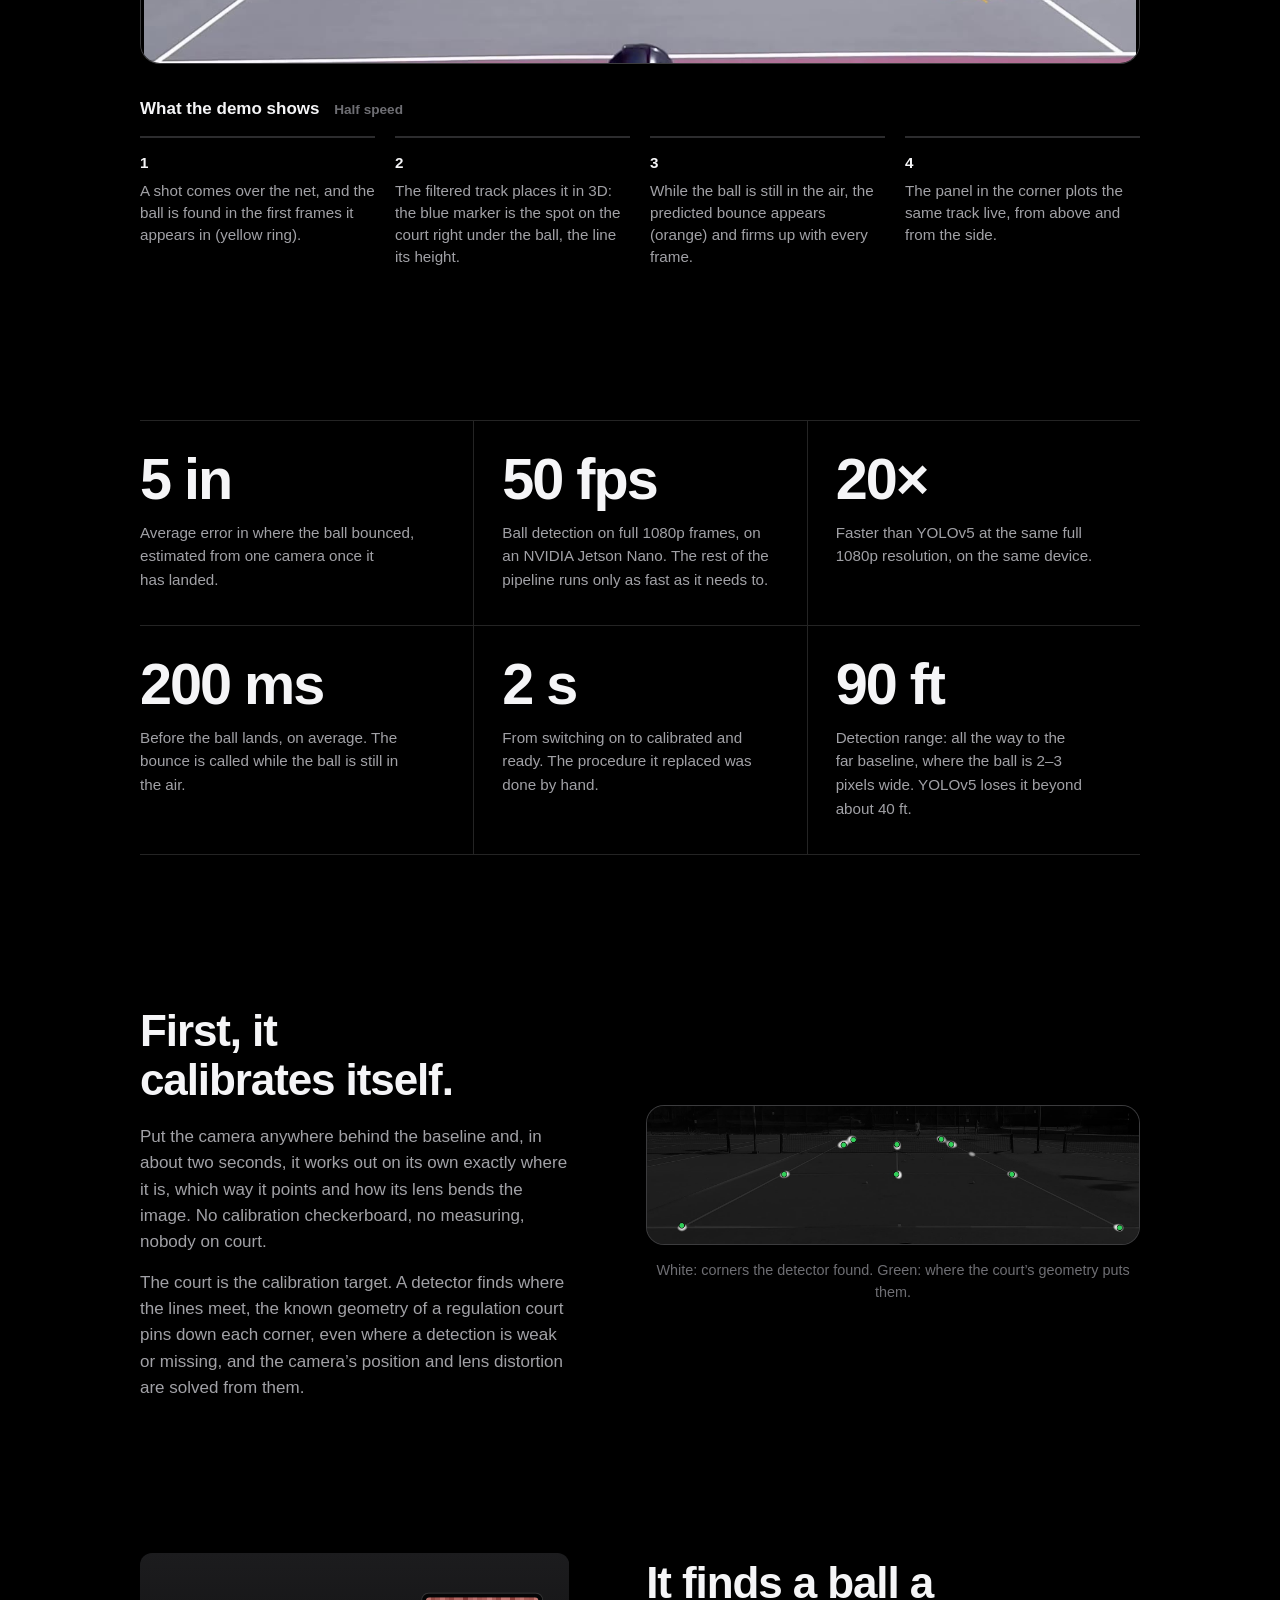
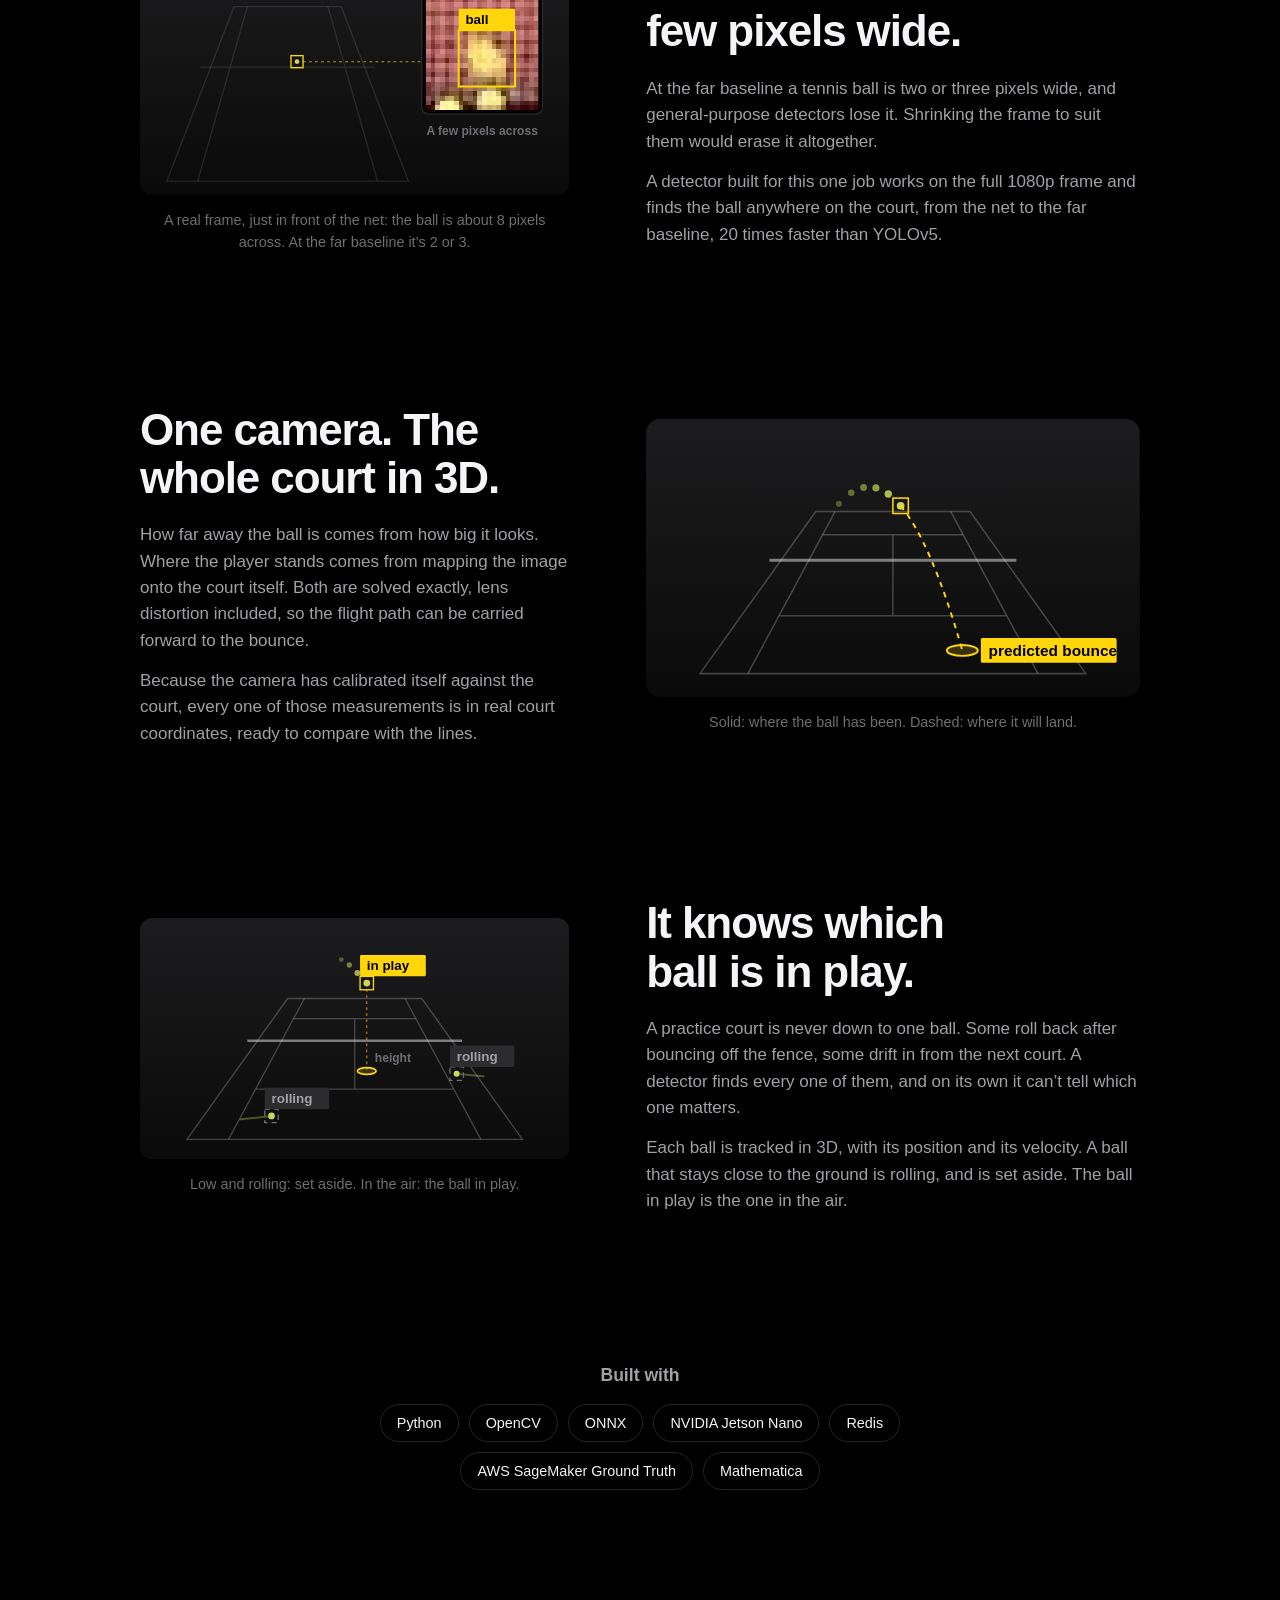
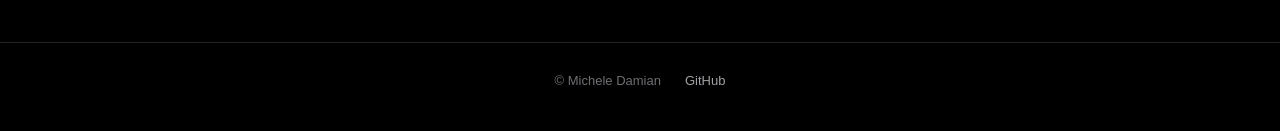
==== commit 07a63b90: "Results as a spec grid; clearer motion, map and chat copy - Results (both projects): no visible "The" ====
--- a/index.html
+++ b/index.html
@@ -118,7 +118,7 @@
 
         <!-- Results -->
         <section class="results" aria-labelledby="sa-results">
-          <h3 id="sa-results" class="block-title">The results</h3>
+          <h3 id="sa-results" class="sr-only">Results</h3>
           <ul class="stats">
             <li class="stat">
               <p class="stat__value">94%</p>
@@ -179,13 +179,18 @@
         <!-- Feature: real motion -->
         <section class="feature" aria-labelledby="f-motion">
           <div class="feature__text">
-            <h3 id="f-motion">It notices what moves, not what flickers.</h3>
-            <p>
-              Swaying branches, passing headlights, a parked car: the pixels change, but nothing is happening.
-              The camera estimates how fast each object really moves through the scene, from a single
-              uncalibrated lens, and wakes the cloud only when it matters.
-            </p>
-            <p>That’s why 95% of frames never leave the device.</p>
+            <h3 id="f-motion">It only pays for AI when something happens.</h3>
+            <p>
+              Sending every frame from every camera to an AI model in the cloud would cost a fortune.
+              So the camera decides first: only the moments when something is really moving go up,
+              about 5% of all frames.
+            </p>
+            <p>
+              Changed pixels alone aren’t enough to go on. A parked car, a passing shadow or headlights
+              sweeping across the yard all change the picture while nothing happens. The camera tracks
+              each object and estimates how fast it actually moves through the scene, from a single
+              uncalibrated lens.
+            </p>
           </div>
           <figure class="feature__visual">
             <svg class="scene" viewBox="0 110 640 250" role="img" aria-labelledby="motion-desc">
@@ -301,7 +306,7 @@
         <!-- Feature: one vehicle across cameras that don't overlap -->
         <section class="feature" aria-labelledby="f-map">
           <div class="feature__text">
-            <h3 id="f-map">Three cameras. One car, not three.</h3>
+            <h3 id="f-map">It recognizes the same car at every gate.</h3>
             <p>
               A family house on a corner, with a camera on each way in: the driveway, the side gate,
               the back gate. Each one watches the house’s own ground, and none of their views overlap.
@@ -386,15 +391,16 @@
         <!-- Feature: chat -->
         <section class="feature feature--flip" aria-labelledby="f-chat">
           <div class="feature__text">
-            <h3 id="f-chat">Ask it. Don’t scrub through footage.</h3>
-            <p>
-              A question in chat becomes a search of the event history that the AI writes, checks and
-              corrects on its own, then answers in plain English. Every search runs read-only, so a question
-              can never change the data.
-            </p>
-            <p>
-              Alerts work the same way. Describe what you care about in your own words, and every new
-              event is checked against it.
+            <h3 id="f-chat">Ask it what happened.</h3>
+            <p>
+              No more scrolling through hours of video. Ask in chat, in your own words, and get the answer
+              in plain English. Behind it, the AI writes its own search of the event history, checks the
+              results and fixes the search if needed. Searches are read-only, so a question can never change
+              the data.
+            </p>
+            <p>
+              Alerts work the same way: describe what you want to know about, and every new event is
+              checked against it.
             </p>
           </div>
           <figure class="feature__visual">
@@ -499,7 +505,7 @@
 
         <!-- Results -->
         <section class="results" aria-labelledby="tr-results">
-          <h3 id="tr-results" class="block-title">The results</h3>
+          <h3 id="tr-results" class="sr-only">Results</h3>
           <ul class="stats">
             <li class="stat">
               <p class="stat__value">5&nbsp;in</p>
--- a/assets/css/style.css
+++ b/assets/css/style.css
@@ -71,6 +71,19 @@
   font-weight: 600;
 }
 .skip:focus { top: 12px; }
+
+/* Visually hidden, still announced by screen readers */
+.sr-only {
+  position: absolute;
+  width: 1px;
+  height: 1px;
+  margin: -1px;
+  padding: 0;
+  overflow: hidden;
+  clip: rect(0 0 0 0);
+  white-space: nowrap;
+  border: 0;
+}
 
 /* Placeholders you still have to fill in: impossible to miss */
 .ph {
@@ -437,25 +450,32 @@
   margin-bottom: clamp(2.5rem, 5vw, 4rem);
 }
 
+/* A spec-sheet grid: hairlines between the figures, no heading */
 .stats {
   display: grid;
   grid-template-columns: repeat(3, 1fr);
-  column-gap: clamp(24px, 4vw, 56px);
-  row-gap: clamp(40px, 6vw, 72px);
-}
+  border-top: 1px solid var(--line);
+}
+
+.stat {
+  padding: 30px 28px 34px;
+  border-bottom: 1px solid var(--line);
+}
+.stat:nth-child(3n+1) { padding-left: 0; }
+.stat:not(:nth-child(3n+1)) { border-left: 1px solid var(--line); }
 
 .stat__value {
-  font-size: clamp(3rem, 6.5vw, 5rem);
+  font-size: clamp(2.5rem, 4.6vw, 3.6rem);
   font-weight: 700;
   line-height: 1;
-  letter-spacing: -0.04em;
-  font-variant-numeric: tabular-nums;
+  letter-spacing: -0.035em;
 }
 
 .stat__text {
-  margin-top: 14px;
+  margin-top: 12px;
   color: var(--muted);
-  max-width: 19em;
+  font-size: 0.95rem;
+  max-width: 22em;
   text-wrap: pretty;
 }
 
@@ -766,6 +786,9 @@
    ========================================================== */
 @media (max-width: 900px) {
   .stats { grid-template-columns: repeat(2, 1fr); }
+  .stat:nth-child(n) { padding-left: 28px; border-left: 0; }
+  .stat:nth-child(2n+1) { padding-left: 0; }
+  .stat:nth-child(2n) { border-left: 1px solid var(--line); }
   .feature { grid-template-columns: 1fr; }
   .feature--flip .feature__text { order: 0; }
 }
@@ -777,6 +800,7 @@
   .film__frame { border-radius: 14px; }
 
   .stats { grid-template-columns: 1fr; }
+  .stat:nth-child(n) { padding: 22px 0 24px; border-left: 0; }
 
   .flow__steps { grid-template-columns: 1fr; gap: 36px; }
   .flow__steps::before { display: none; }
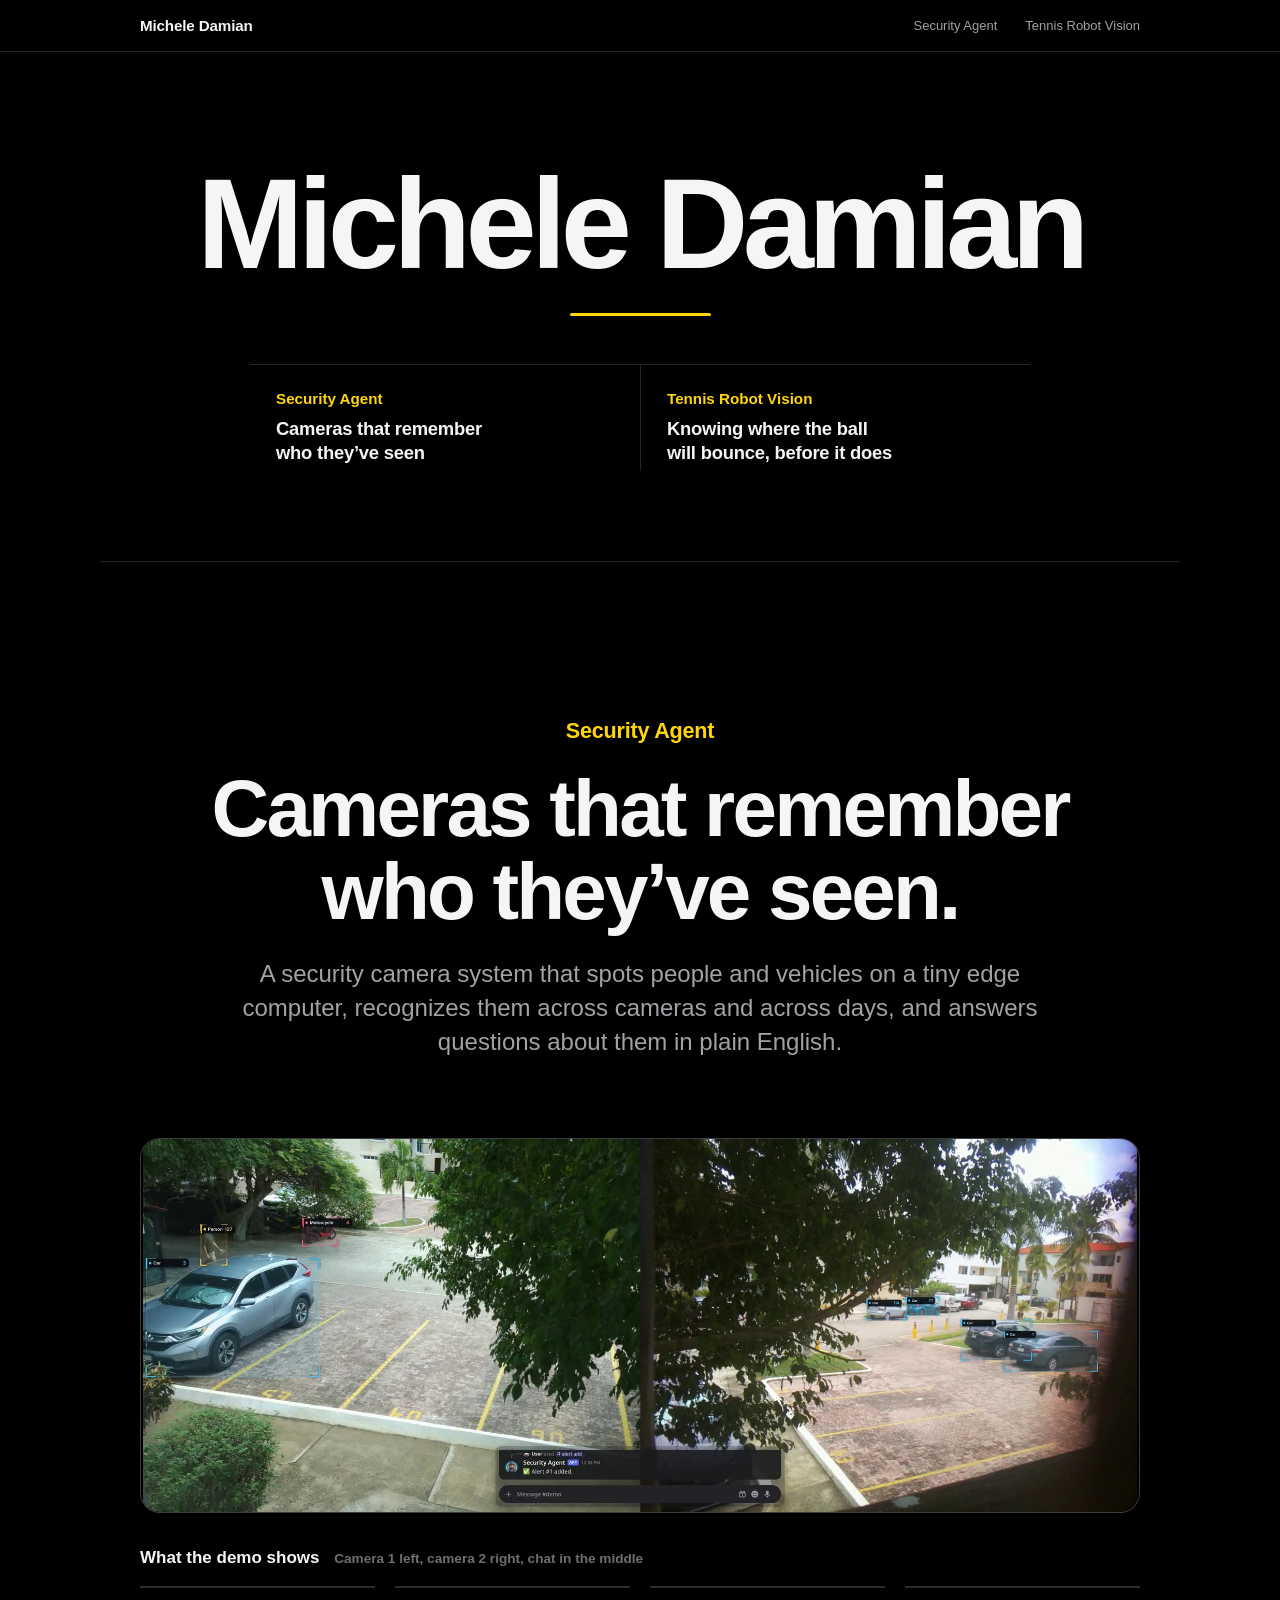
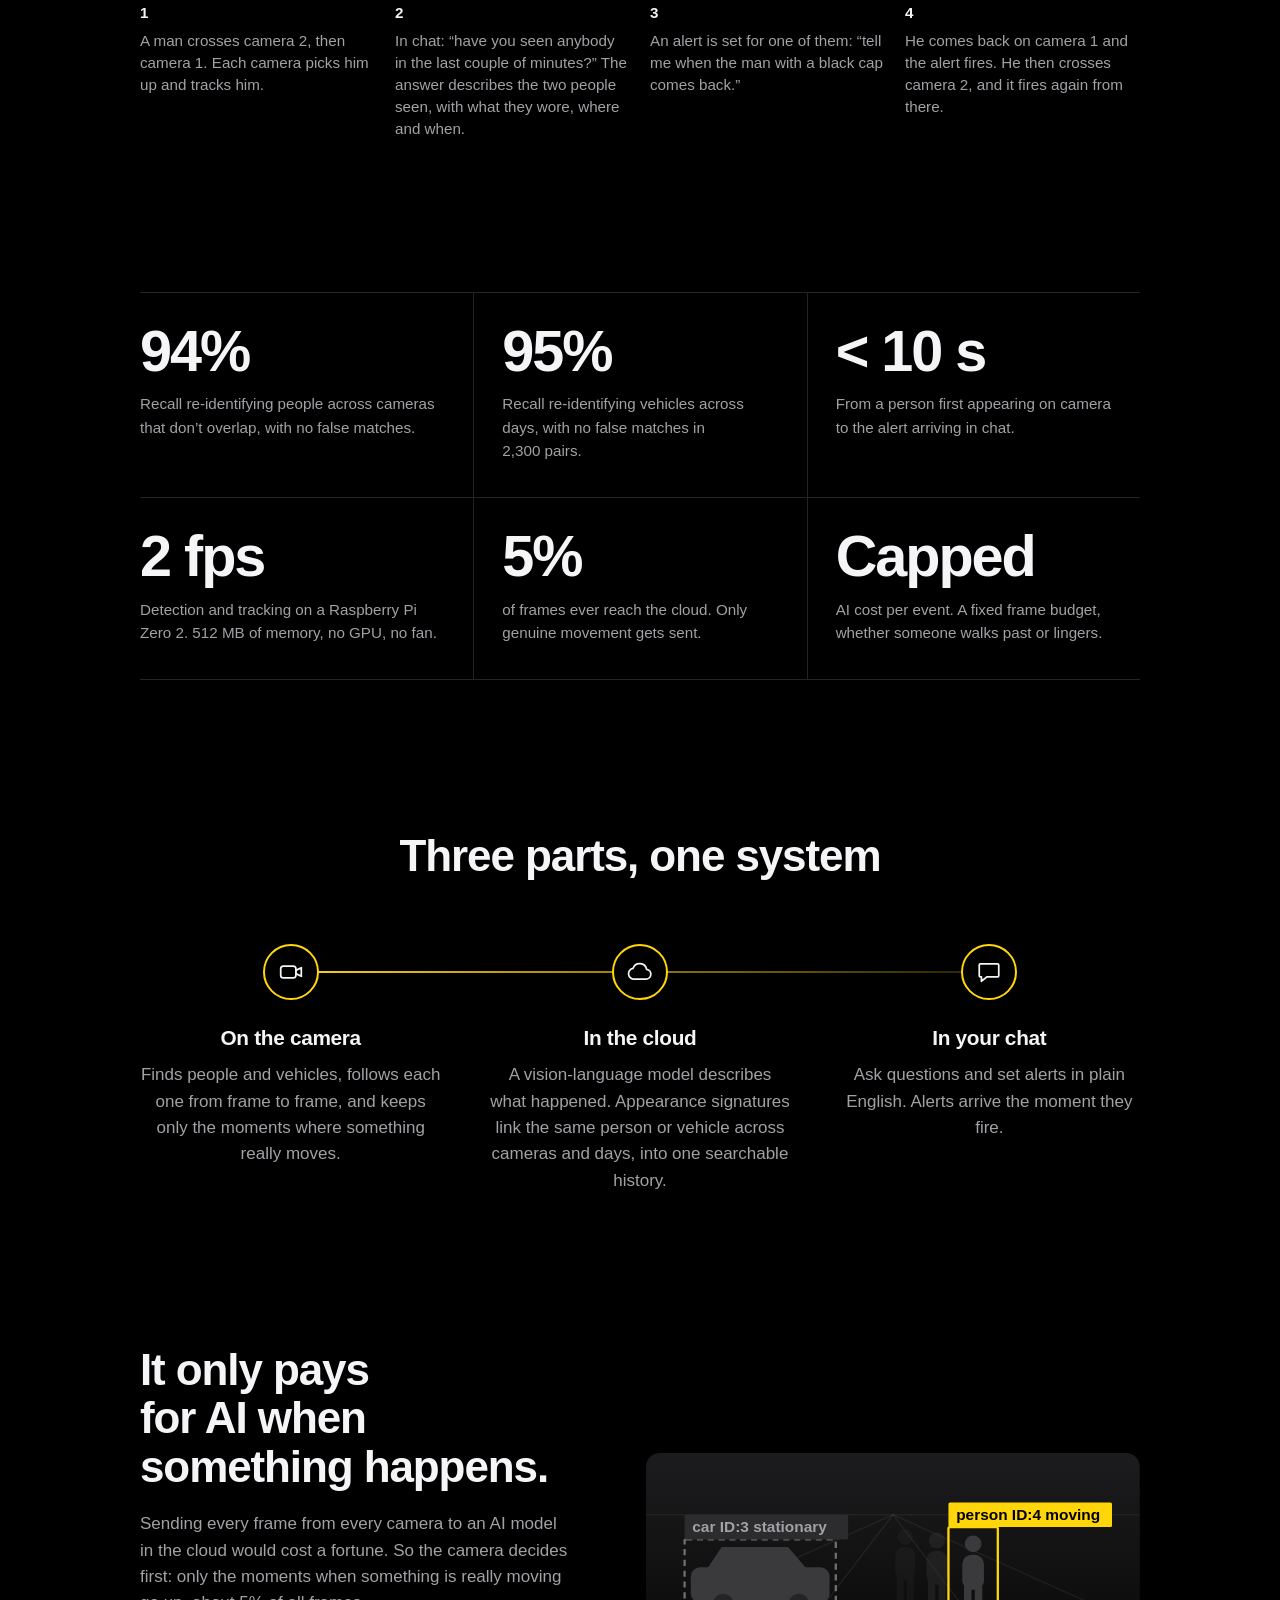
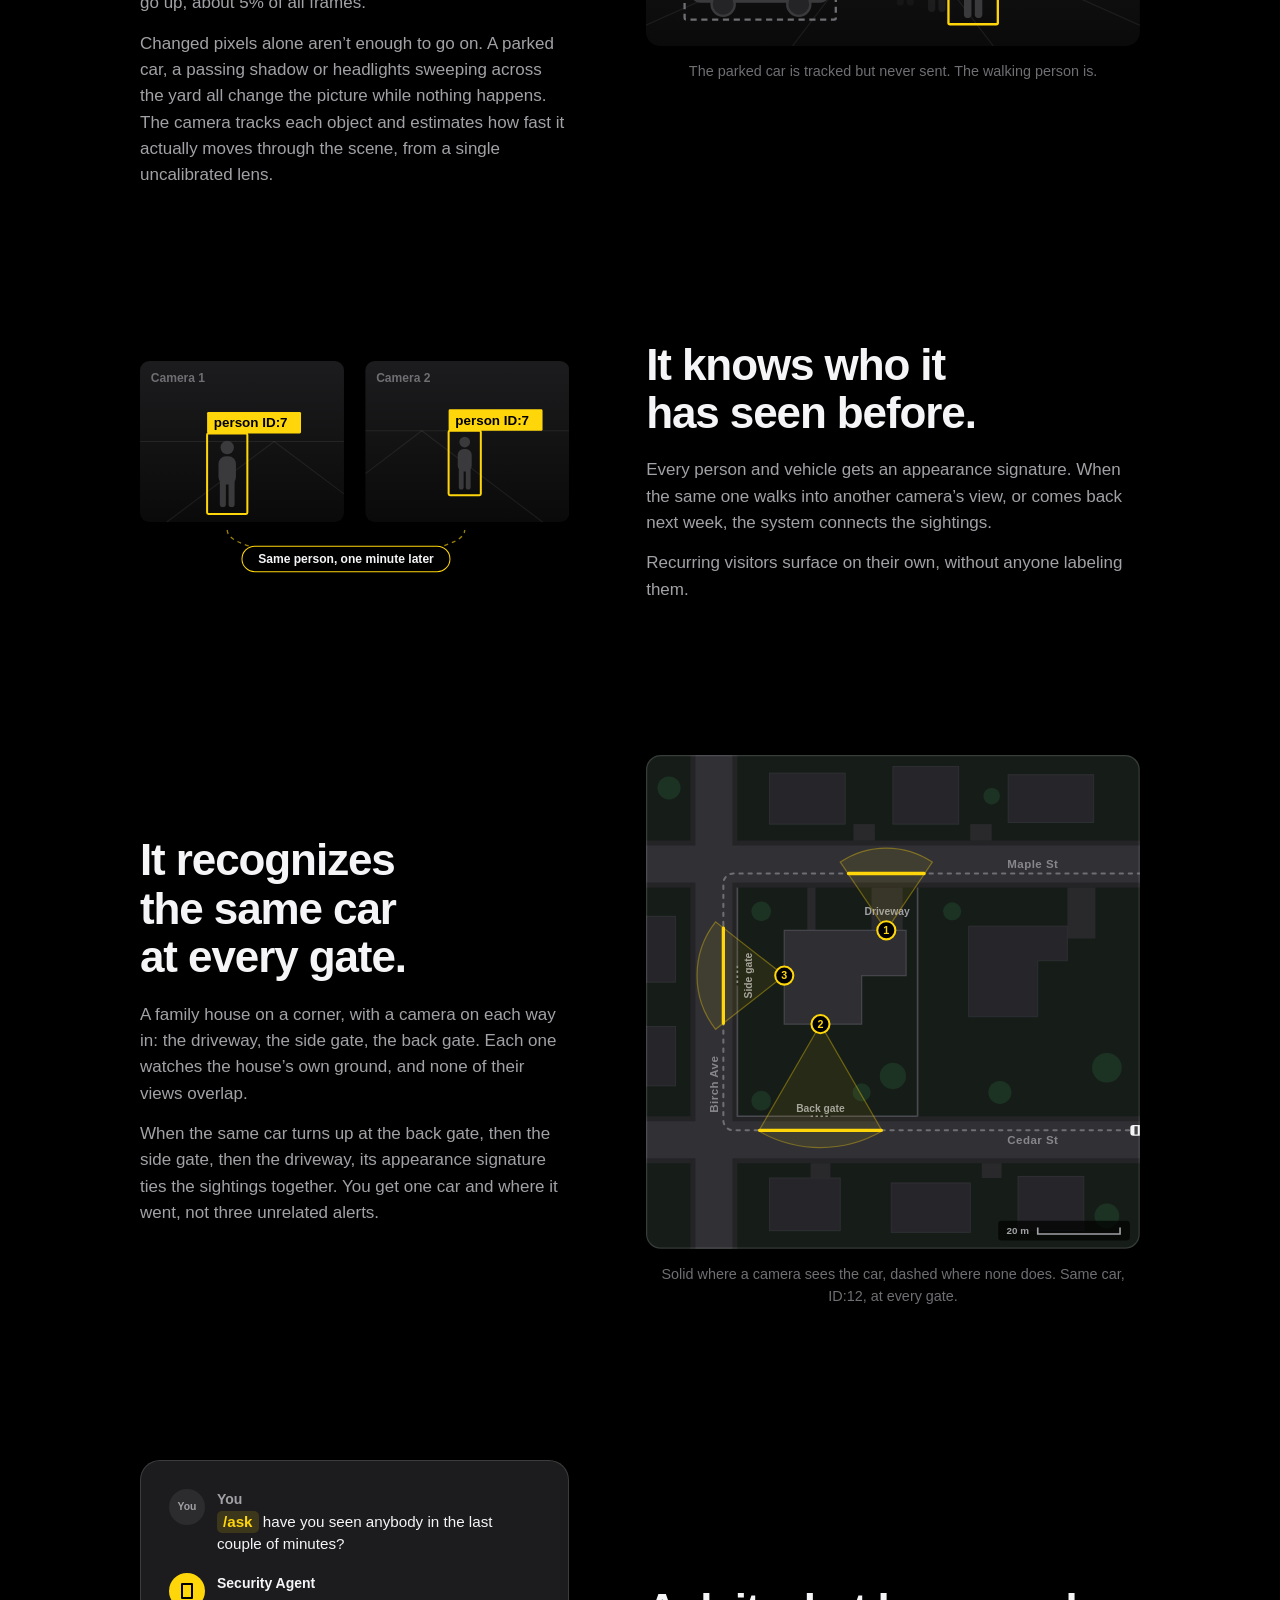
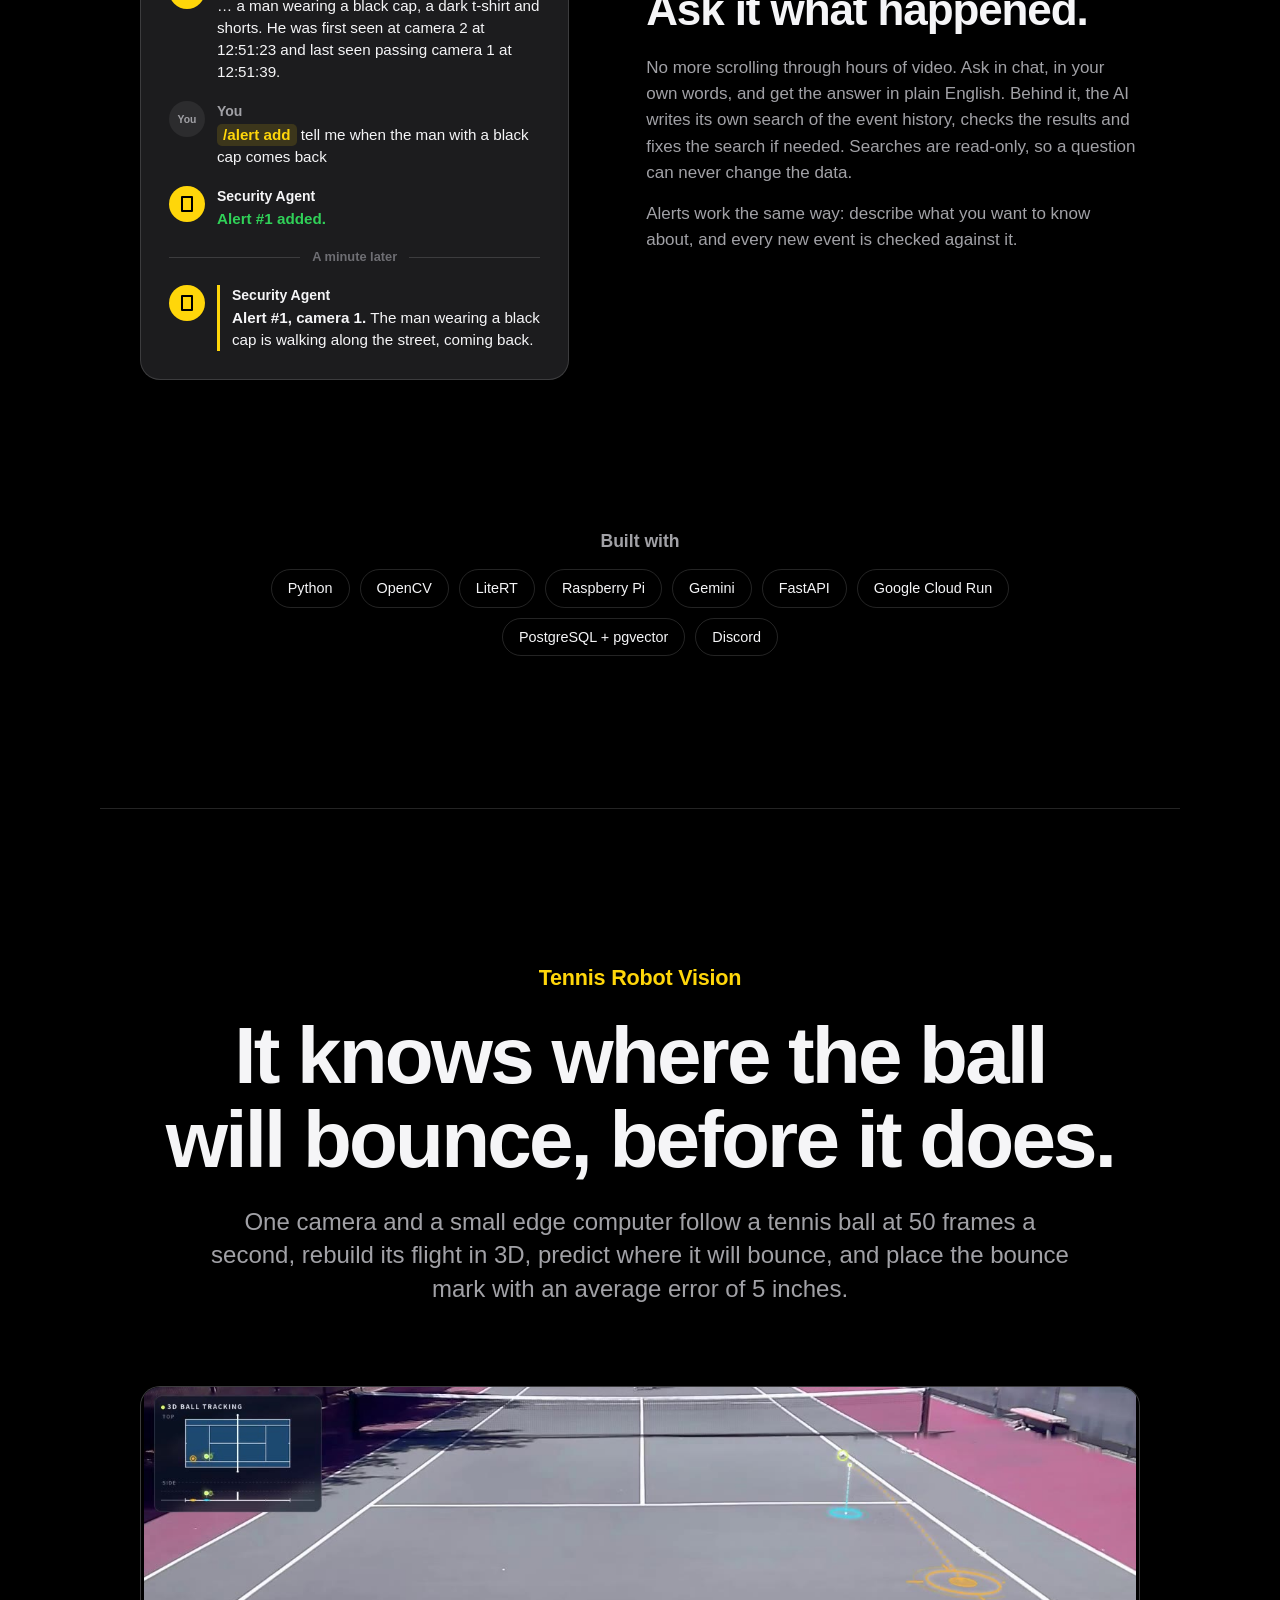
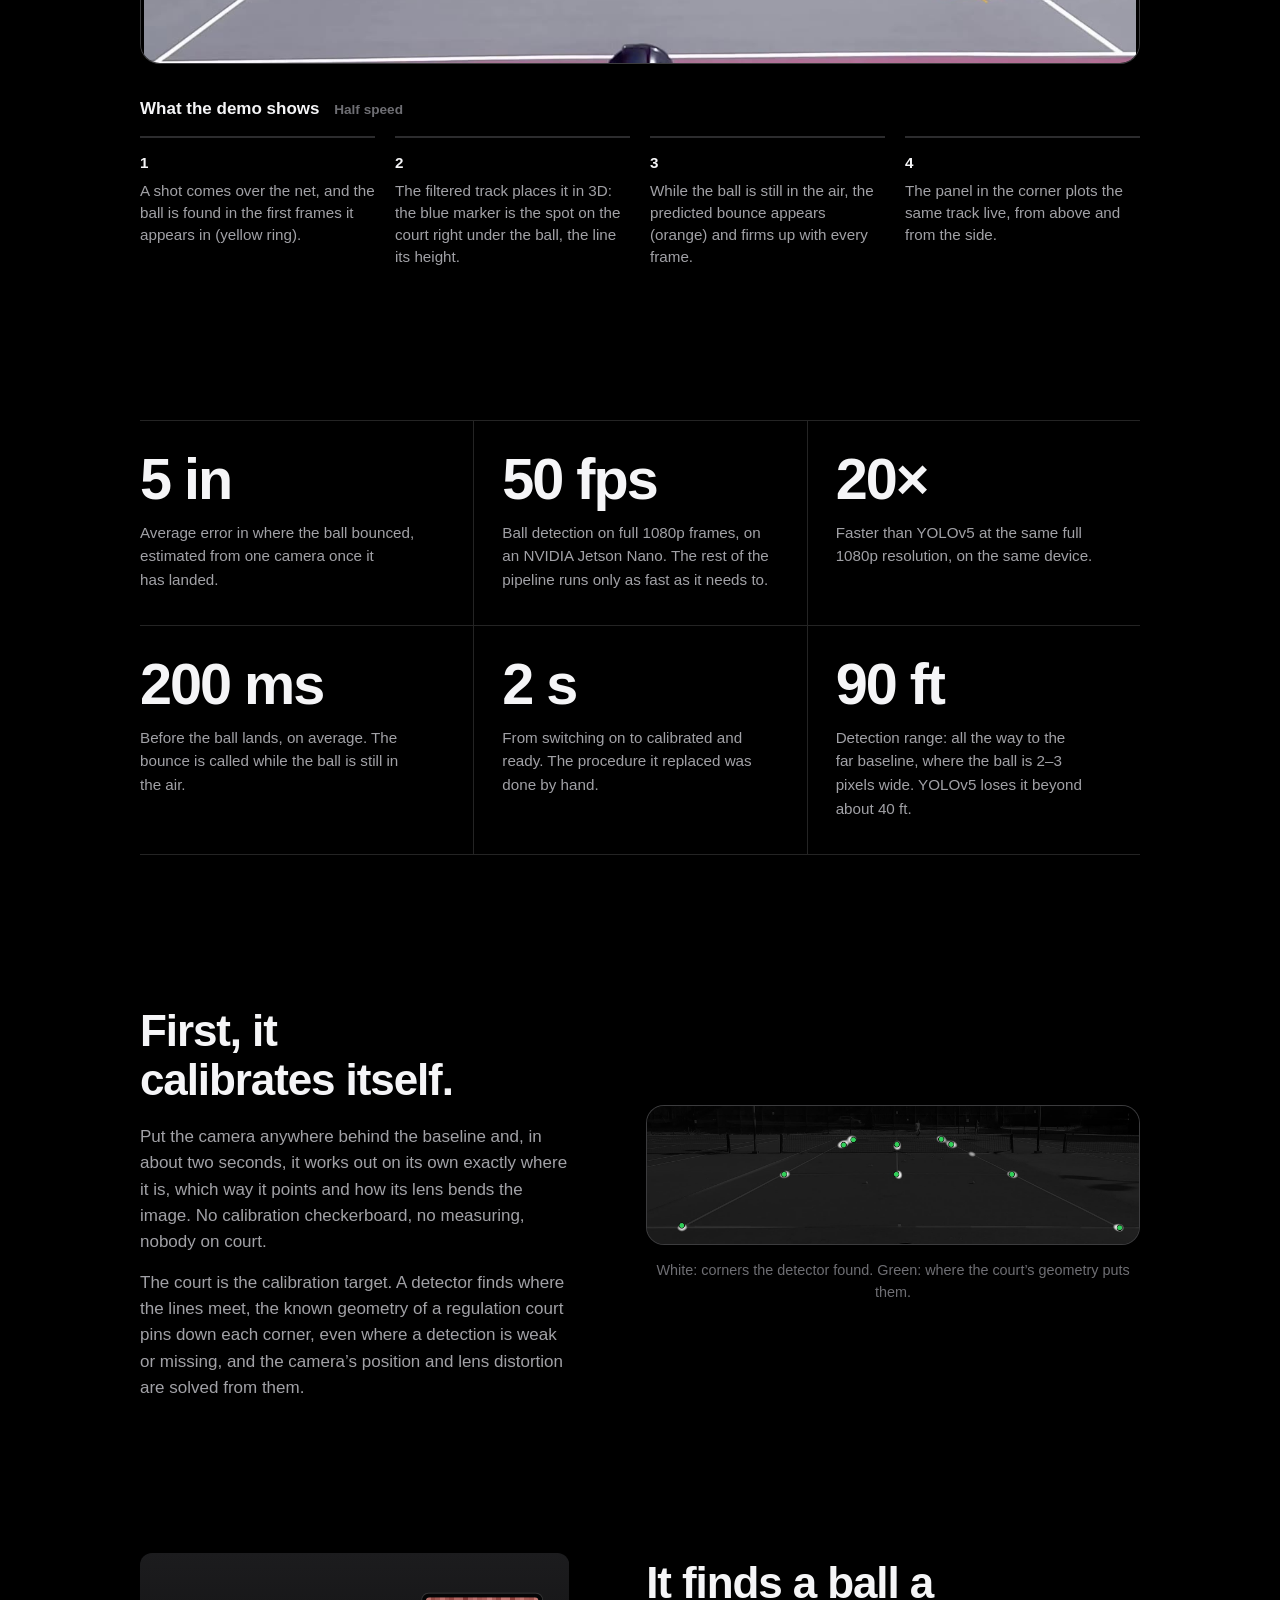
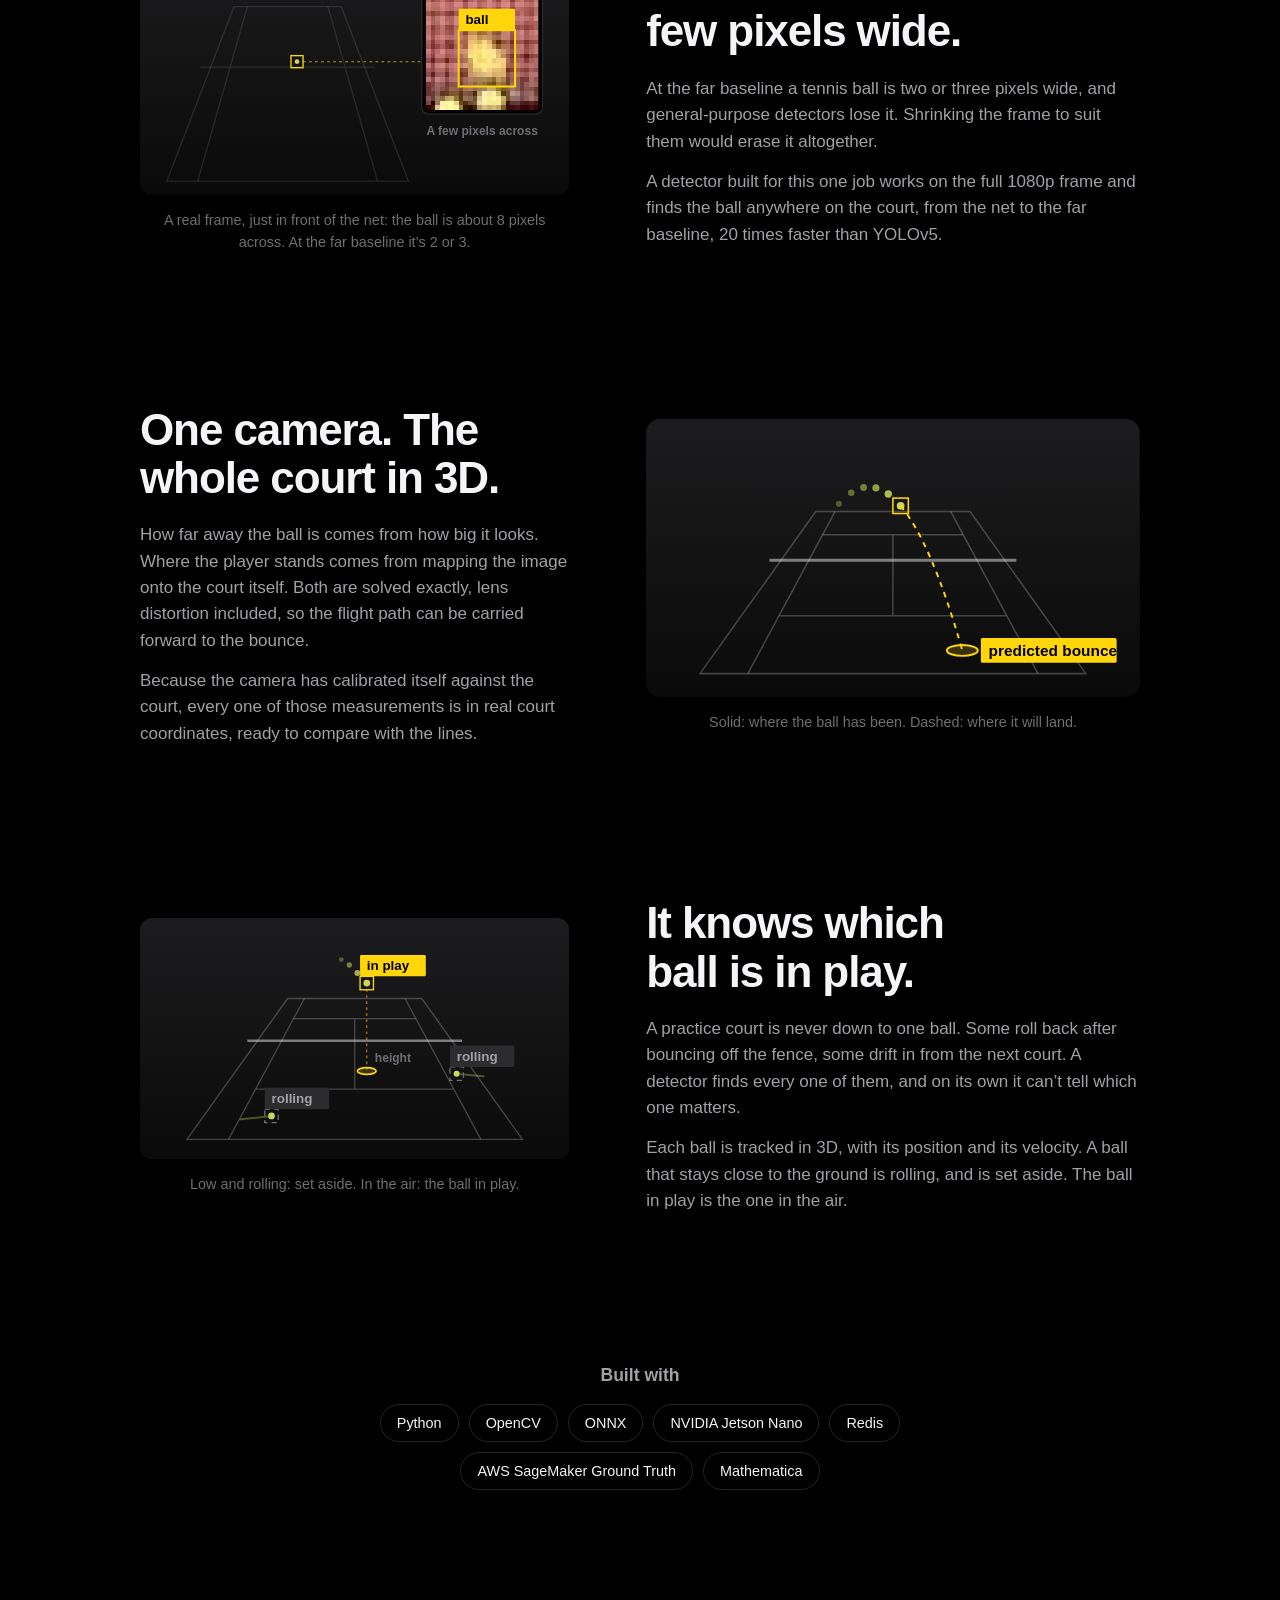
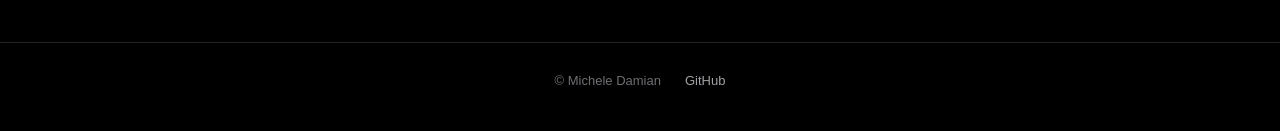
==== commit 45690710: "Re-ID illustration: elapsed time instead of clock times Camera labels drop the times; the link pill " ====
--- a/index.html
+++ b/index.html
@@ -255,7 +255,7 @@
           </div>
           <figure class="feature__visual">
             <svg class="scene" viewBox="0 0 640 330" role="img" aria-labelledby="reid-desc">
-              <title id="reid-desc">The same person seen by camera 1 and then camera 2, keeping the same identity</title>
+              <title id="reid-desc">The same person seen by camera 1 and, one minute later, by camera 2, keeping the same identity</title>
               <defs>
                 <linearGradient id="sky2" x1="0" y1="0" x2="0" y2="1">
                   <stop offset="0" stop-color="#1c1c1e"/>
@@ -270,7 +270,7 @@
                 <line x1="200" y1="120" x2="40" y2="240"/>
                 <line x1="200" y1="120" x2="304" y2="198"/>
               </g>
-              <text class="scene__label" x="16" y="32">Camera 1, 10:41</text>
+              <text class="scene__label" x="16" y="32">Camera 1</text>
               <use href="#walker" x="110" y="118" width="40" height="100" class="scene__obj"/>
               <rect class="box box--live" x="100" y="108" width="60" height="120" rx="2"/>
               <g class="tag tag--live" transform="translate(100 76)">
@@ -285,7 +285,7 @@
                 <line x1="420" y1="104" x2="336" y2="168"/>
                 <line x1="420" y1="104" x2="600" y2="240"/>
               </g>
-              <text class="scene__label" x="352" y="32">Camera 2, 10:42</text>
+              <text class="scene__label" x="352" y="32">Camera 2</text>
               <use href="#walker" x="468" y="112" width="32" height="80" class="scene__obj"/>
               <rect class="box box--live" x="460" y="104" width="48" height="96" rx="2"/>
               <g class="tag tag--live" transform="translate(460 72)">
@@ -295,9 +295,9 @@
 
               <!-- Link -->
               <path class="scene__link" d="M130 252 C130 304, 484 304, 484 252"/>
-              <g class="pill" transform="translate(172 276)">
-                <rect width="270" height="38" rx="19"/>
-                <text x="135" y="25" text-anchor="middle">Same person, two cameras</text>
+              <g class="pill" transform="translate(152 276)">
+                <rect width="310" height="38" rx="19"/>
+                <text x="155" y="25" text-anchor="middle">Same person, one minute later</text>
               </g>
             </svg>
           </figure>
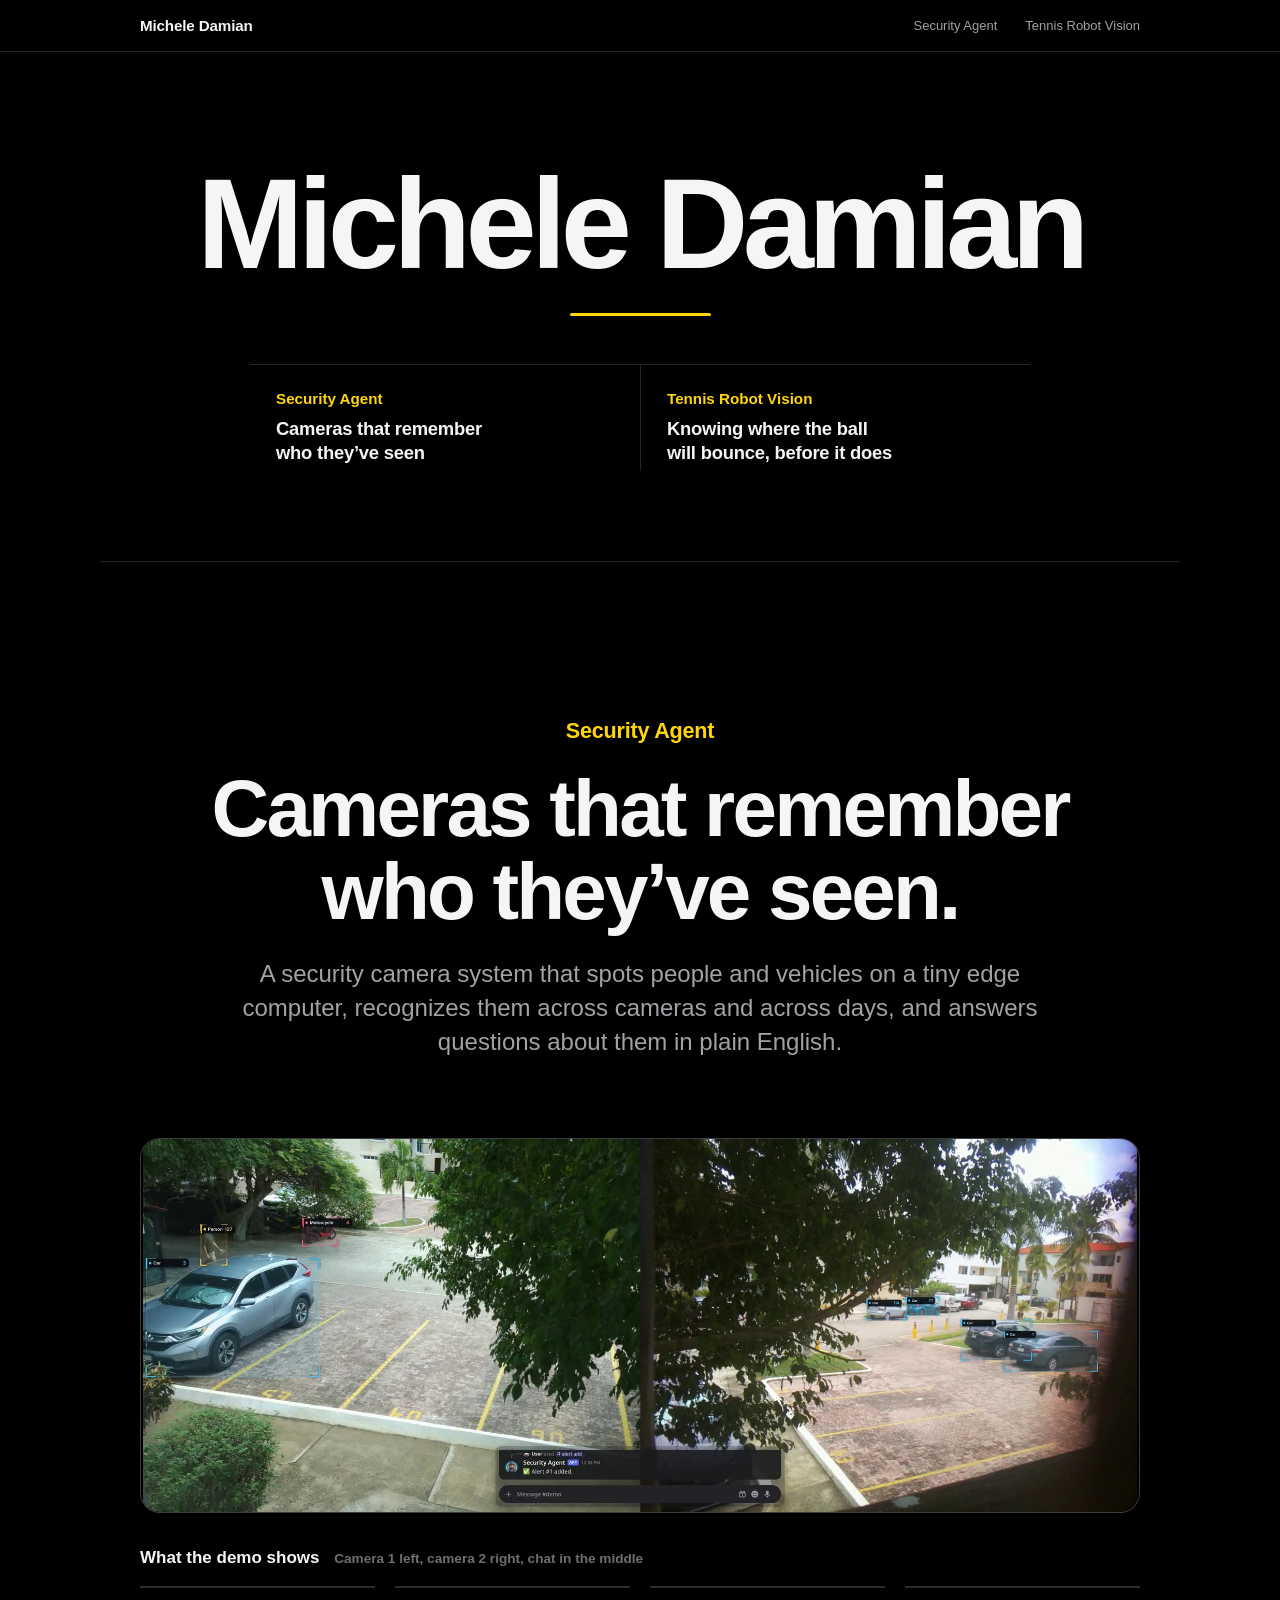
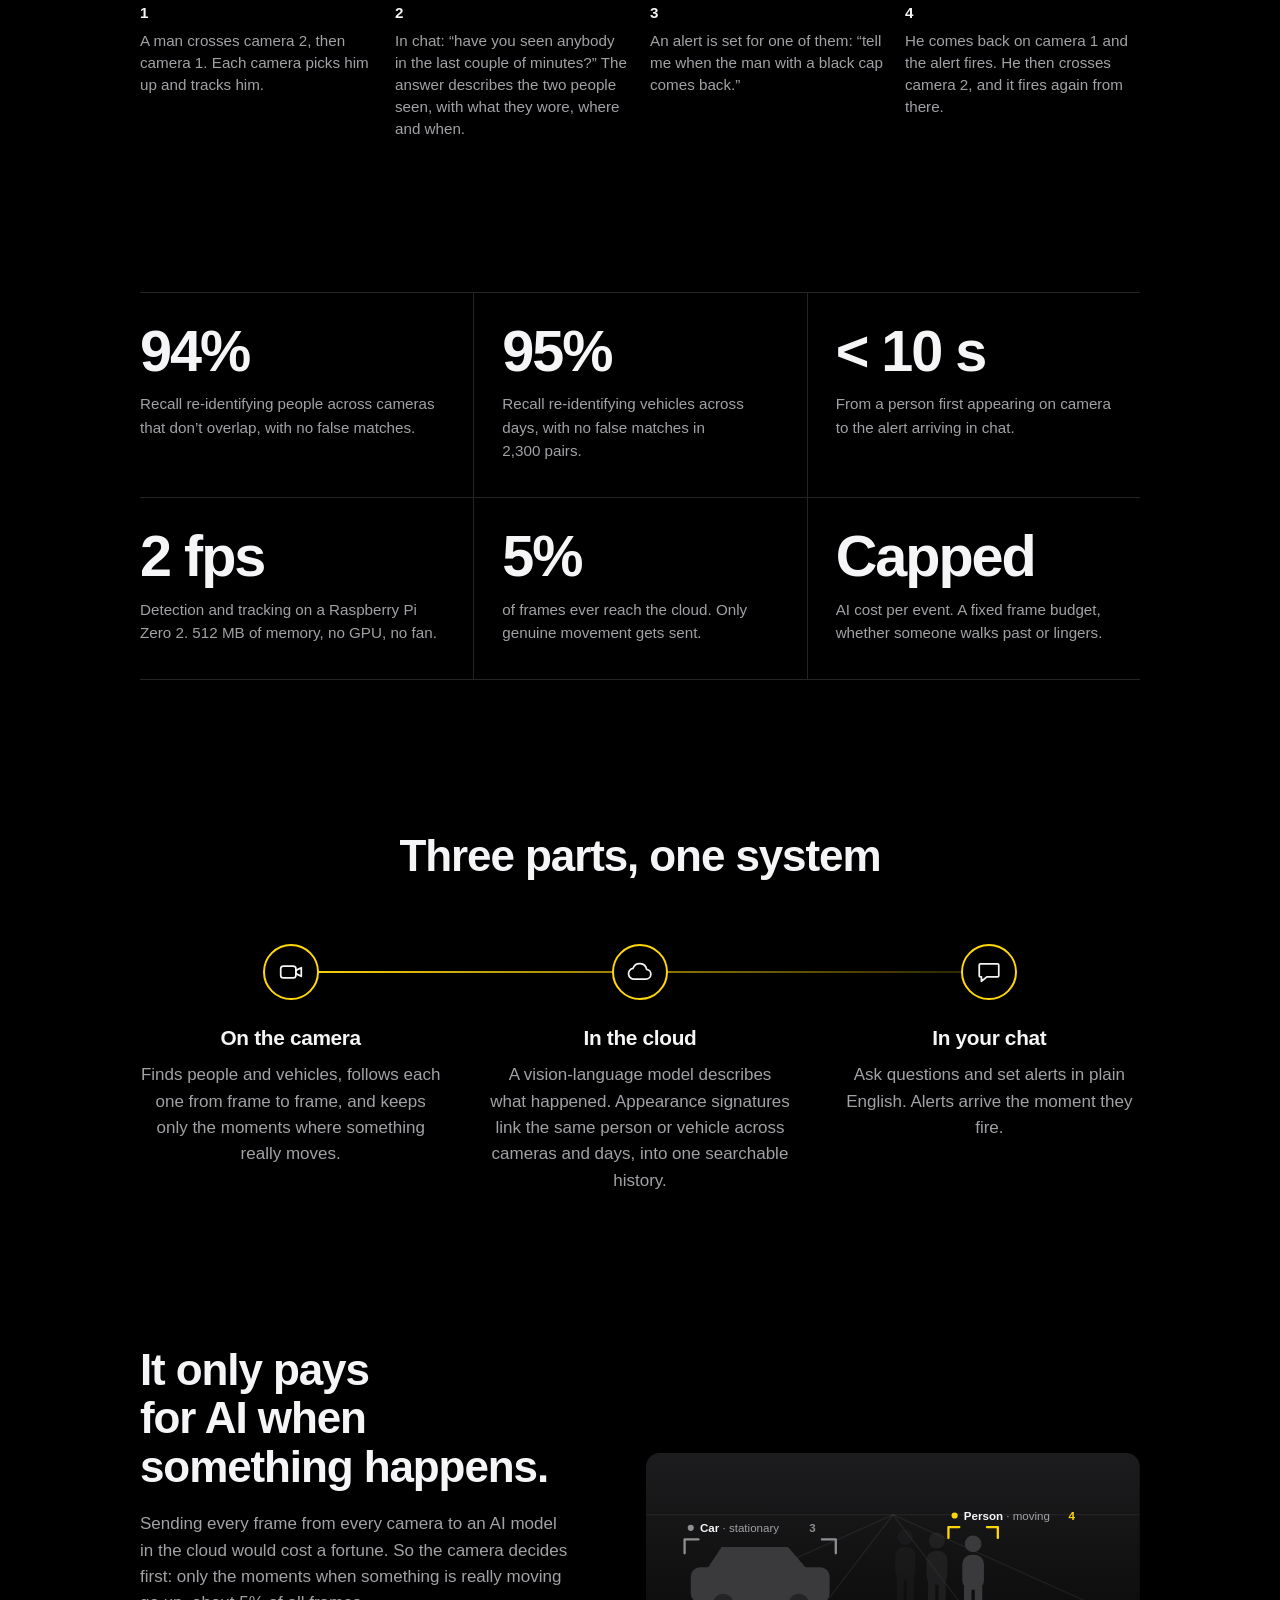
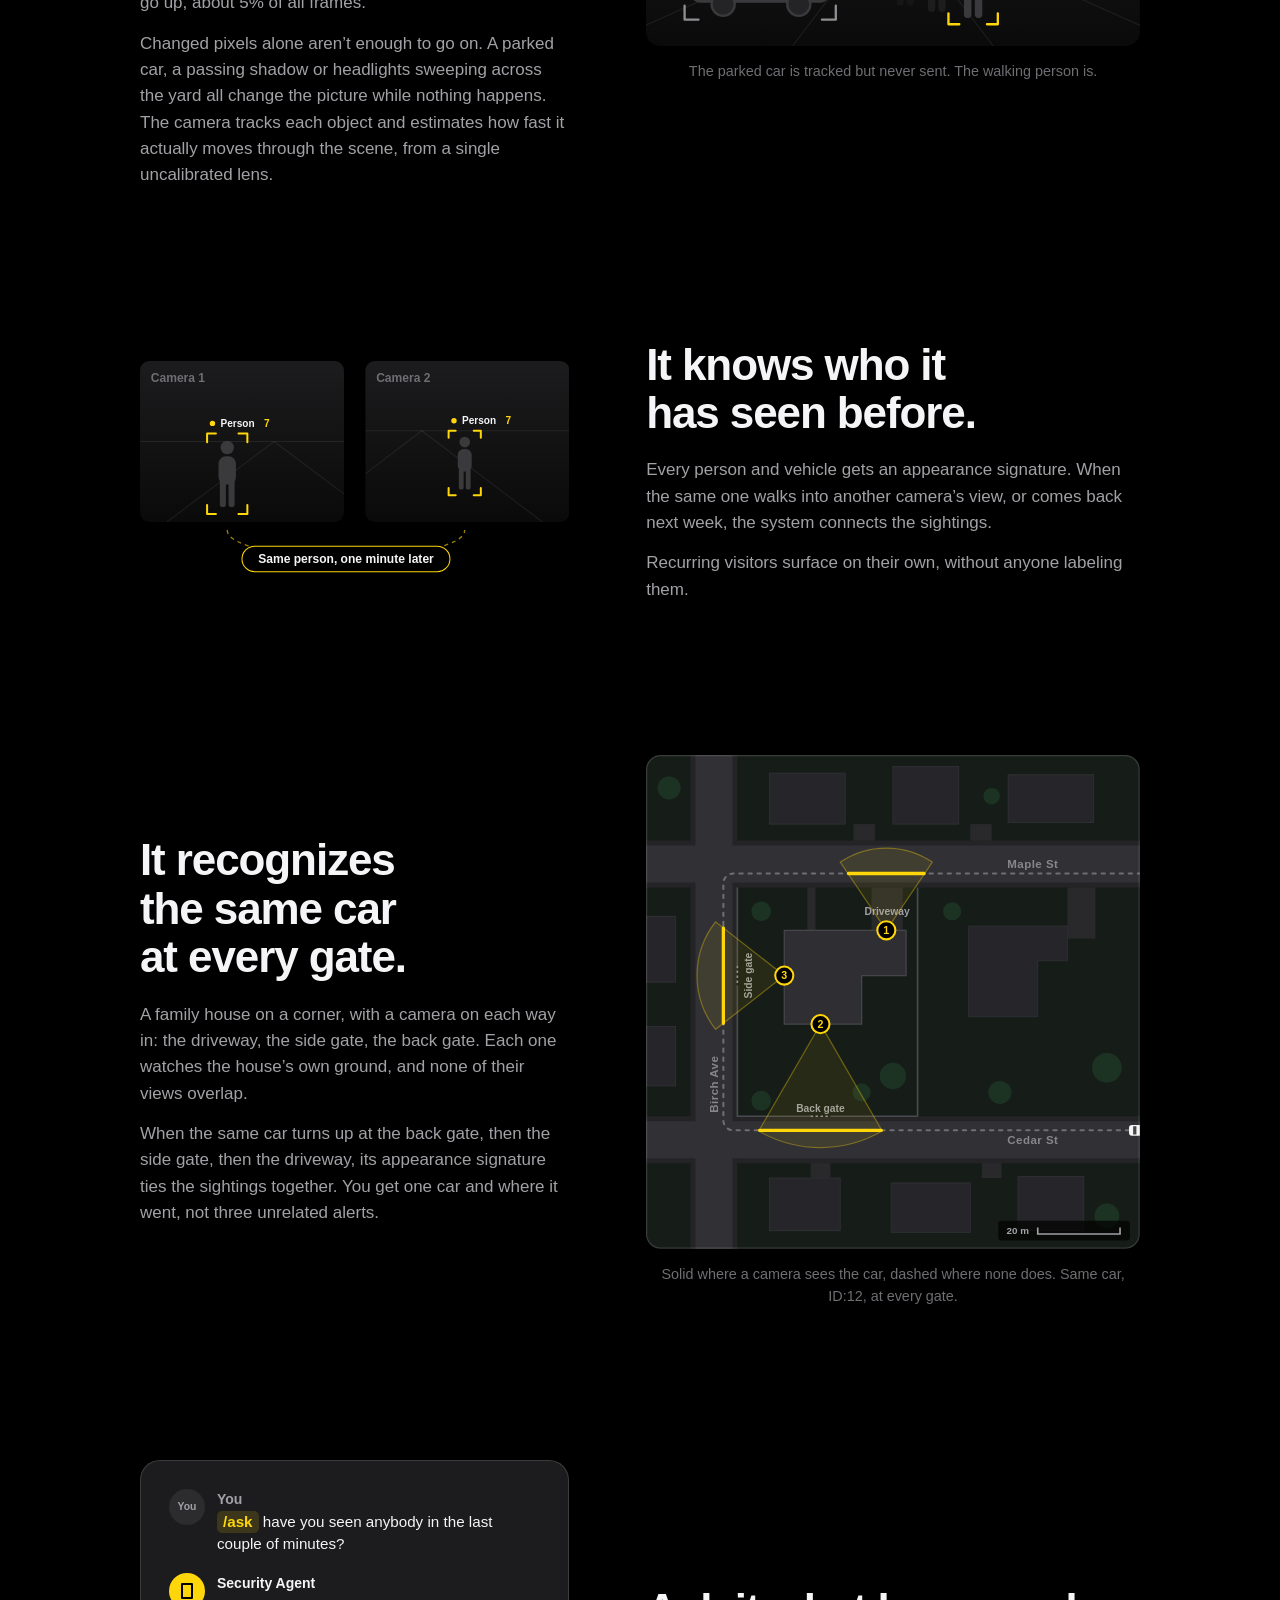
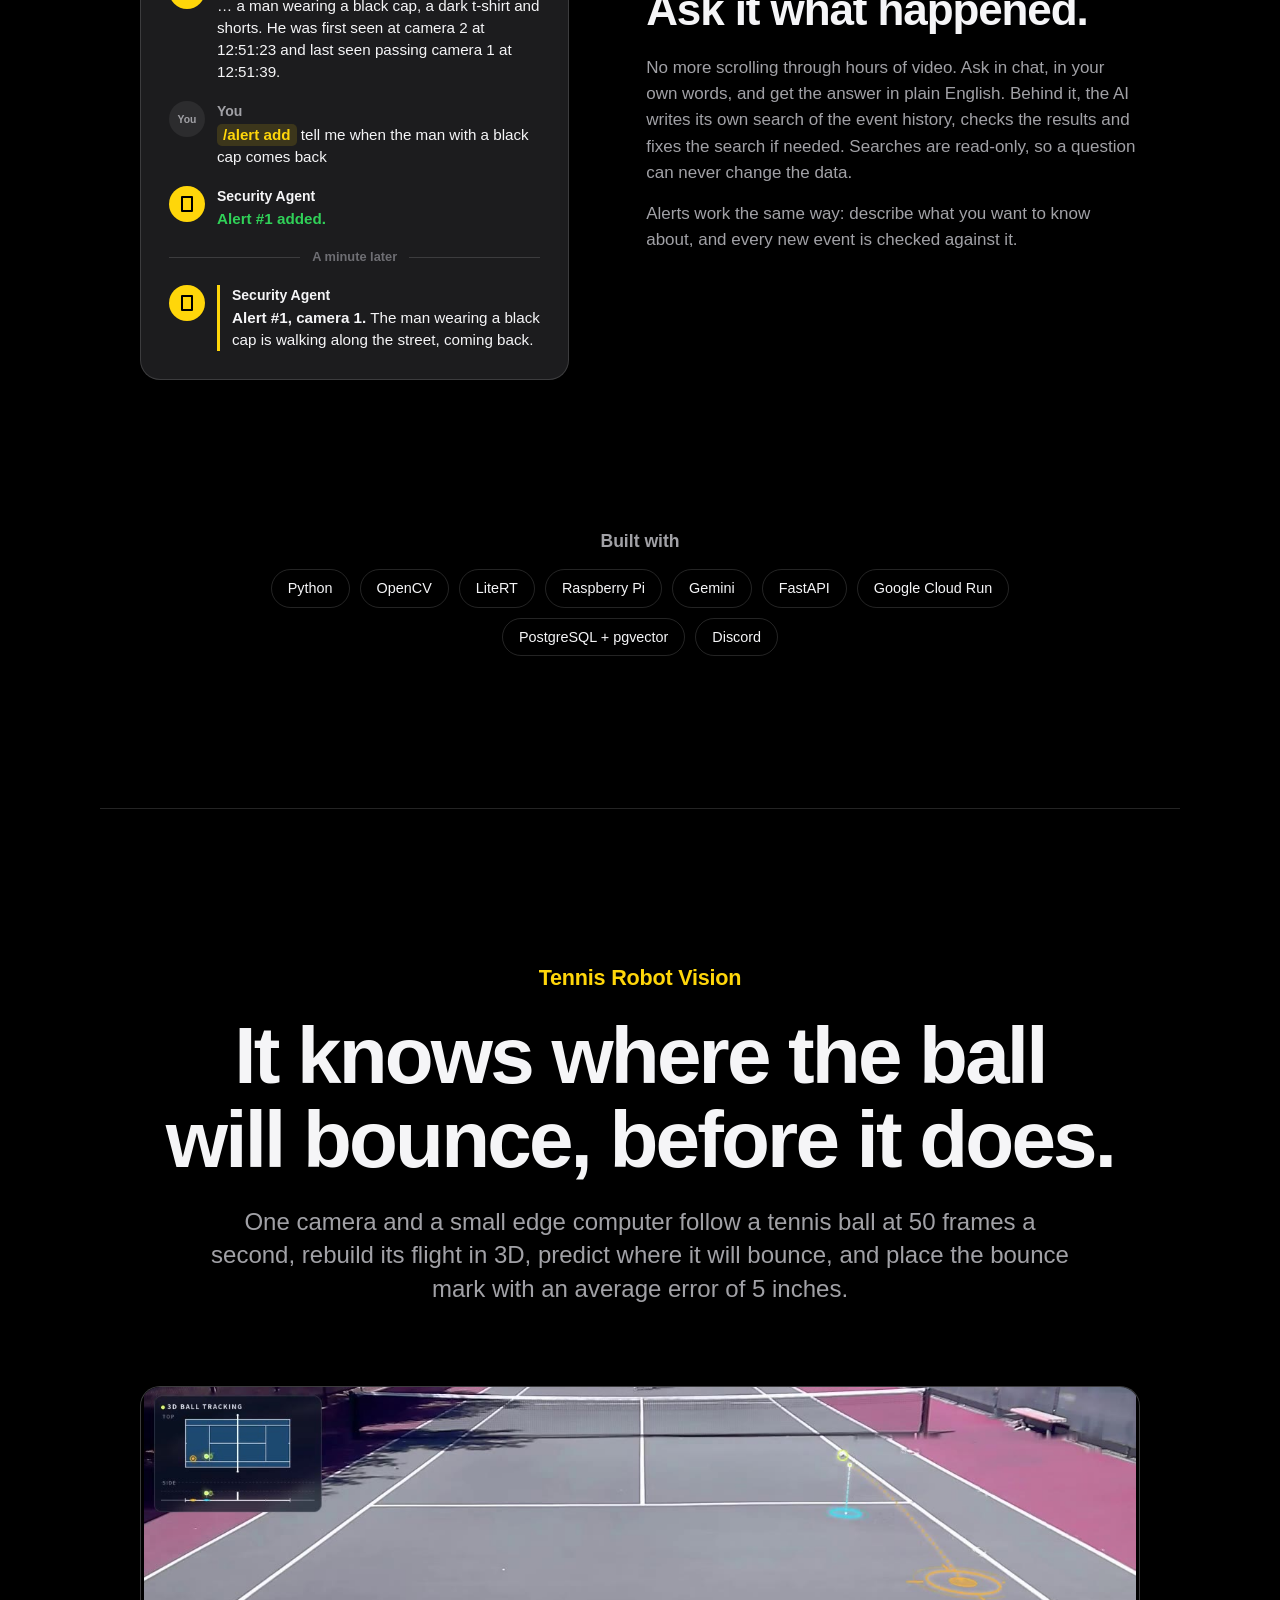
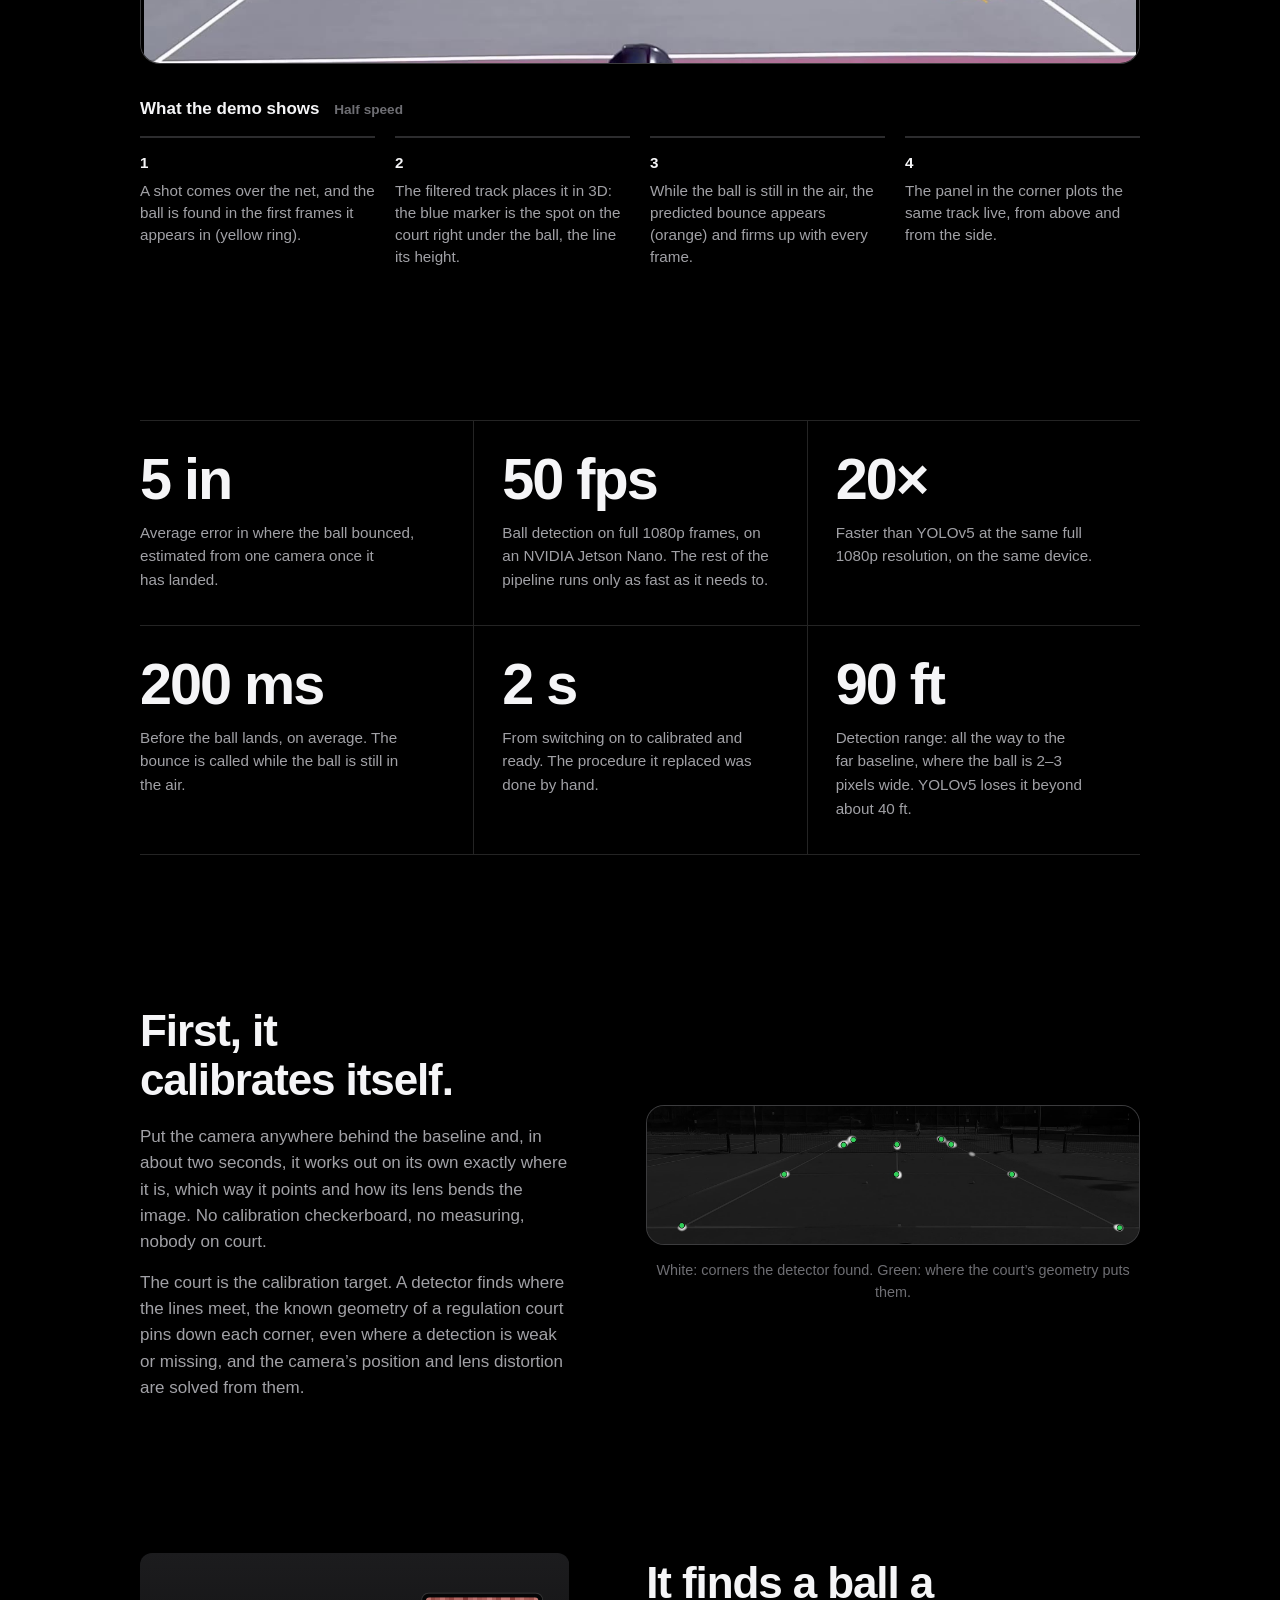
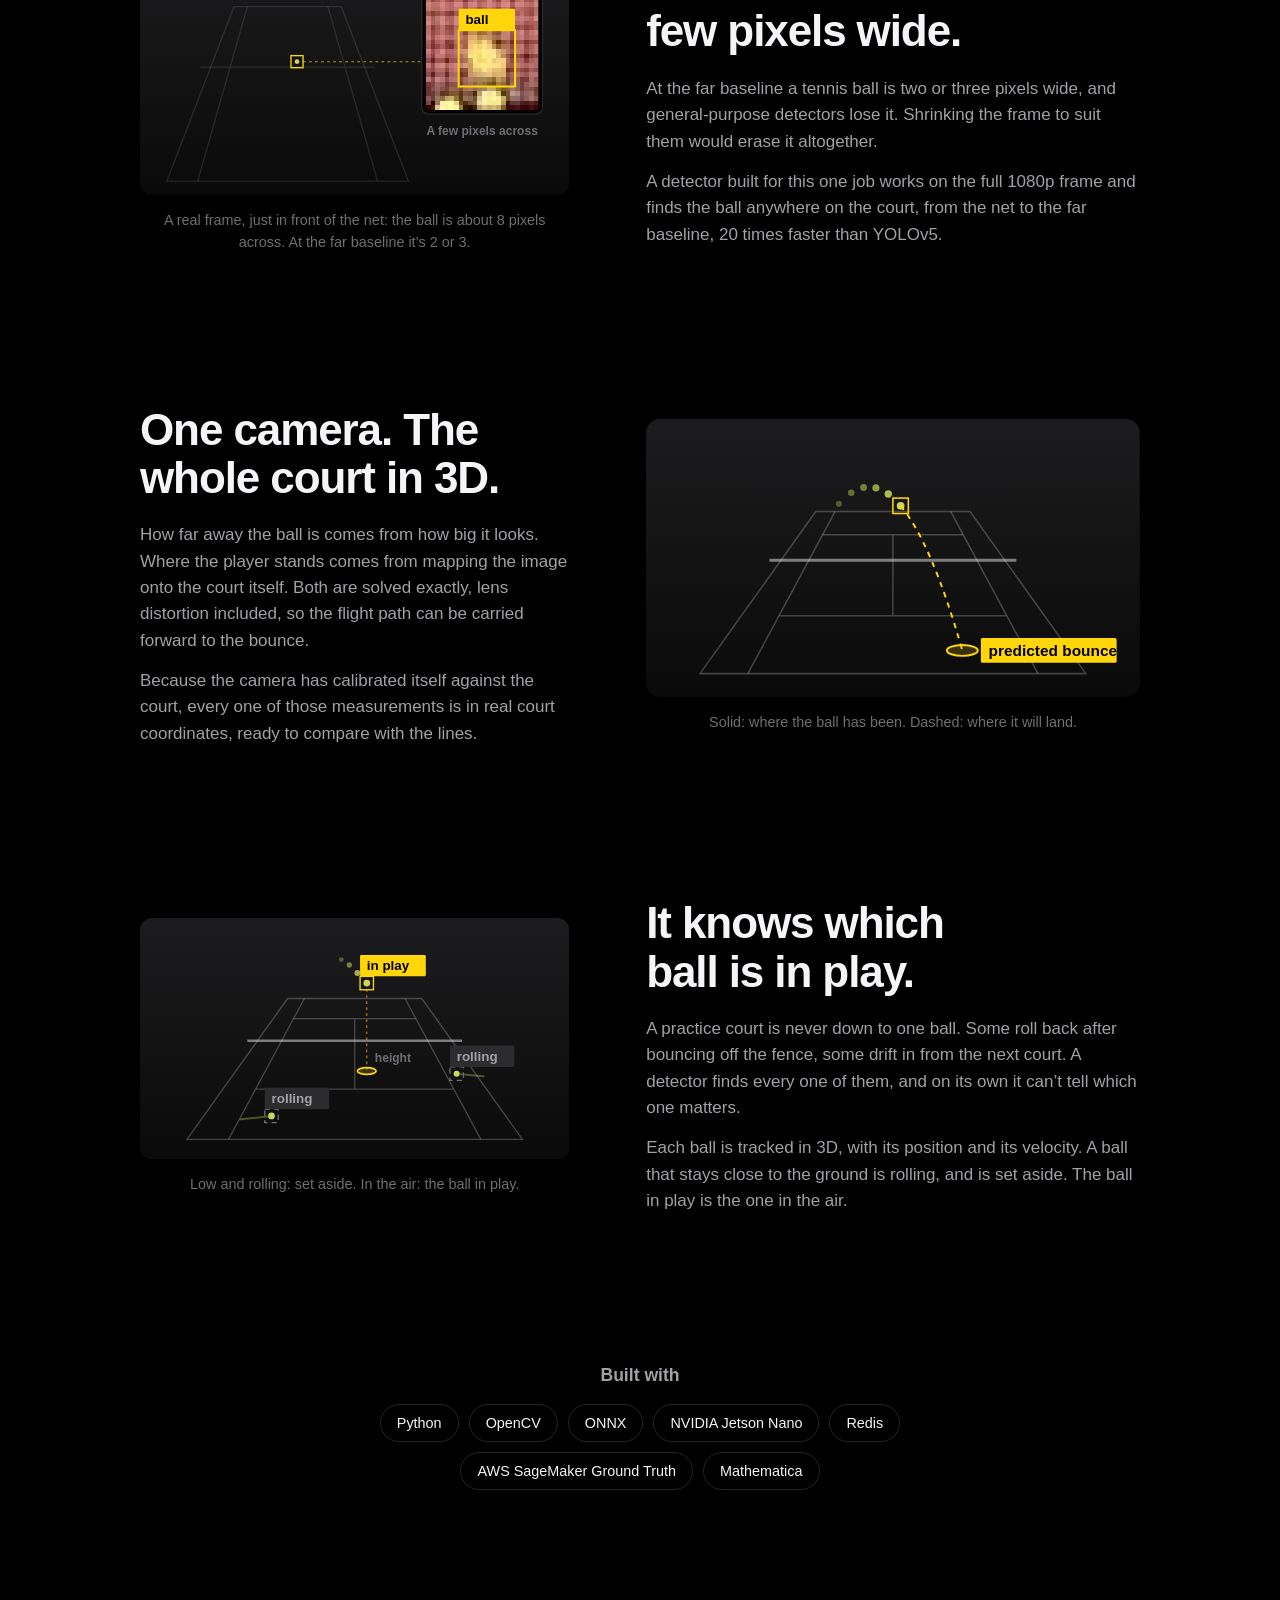
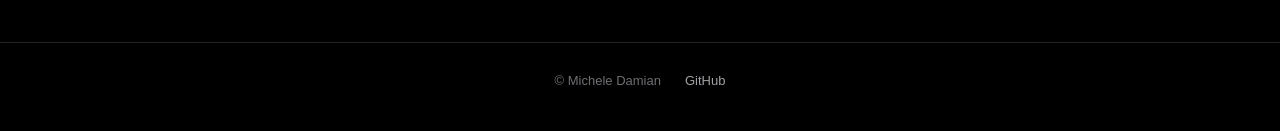
==== commit a6c8b5da: "Security Agent detections in the demo film's style (motion and re-ID) Corner brackets plus a floatin" ====
--- a/index.html
+++ b/index.html
@@ -223,21 +223,13 @@
                 <circle cx="100" cy="306" r="15" class="scene__wheel"/>
                 <circle cx="198" cy="306" r="15" class="scene__wheel"/>
               </g>
-              <rect class="box box--idle" x="50" y="222" width="196" height="104" rx="2"/>
-              <g class="tag tag--idle" transform="translate(50 190)">
-                <rect width="212" height="32" rx="2"/>
-                <text x="10" y="23">car ID:3 stationary</text>
-              </g>
+              <g class="det det--idle"><path class="det__corners" d="M50 240V222H68M228 222H246V240M246 308V326H228M68 326H50V308"/><g transform="translate(44 194)"><circle class="det__dot" cx="14" cy="13" r="4"/><text class="det__name" x="26" y="18.5">Car<tspan class="det__status"> · stationary</tspan></text><text class="det__id" x="176" y="18.5">3</text></g></g>
 
               <!-- Walking person: trail, then current box -->
               <use href="#walker" x="316" y="208" width="40" height="100" class="scene__ghost" opacity=".18"/>
               <use href="#walker" x="356" y="212" width="42" height="104" class="scene__ghost" opacity=".35"/>
               <use href="#walker" x="402" y="216" width="44" height="108" class="scene__obj"/>
-              <rect class="box box--live" x="392" y="206" width="64" height="126" rx="2"/>
-              <g class="tag tag--live" transform="translate(392 174)">
-                <rect width="212" height="32" rx="2"/>
-                <text x="10" y="23">person ID:4 moving</text>
-              </g>
+              <g class="det det--live"><path class="det__corners" d="M392 220.08V206H406.08M441.92 206H456V220.08M456 317.92V332H441.92M406.08 332H392V317.92"/><g transform="translate(386 178)"><circle class="det__dot" cx="14" cy="13" r="4"/><text class="det__name" x="26" y="18.5">Person<tspan class="det__status"> · moving</tspan></text><text class="det__id" x="170" y="18.5">4</text></g></g>
             </svg>
             <figcaption>The parked car is tracked but never sent. The walking person is.</figcaption>
           </figure>
@@ -272,11 +264,7 @@
               </g>
               <text class="scene__label" x="16" y="32">Camera 1</text>
               <use href="#walker" x="110" y="118" width="40" height="100" class="scene__obj"/>
-              <rect class="box box--live" x="100" y="108" width="60" height="120" rx="2"/>
-              <g class="tag tag--live" transform="translate(100 76)">
-                <rect width="140" height="32" rx="2"/>
-                <text x="10" y="23">person ID:7</text>
-              </g>
+              <g class="det det--live"><path class="det__corners" d="M100 121.2V108H113.2M146.8 108H160V121.2M160 214.8V228H146.8M113.2 228H100V214.8"/><g transform="translate(94 80)"><circle class="det__dot" cx="14" cy="13" r="4"/><text class="det__name" x="26" y="18.5">Person</text><text class="det__id" x="99" y="18.5">7</text></g></g>
 
               <!-- Camera 2 -->
               <rect x="336" y="0" width="304" height="240" rx="14" fill="url(#sky2)"/>
@@ -287,11 +275,7 @@
               </g>
               <text class="scene__label" x="352" y="32">Camera 2</text>
               <use href="#walker" x="468" y="112" width="32" height="80" class="scene__obj"/>
-              <rect class="box box--live" x="460" y="104" width="48" height="96" rx="2"/>
-              <g class="tag tag--live" transform="translate(460 72)">
-                <rect width="140" height="32" rx="2"/>
-                <text x="10" y="23">person ID:7</text>
-              </g>
+              <g class="det det--live"><path class="det__corners" d="M460 114.56V104H470.56M497.44 104H508V114.56M508 189.44V200H497.44M470.56 200H460V189.44"/><g transform="translate(454 76)"><circle class="det__dot" cx="14" cy="13" r="4"/><text class="det__name" x="26" y="18.5">Person</text><text class="det__id" x="99" y="18.5">7</text></g></g>
 
               <!-- Link -->
               <path class="scene__link" d="M130 252 C130 304, 484 304, 484 252"/>
--- a/assets/css/style.css
+++ b/assets/css/style.css
@@ -586,6 +586,16 @@
 .tag--live text { fill: var(--black); }
 .tag--idle rect { fill: var(--surface-2); }
 .tag--idle text { fill: var(--muted); }
+
+/* Security Agent detections, in the style of the demo film: corner brackets and a
+   floating label (dot, class, status, track number). Yellow = tracked, grey = ignored. */
+.det { --c: var(--signal); }
+.det--idle { --c: #8e8e93; }
+.det__corners { fill: none; stroke: var(--c); stroke-width: 3; stroke-linecap: round; stroke-linejoin: round; }
+.det__dot { fill: var(--c); }
+.det__name { fill: var(--ink); font-size: 15px; font-weight: 600; }
+.det__status { fill: var(--muted); font-weight: 500; }
+.det__id { fill: var(--c); font-size: 15px; font-weight: 700; text-anchor: end; }
 
 .pill rect { fill: var(--black); stroke: var(--signal); stroke-width: 1.5; }
 .pill text { fill: var(--ink); font-size: 18px; font-weight: 600; }
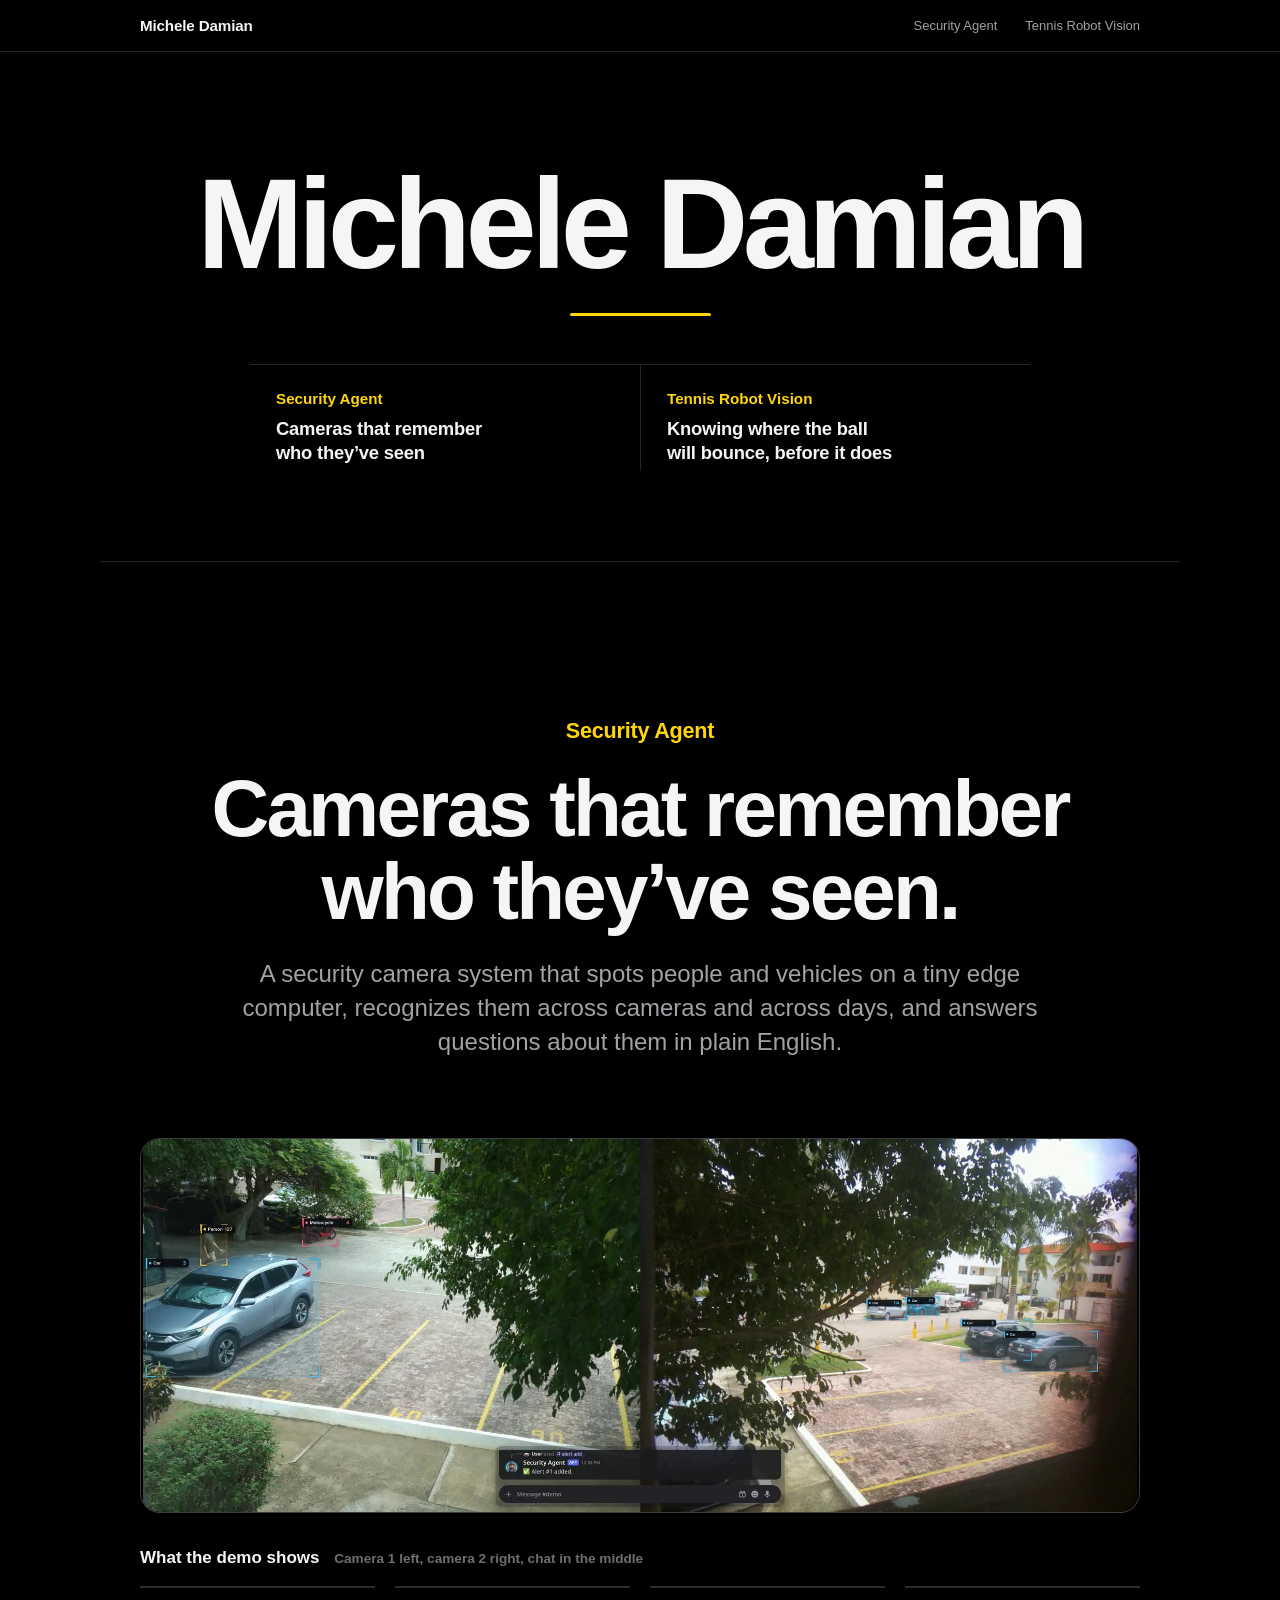
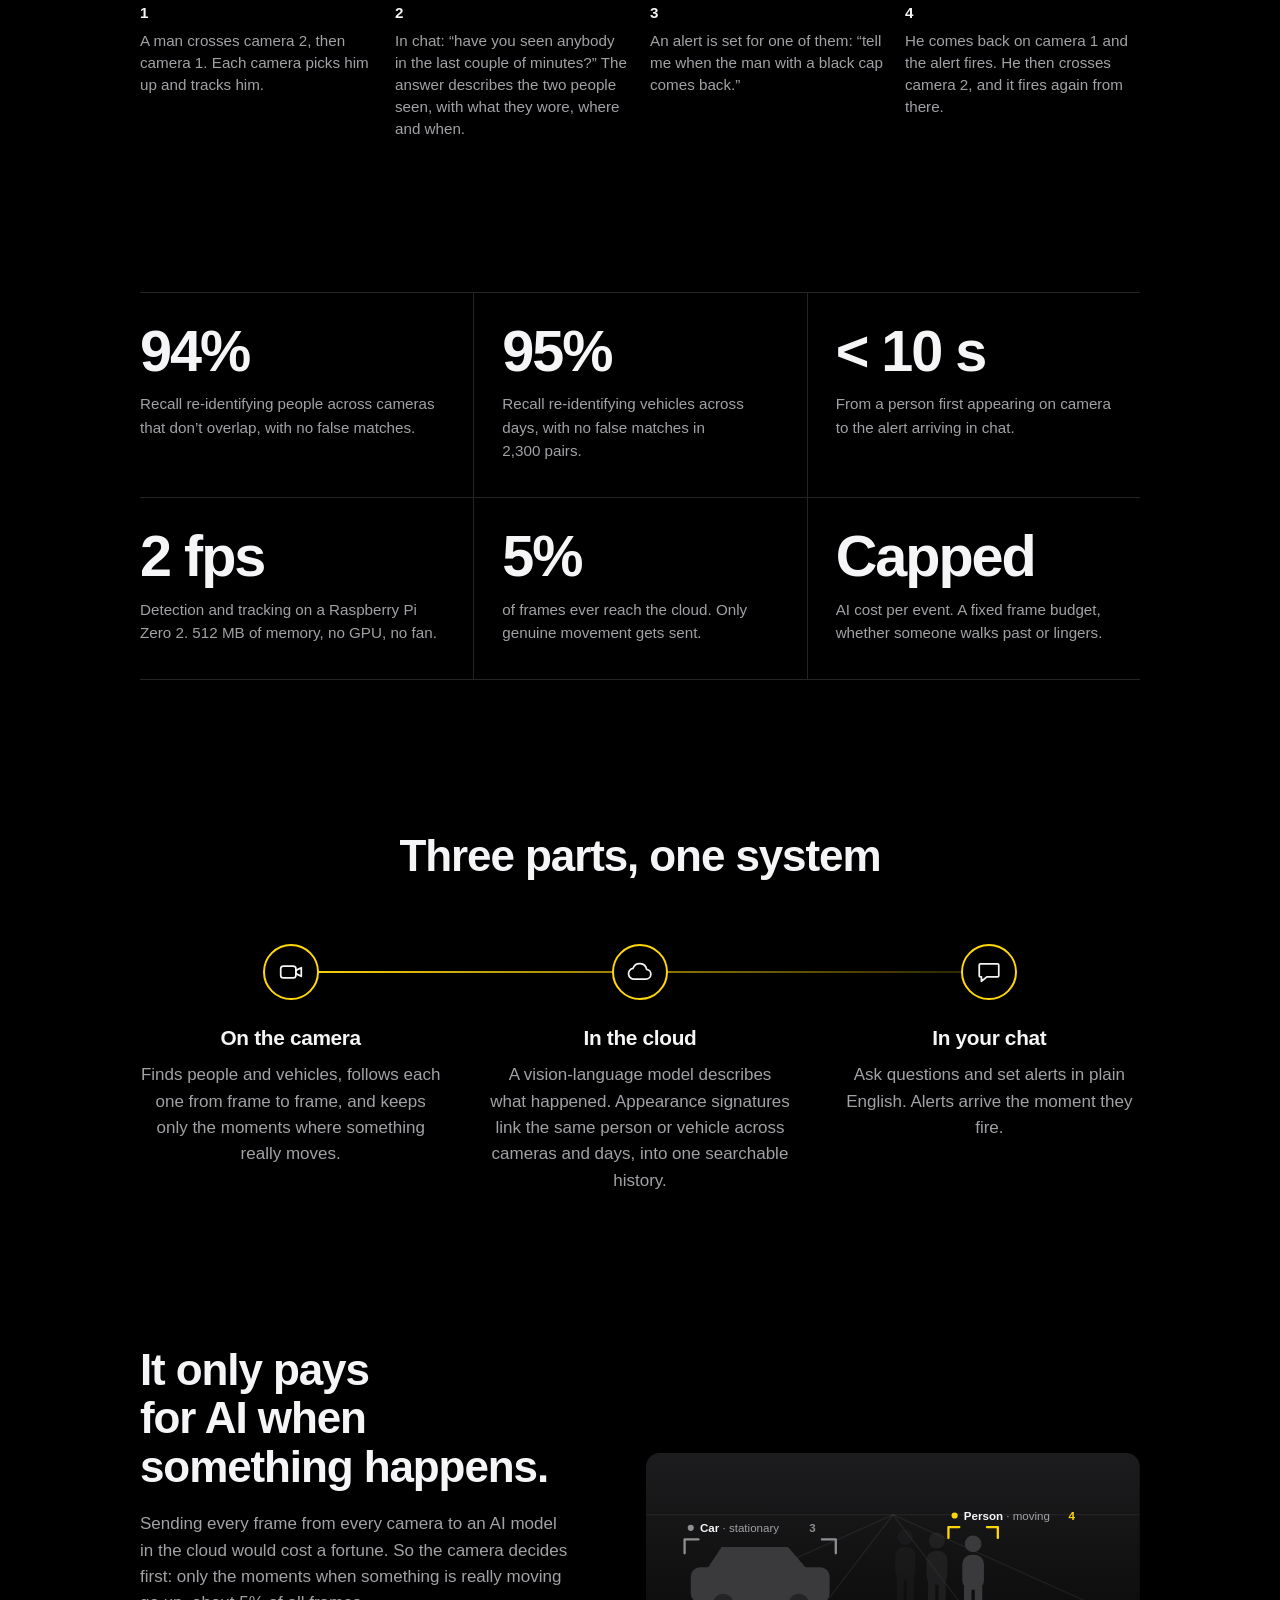
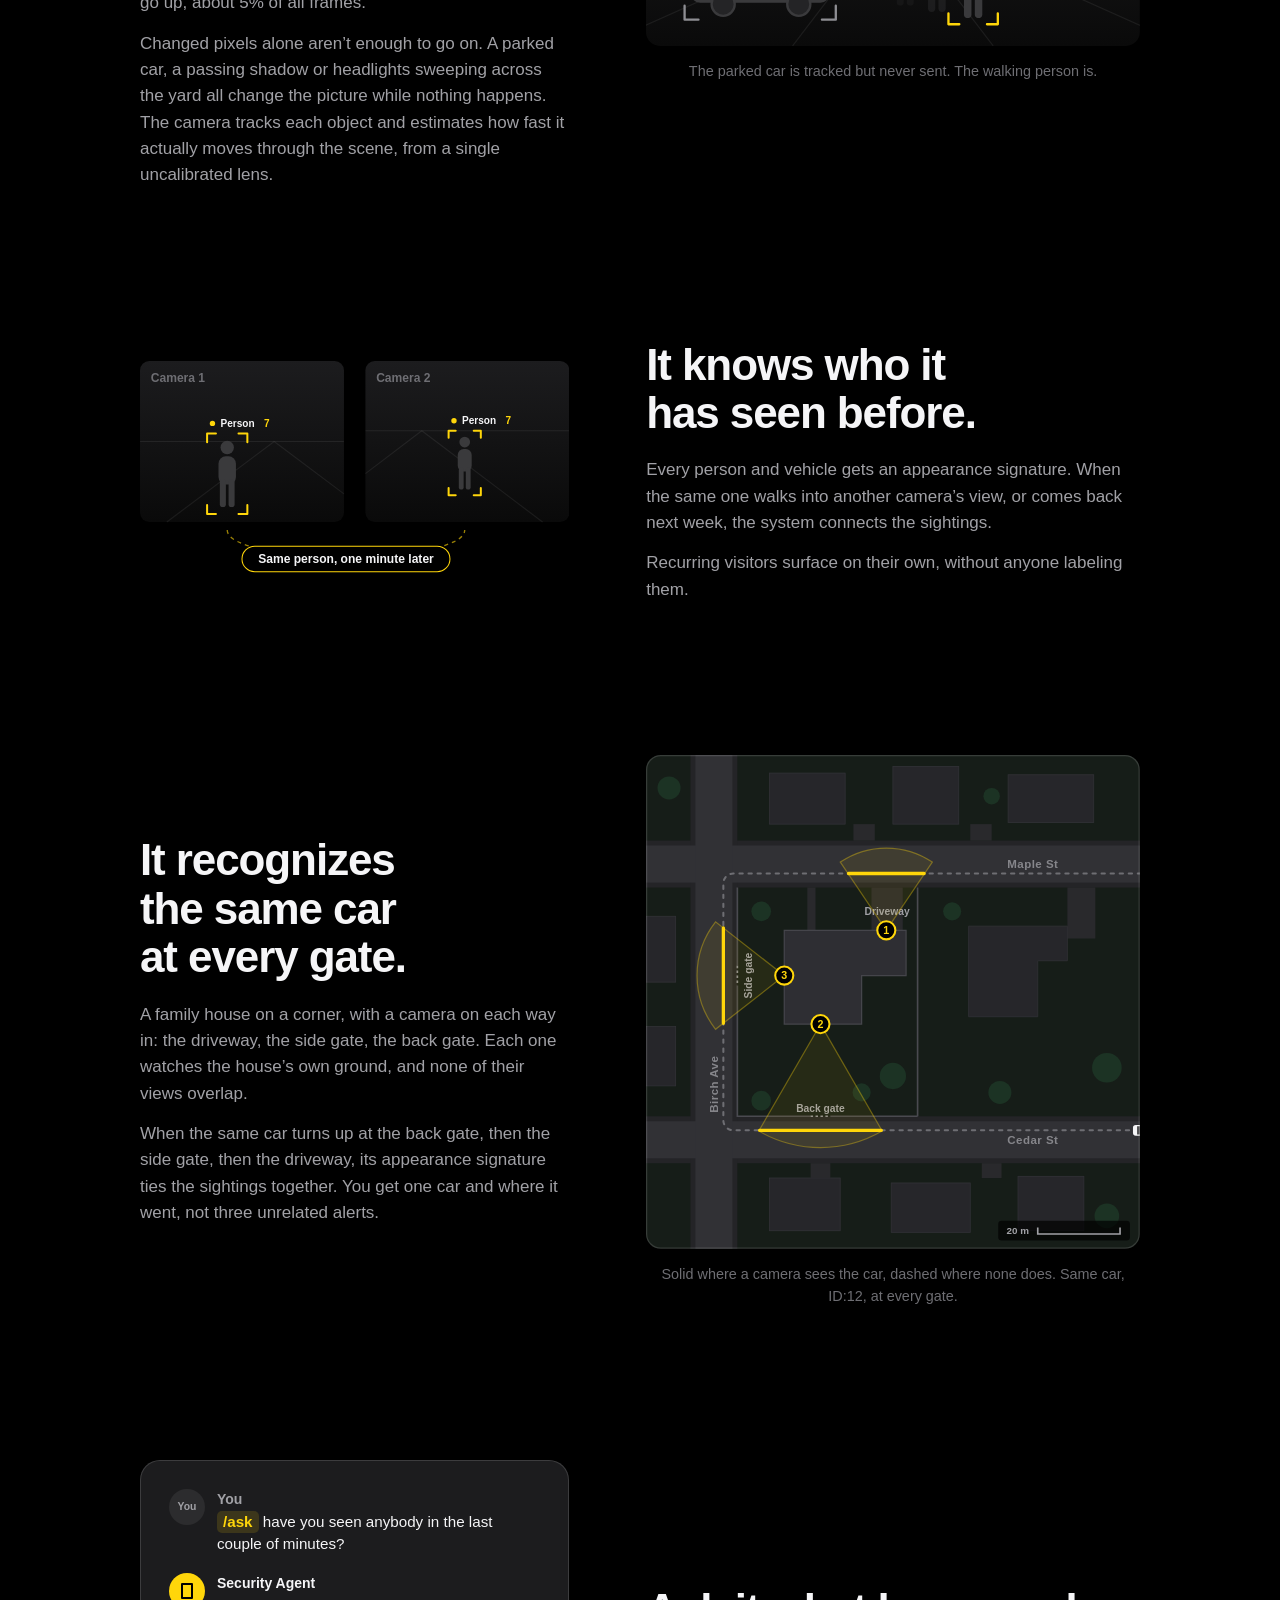
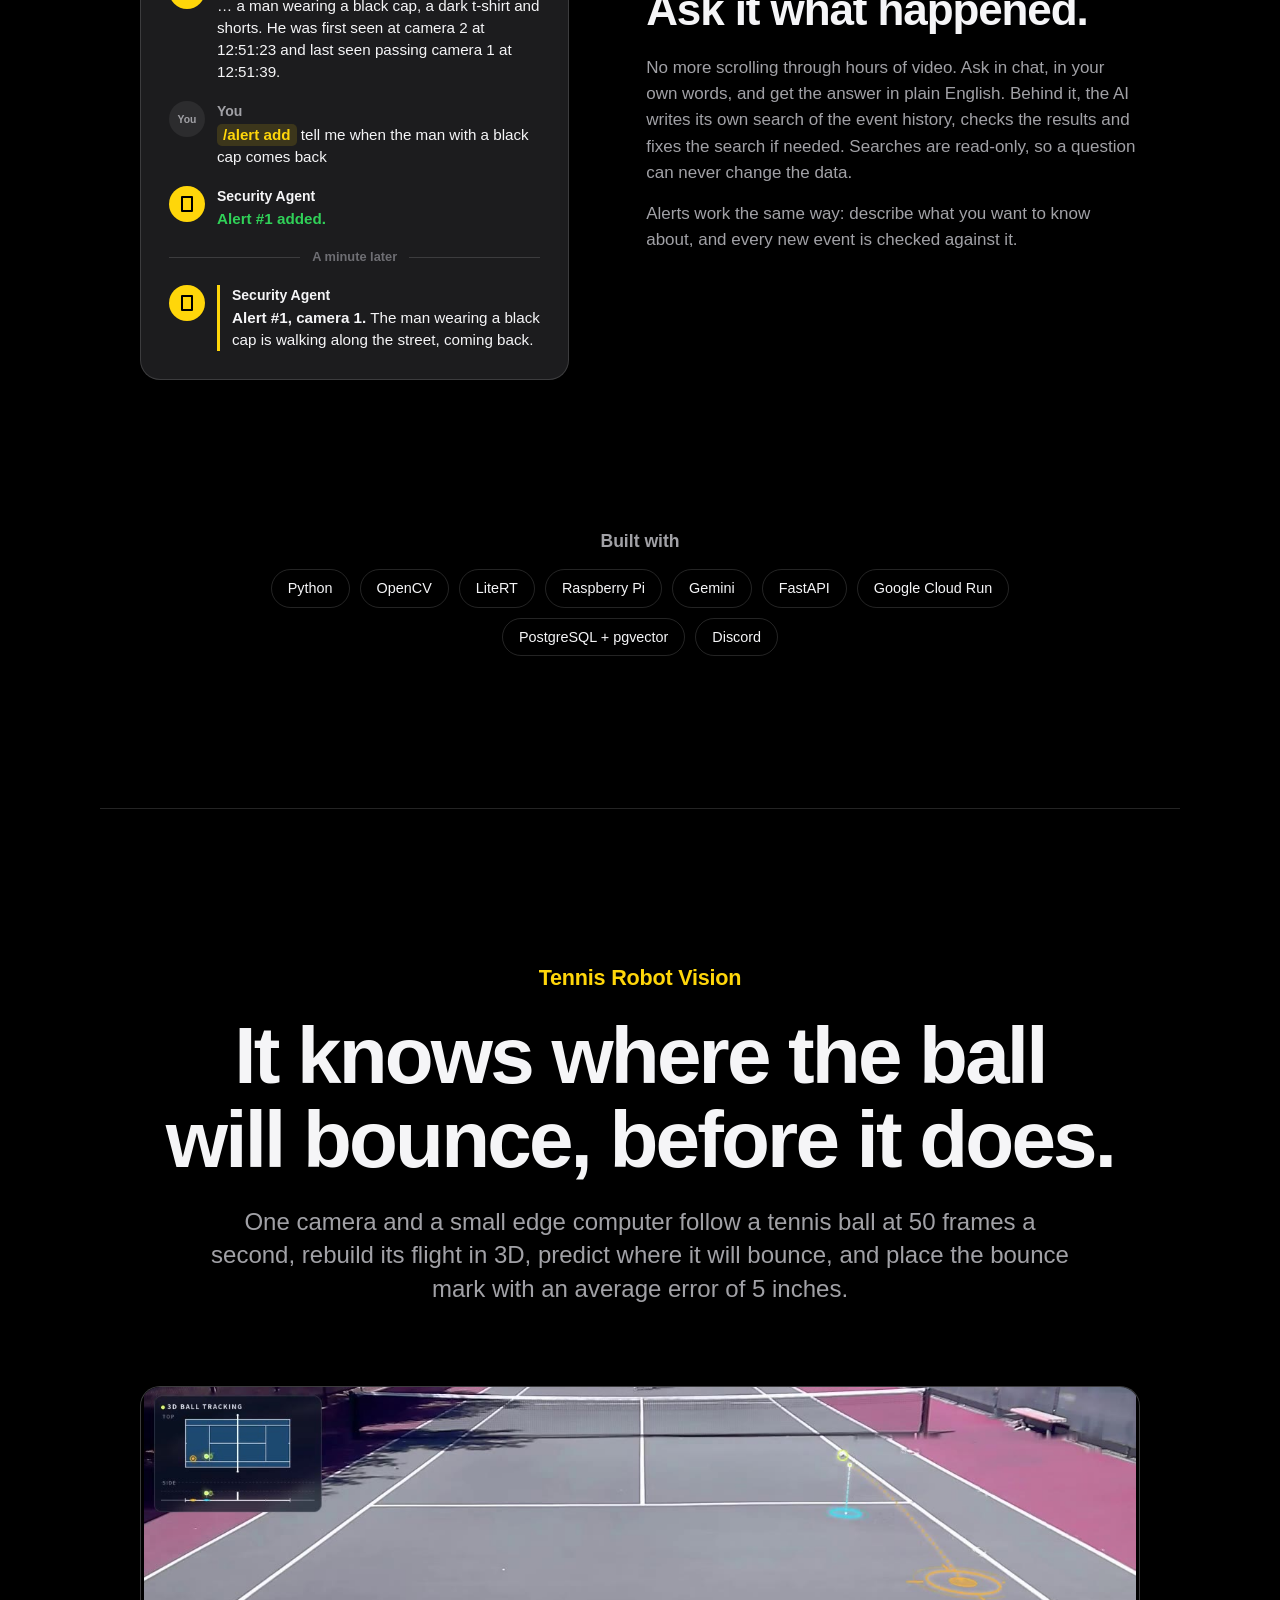
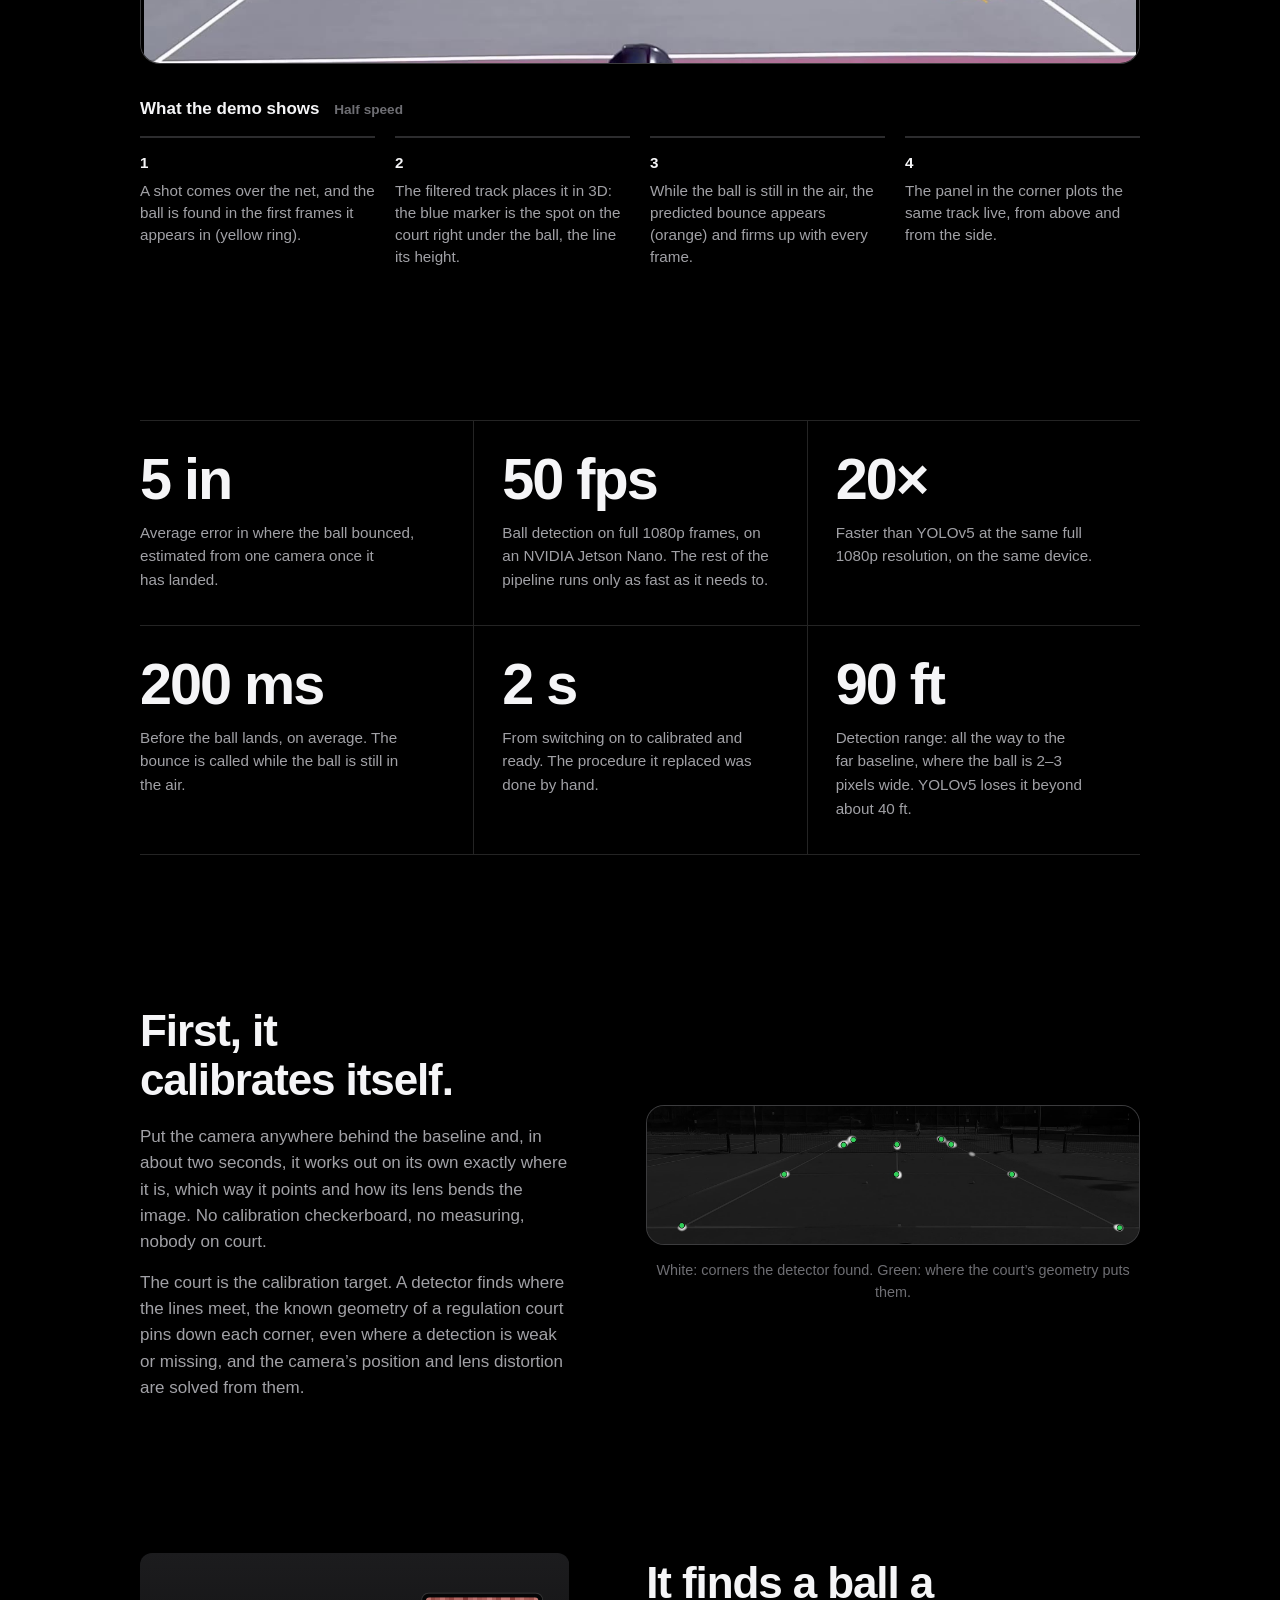
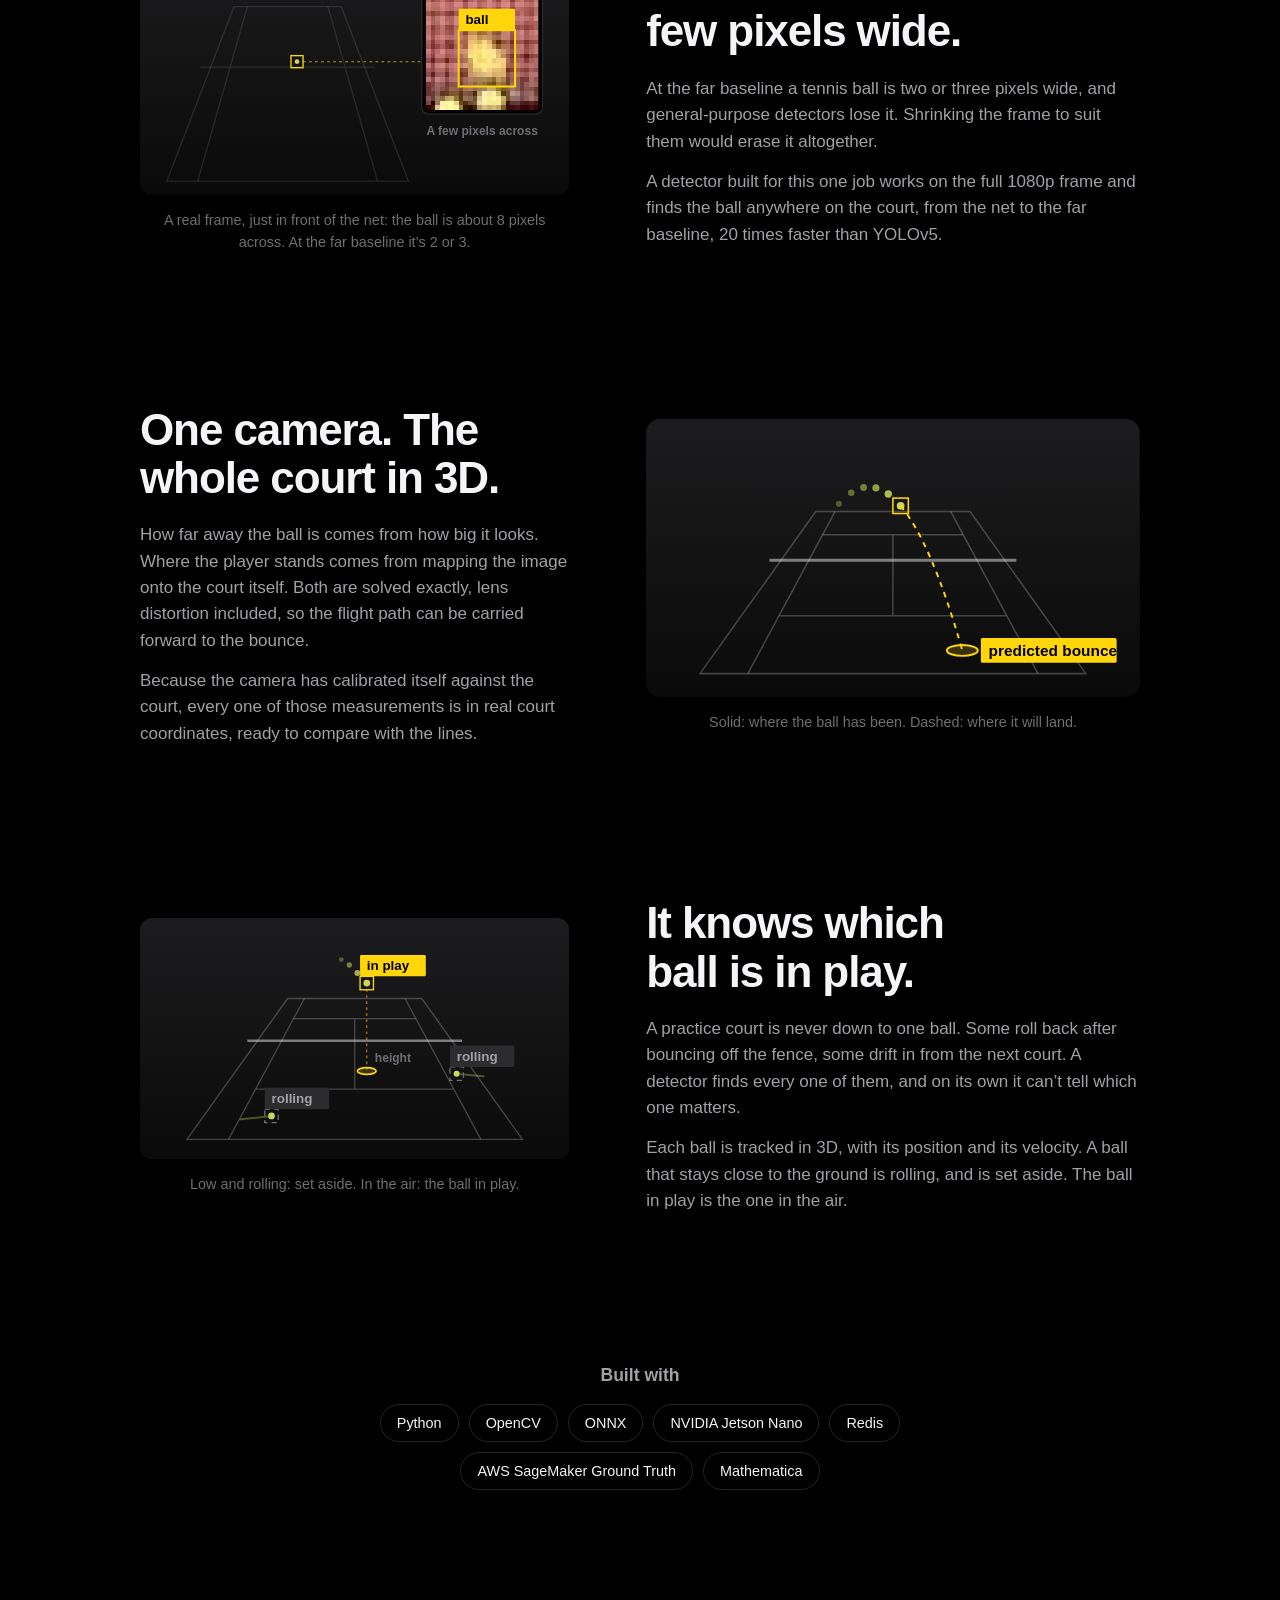
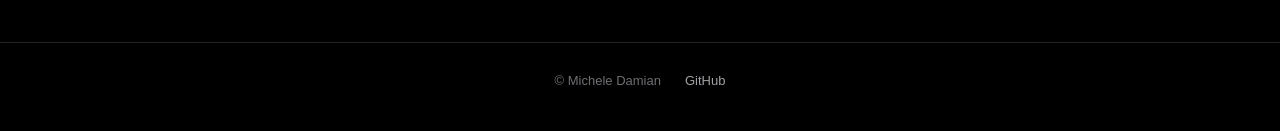
==== commit 12294a0e: "House map: the car's detection in the demo film's style Corner brackets around the car and a floatin" ====
--- a/index.html
+++ b/index.html
@@ -354,12 +354,9 @@
                     <rect x="-12.5" y="-6.5" width="25" height="13" rx="3.5"/>
                     <path class="map__car-glass" d="M3.5 -5h4v10h-4zM-10 -4.5h3v9h-3z"/>
                   </g>
-                  <rect class="box box--live map__spot" x="-17" y="-17" width="34" height="34"/>
+                  <g class="det det--live map__spot"><path class="det__corners" d="M-17 -9V-17H-9M9 -17H17V-9M17 9V17H9M-9 17H-17V9"/></g>
                 </g>
-                <g class="tag tag--live map__spot map__tag" transform="translate(195 415)">
-                  <rect width="92" height="24" rx="2"/>
-                  <text x="8" y="17">car ID:12</text>
-                </g>
+                <g class="det det--live map__spot map__tag" transform="translate(189 411)"><circle class="det__dot" cx="14" cy="13" r="4"/><text class="det__name" x="26" y="18.5">Car</text><text class="det__id" x="83" y="18.5">12</text></g>
                 <g class="map__scale" transform="translate(428 566)">
                   <rect width="160" height="24" rx="4"/>
                   <text x="10" y="16.5">20 m</text>
--- a/assets/css/style.css
+++ b/assets/css/style.css
@@ -648,7 +648,8 @@
 /* tracking box and tag: only while a camera sees the car */
 .map__spot { opacity: 0; transition: opacity 0.15s; }
 .map.is-seen .map__spot { opacity: 1; }
-.map .tag text { font-size: 15px; }
+/* on the busy map, a dark halo keeps the floating label readable over roads and place names */
+.map .det__name, .map .det__id, .map .det__dot { paint-order: stroke; stroke: #141416; stroke-width: 5px; stroke-linejoin: round; }
 
 .map__scale rect { fill: rgba(0, 0, 0, 0.7); }
 .map__scale text { fill: var(--muted); font-size: 12px; font-weight: 600; }
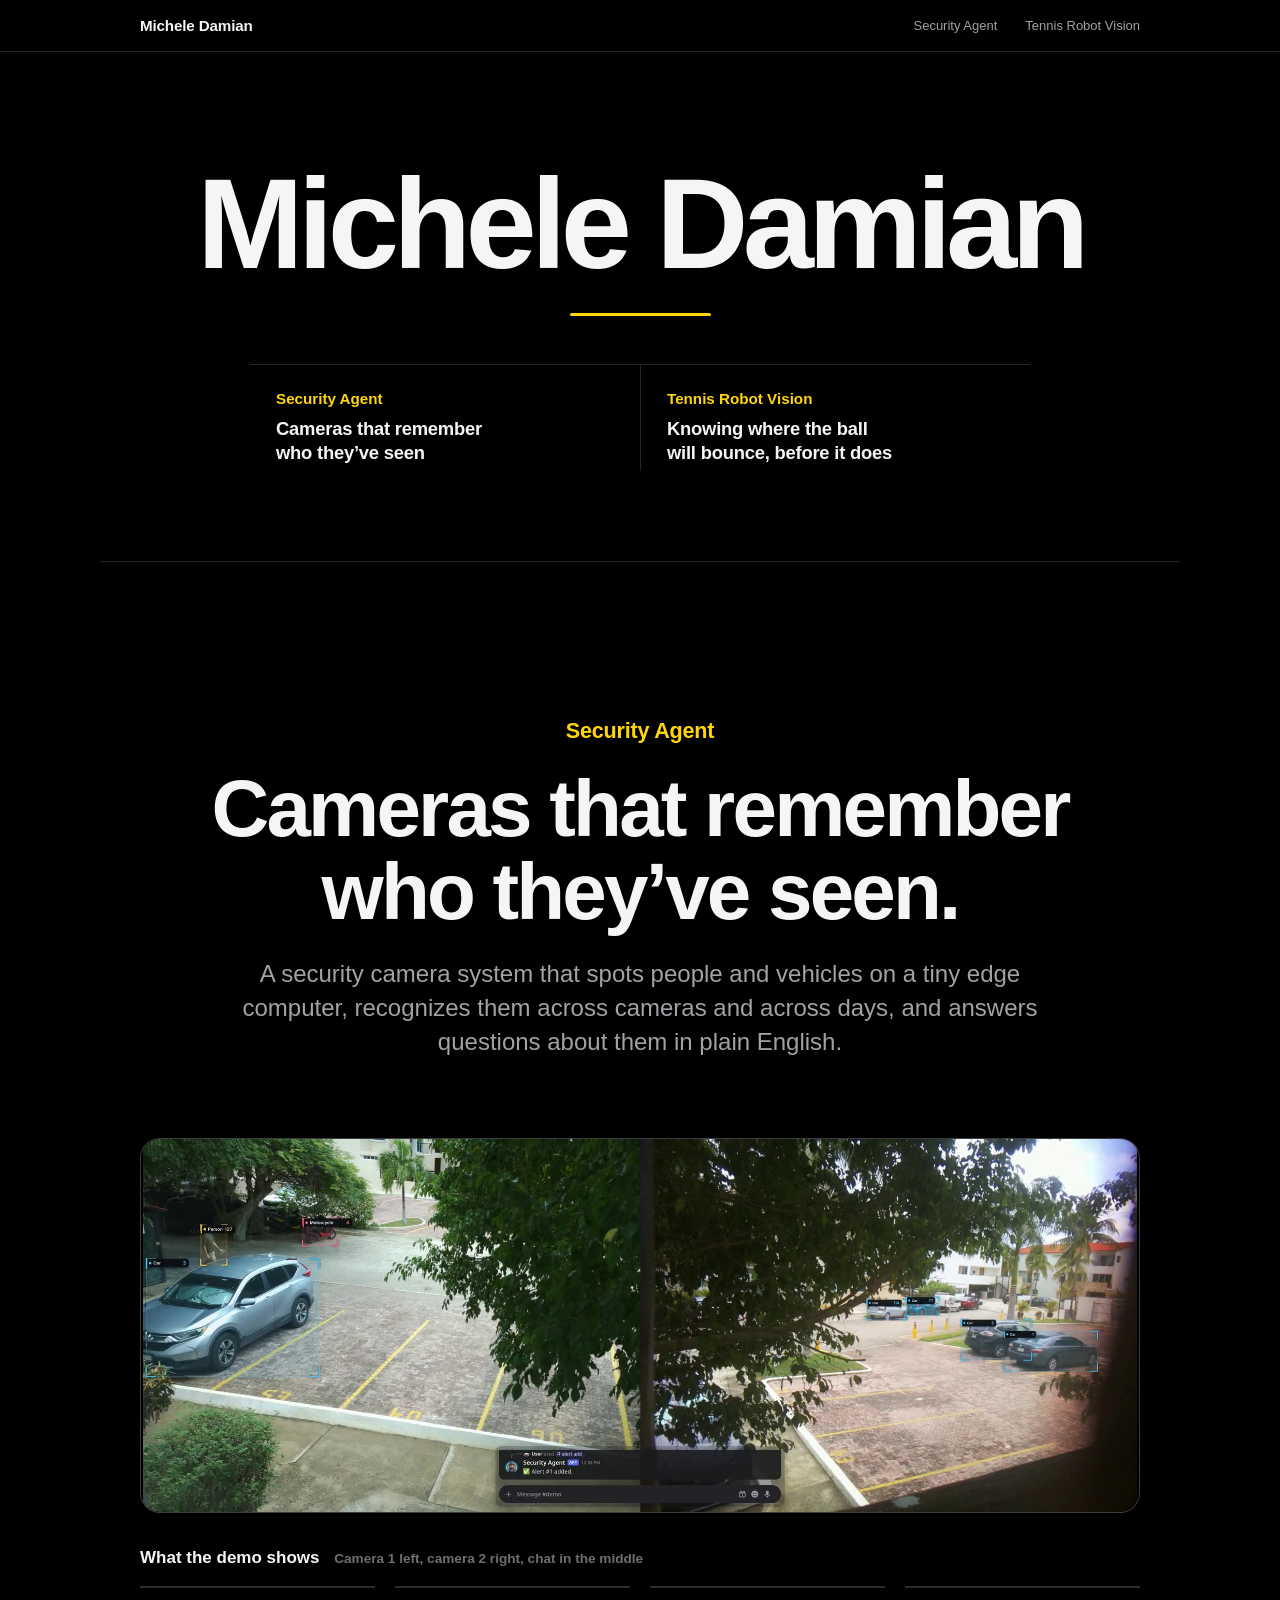
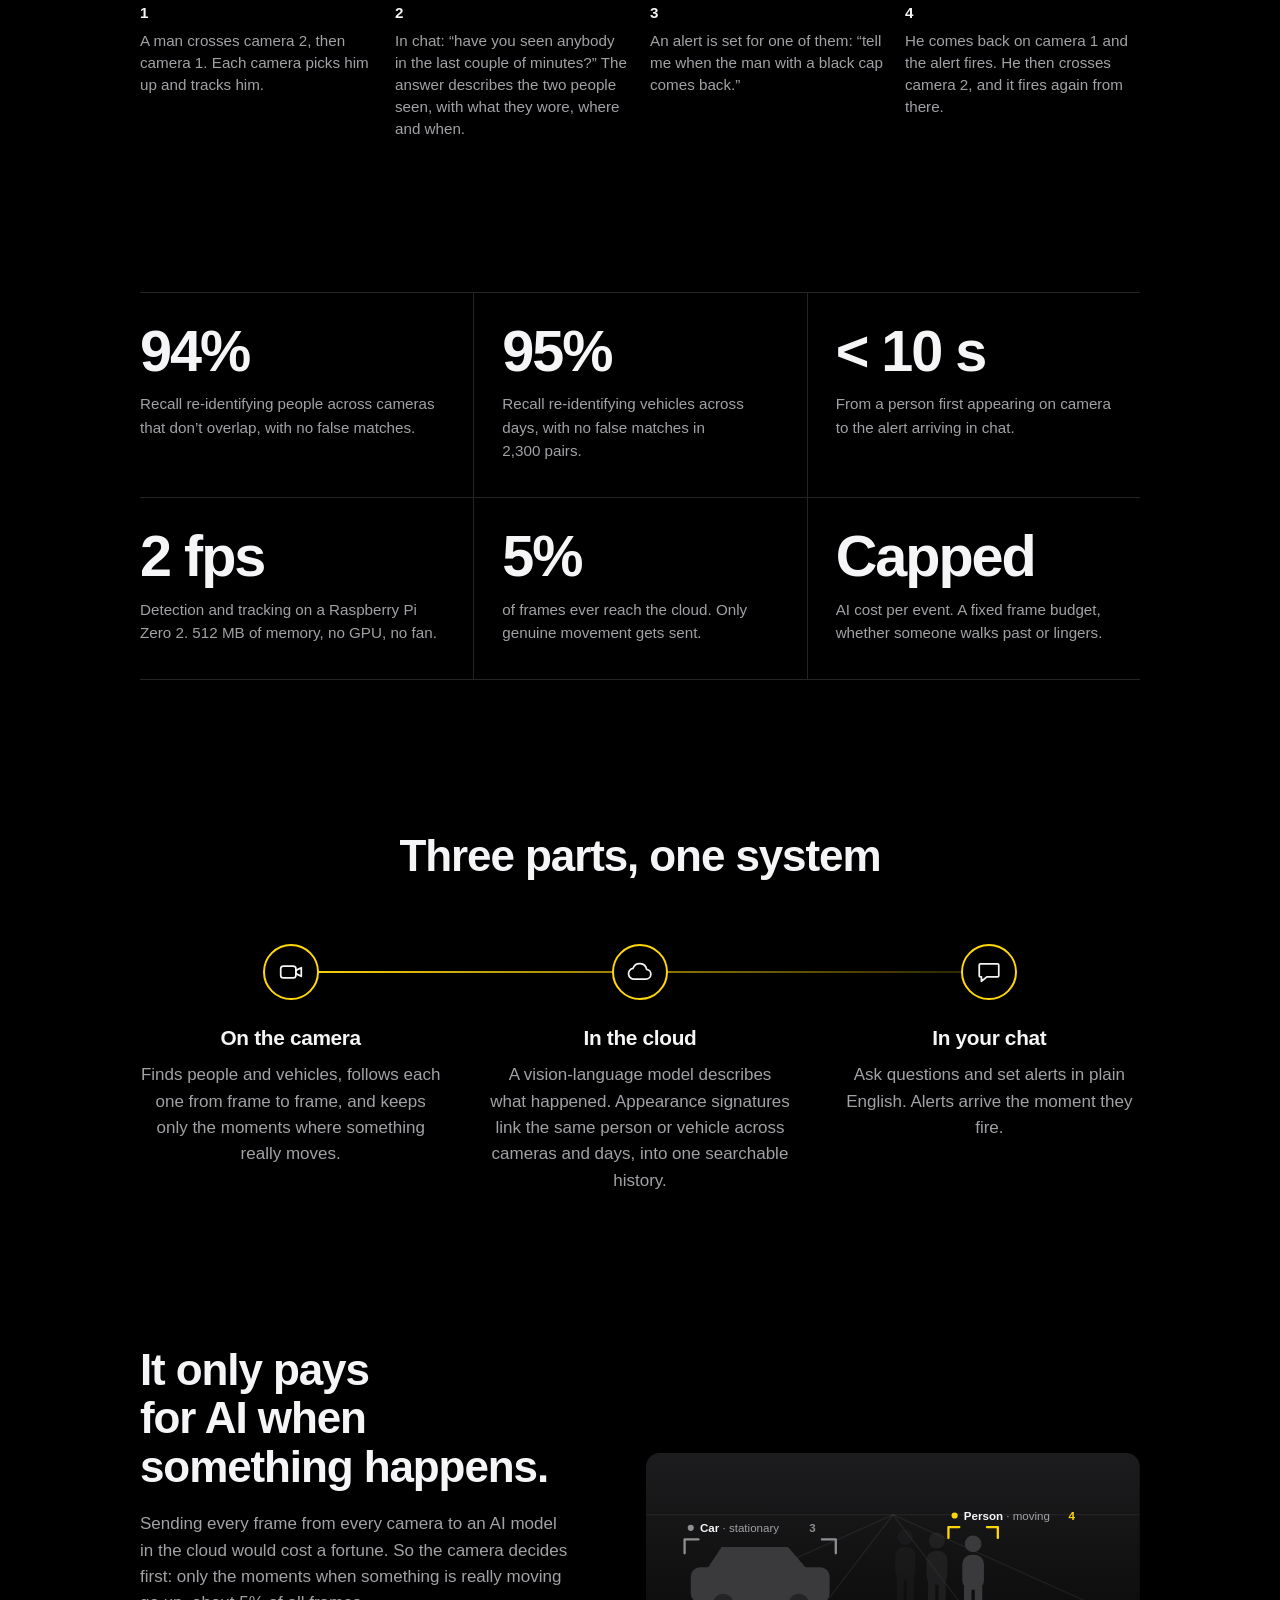
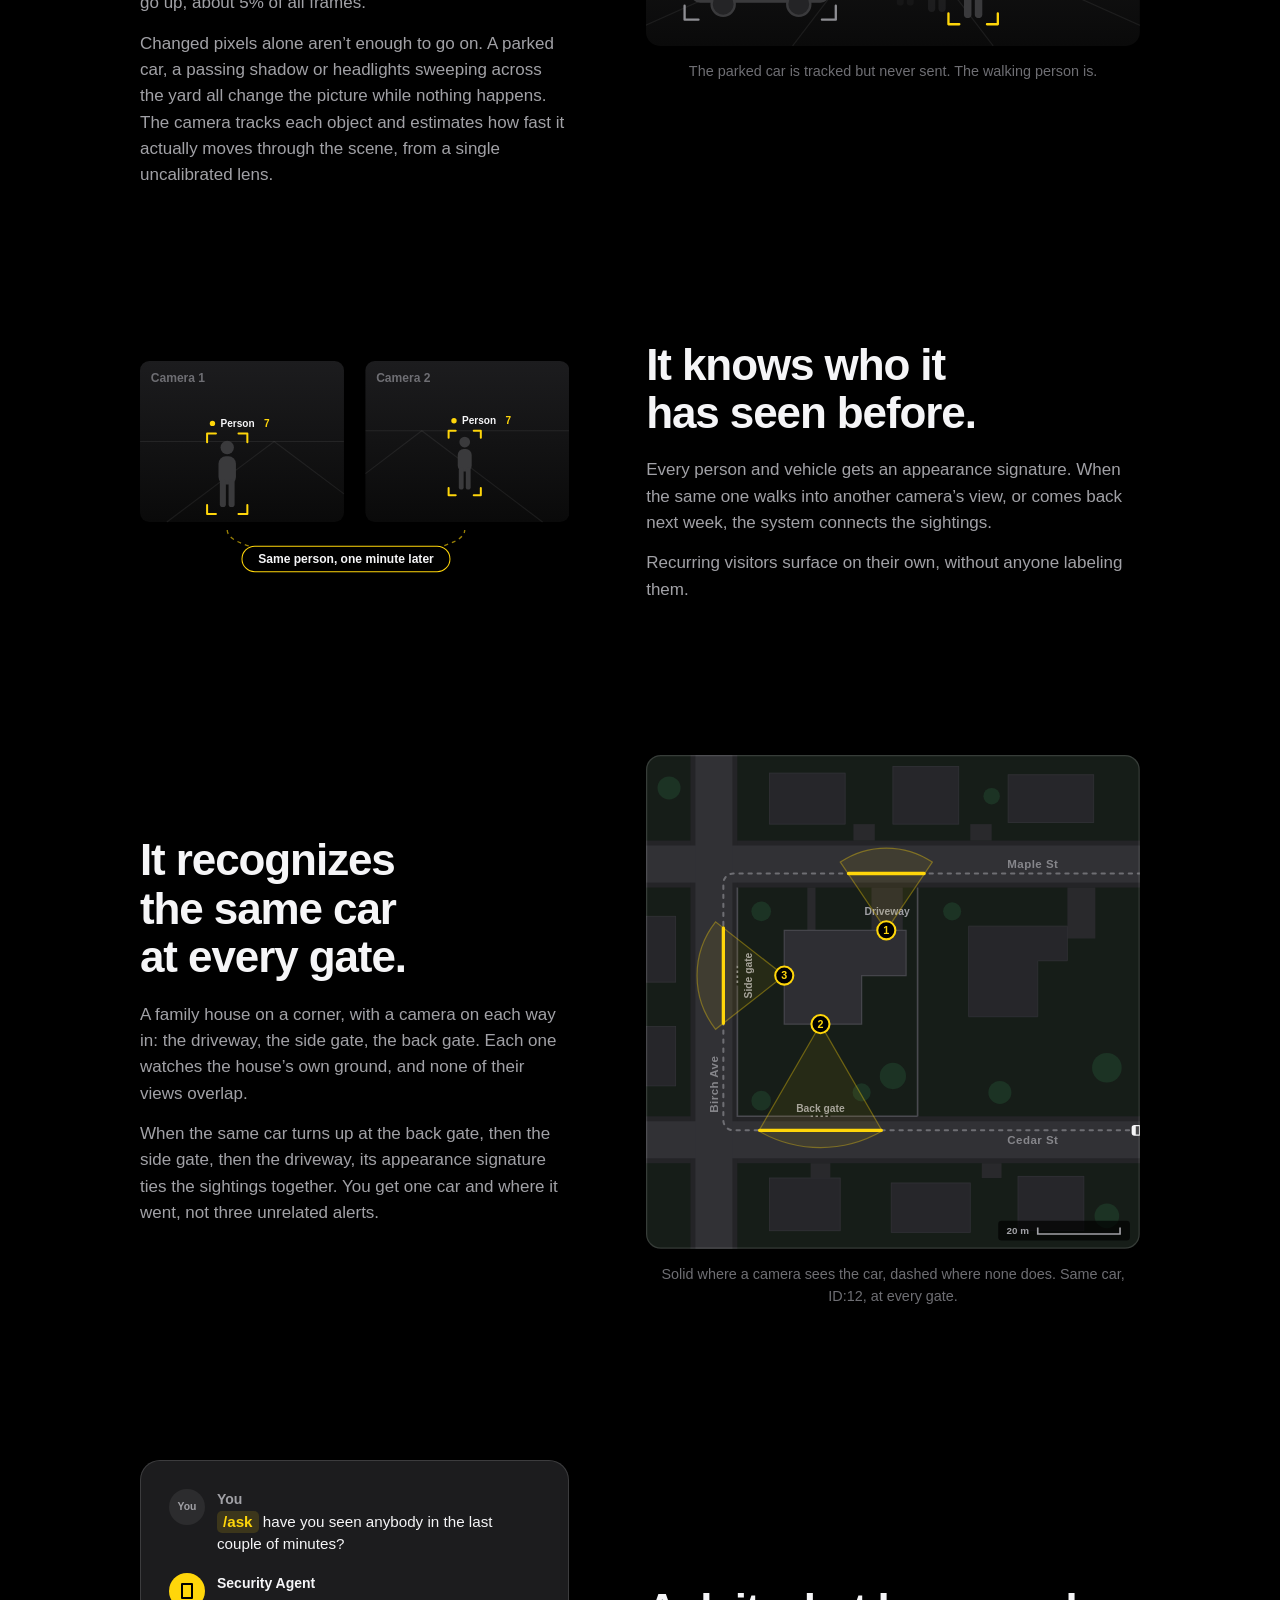
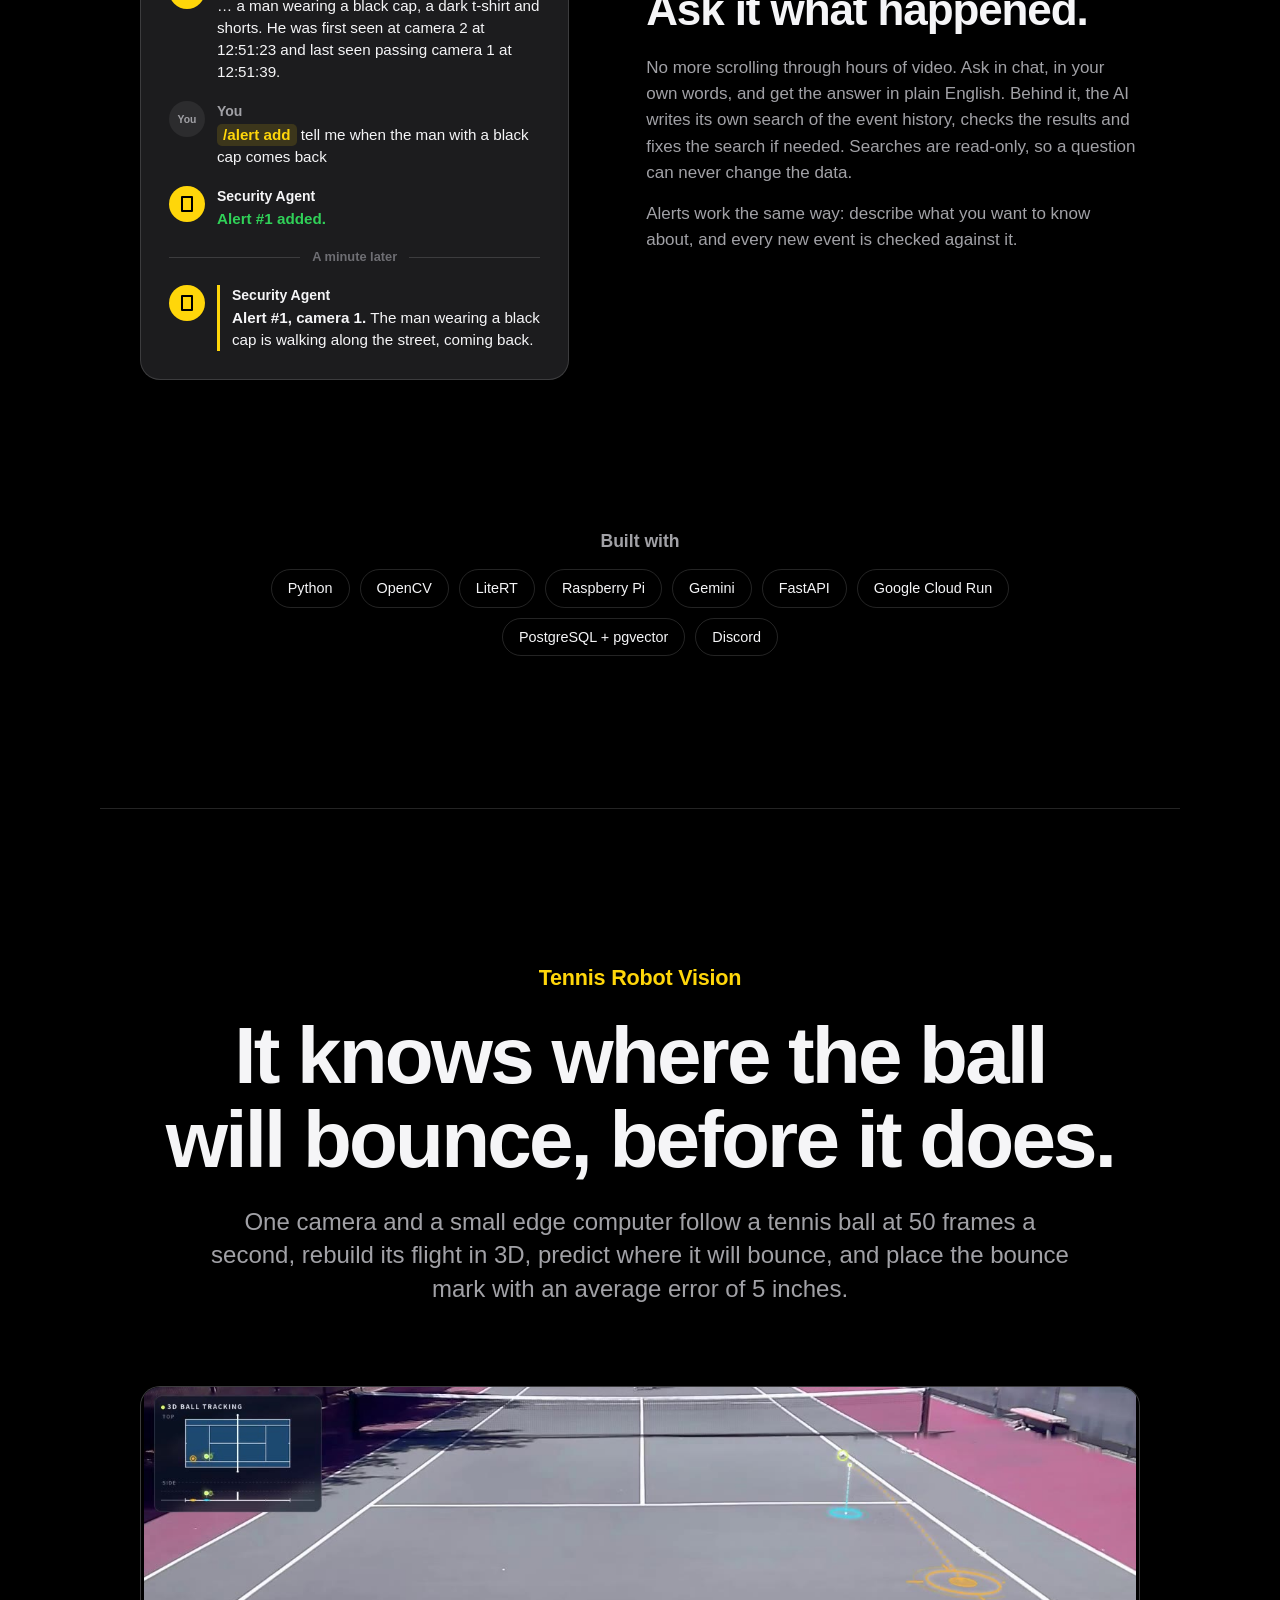
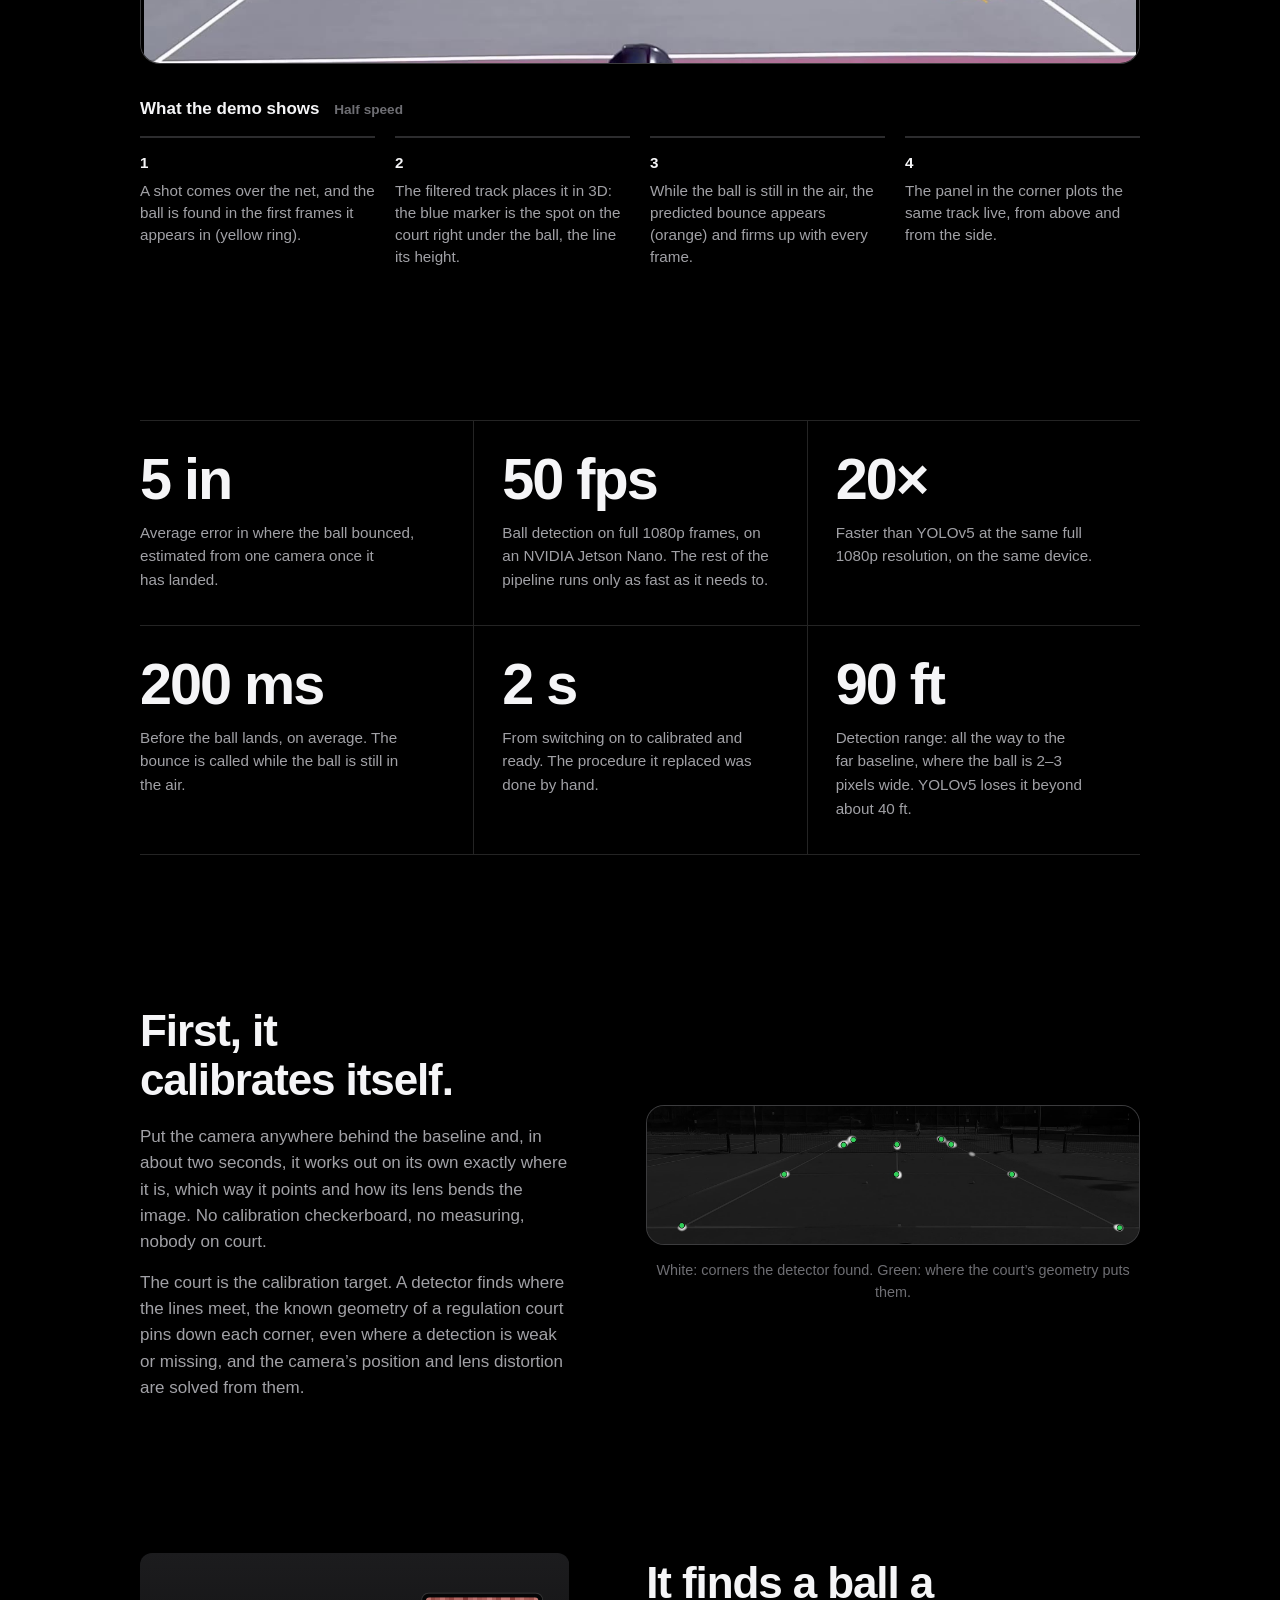
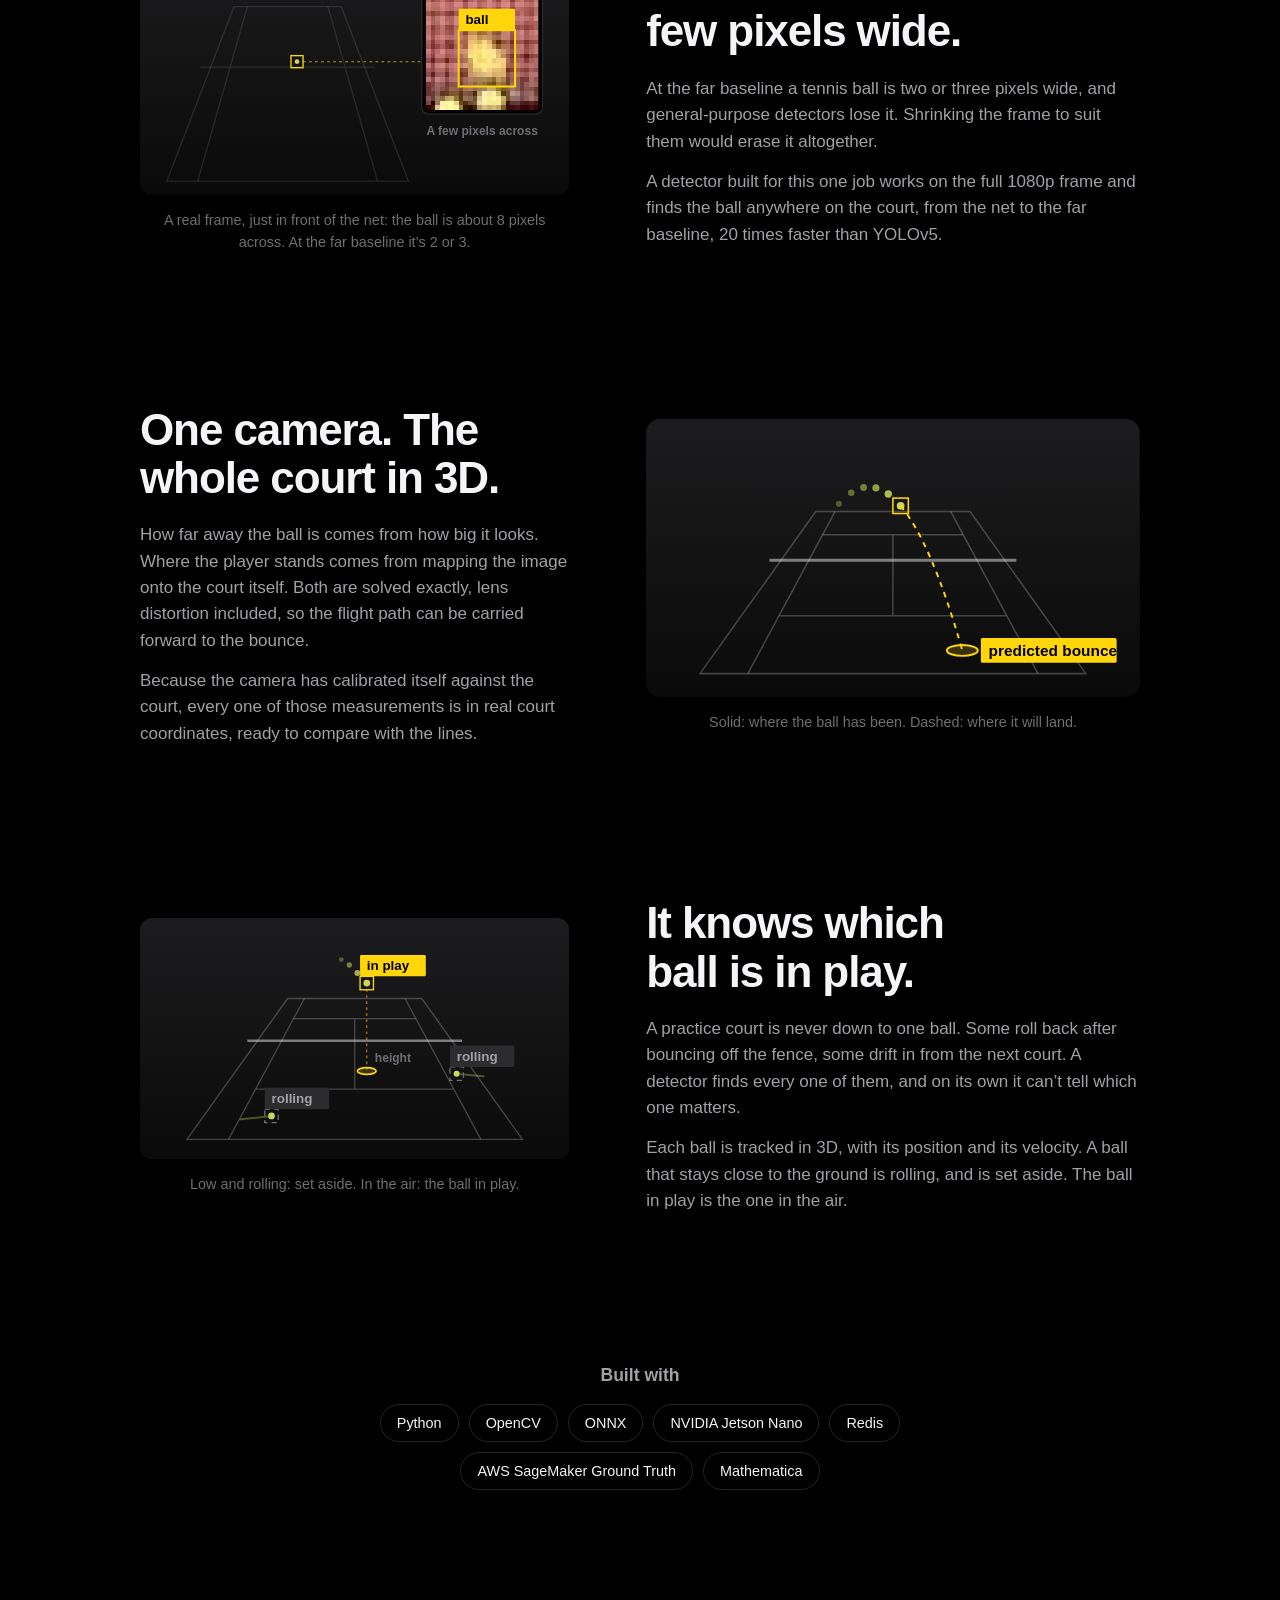
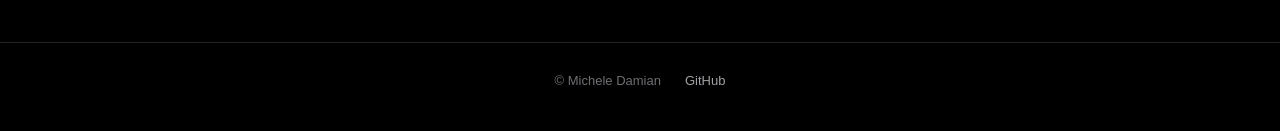
==== commit 71bd944c: "New favicon: telescope objective, with a full icon set - favicon.ico (16, 32, 48 px drawn separately" ====
--- a/index.html
+++ b/index.html
@@ -20,7 +20,13 @@
 
   <meta name="theme-color" content="#000000">
   <meta name="color-scheme" content="dark">
-  <link rel="icon" href="assets/img/favicon.svg" type="image/svg+xml">
+  <!-- Icons: favicon.ico (16/32/48) for older browsers, icon.svg for modern ones, apple-touch-icon
+       for iPhone/iPad home screens, the manifest for Android. sizes="32x32" on the ICO stops Chrome
+       from choosing it over the SVG. All in the site's root folder. -->
+  <link rel="icon" href="favicon.ico" sizes="32x32">
+  <link rel="icon" href="icon.svg" type="image/svg+xml">
+  <link rel="apple-touch-icon" href="apple-touch-icon.png">
+  <link rel="manifest" href="site.webmanifest">
   <link rel="stylesheet" href="assets/css/style.css">
 
   <!-- Umami analytics (cookieless). The website ID is public by design: every visitor
